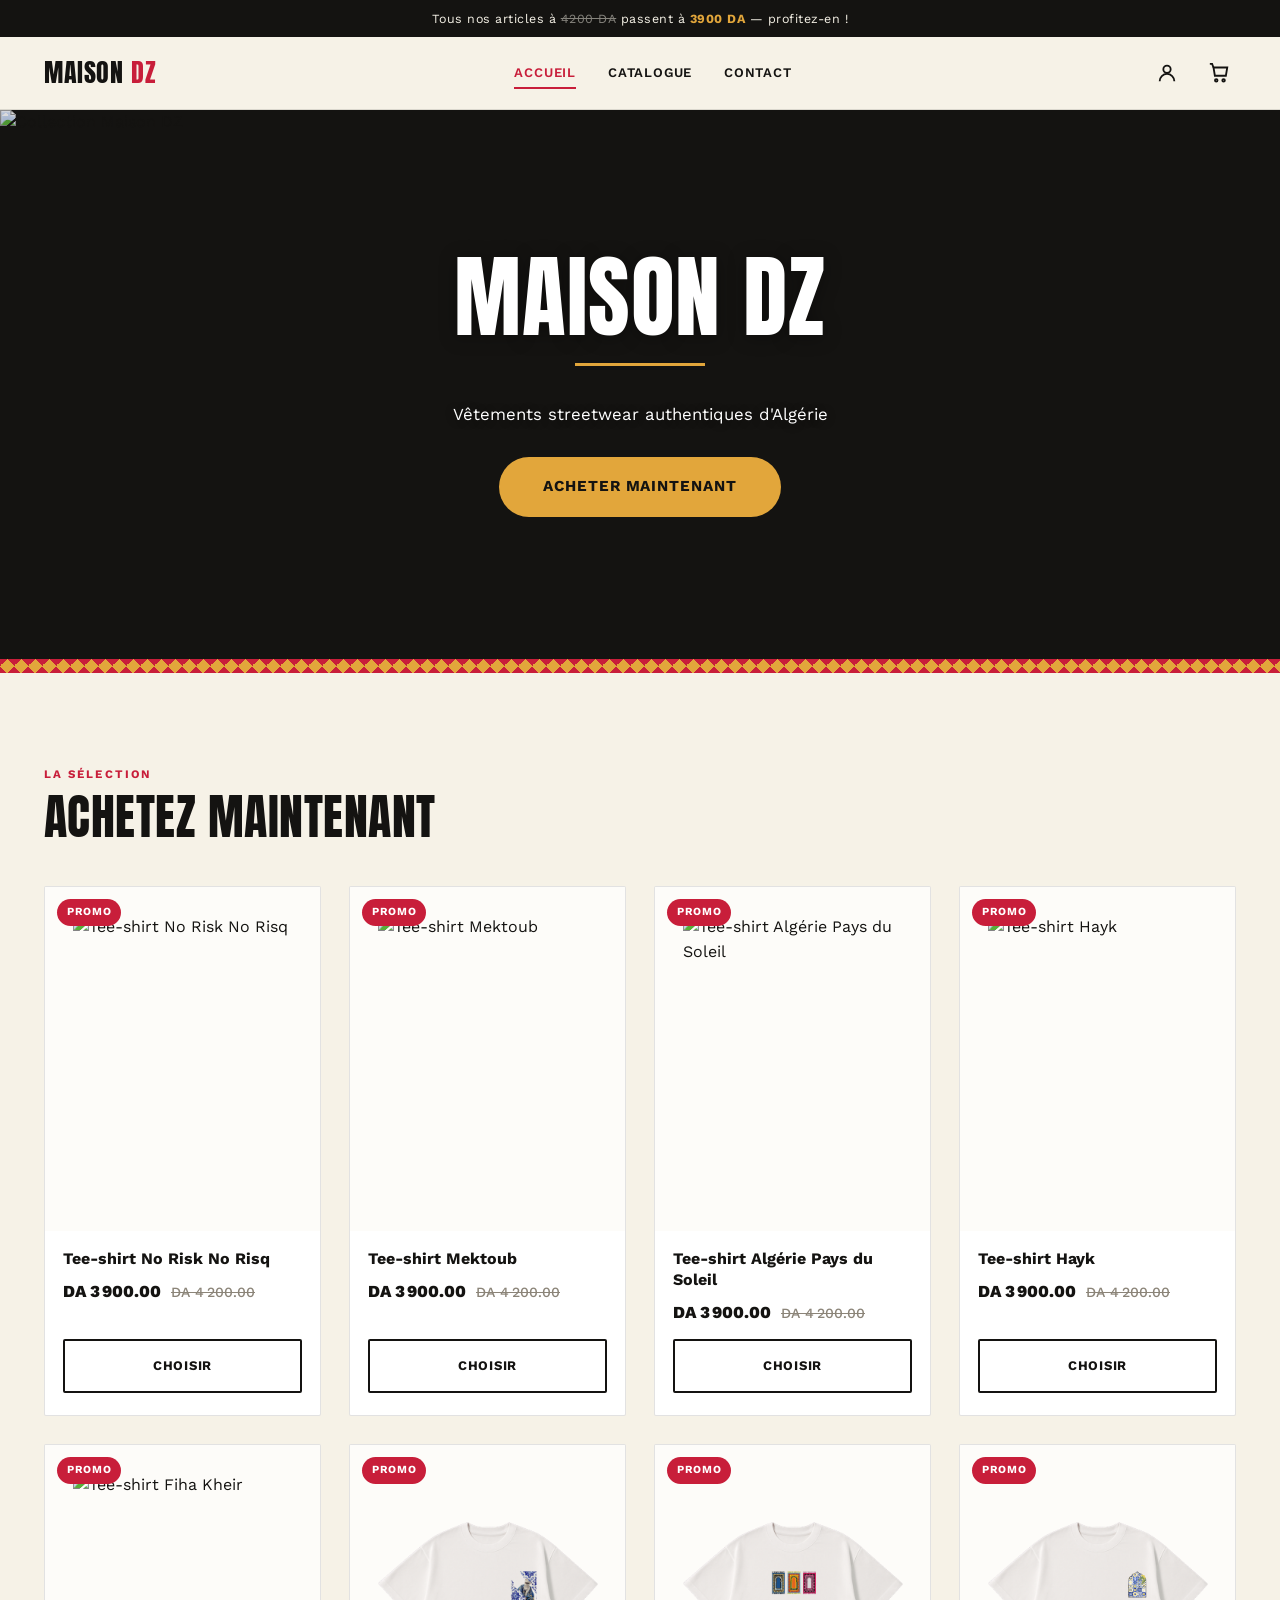
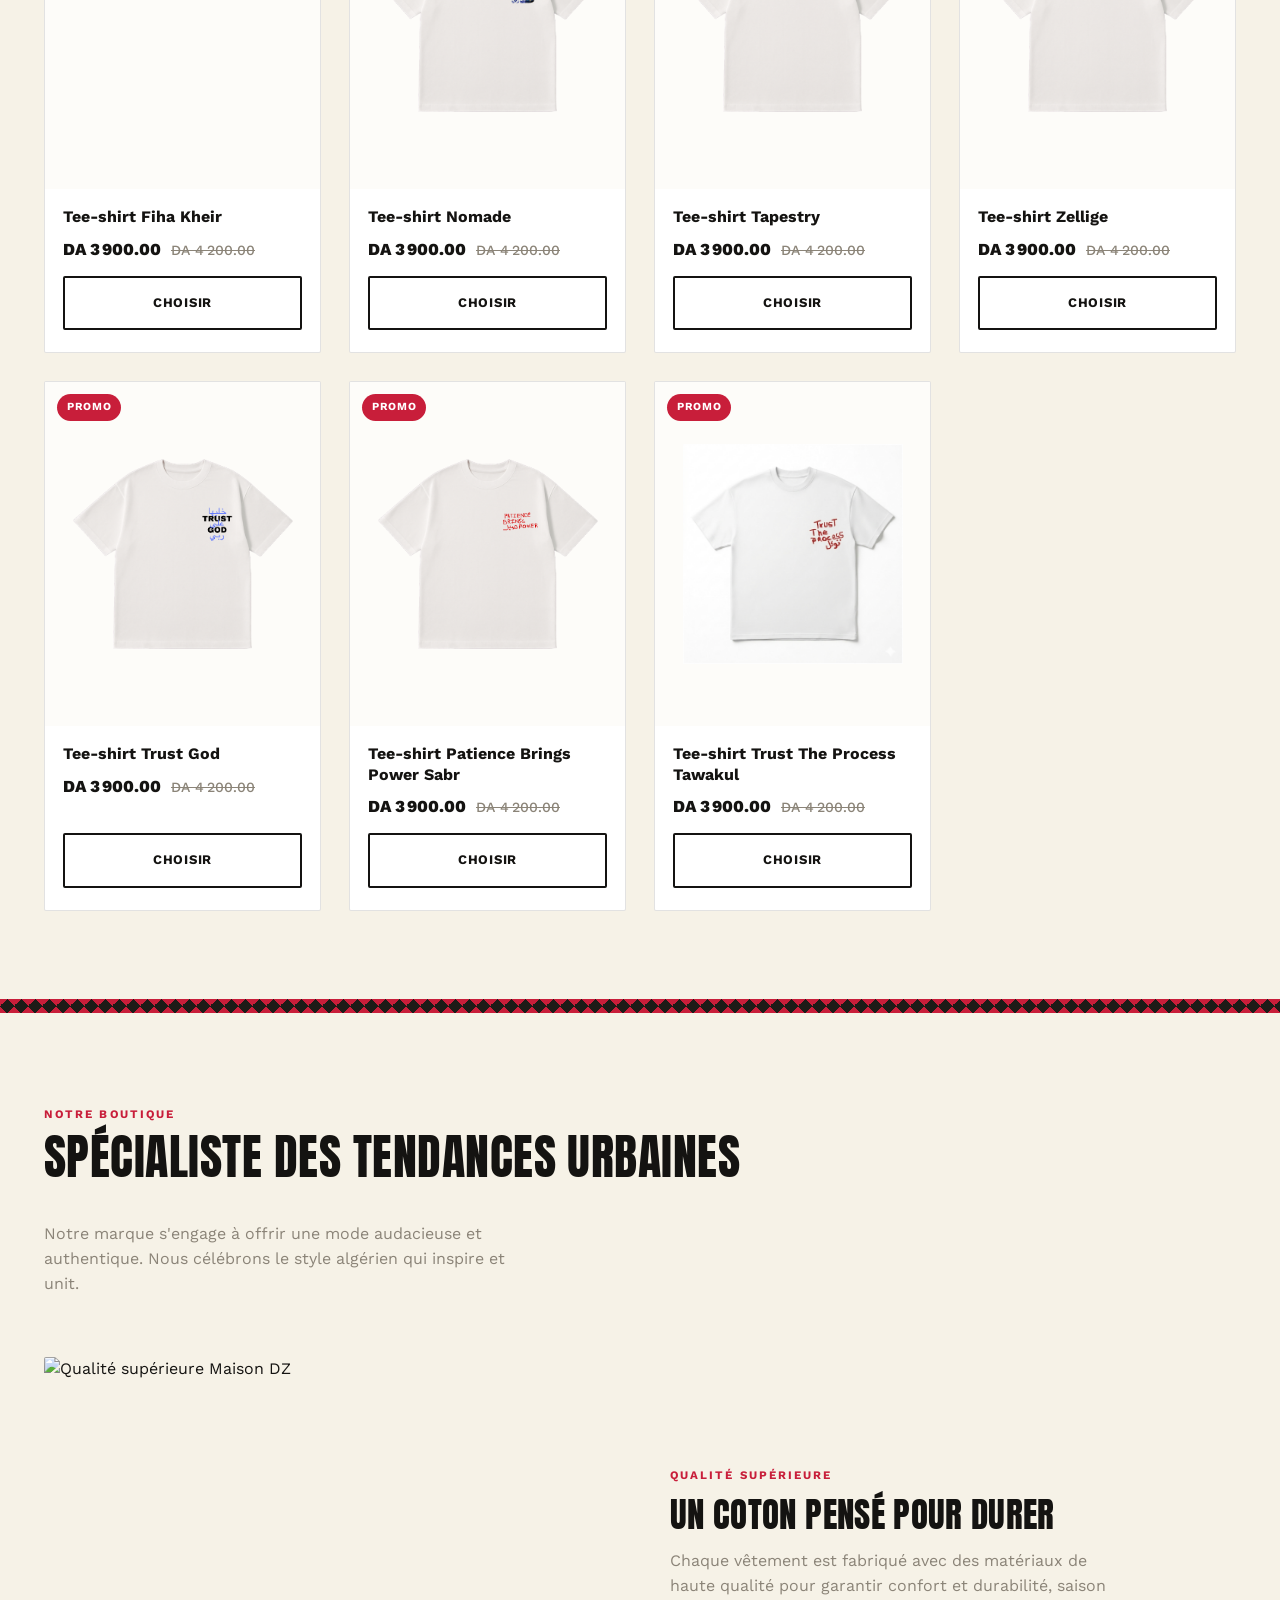
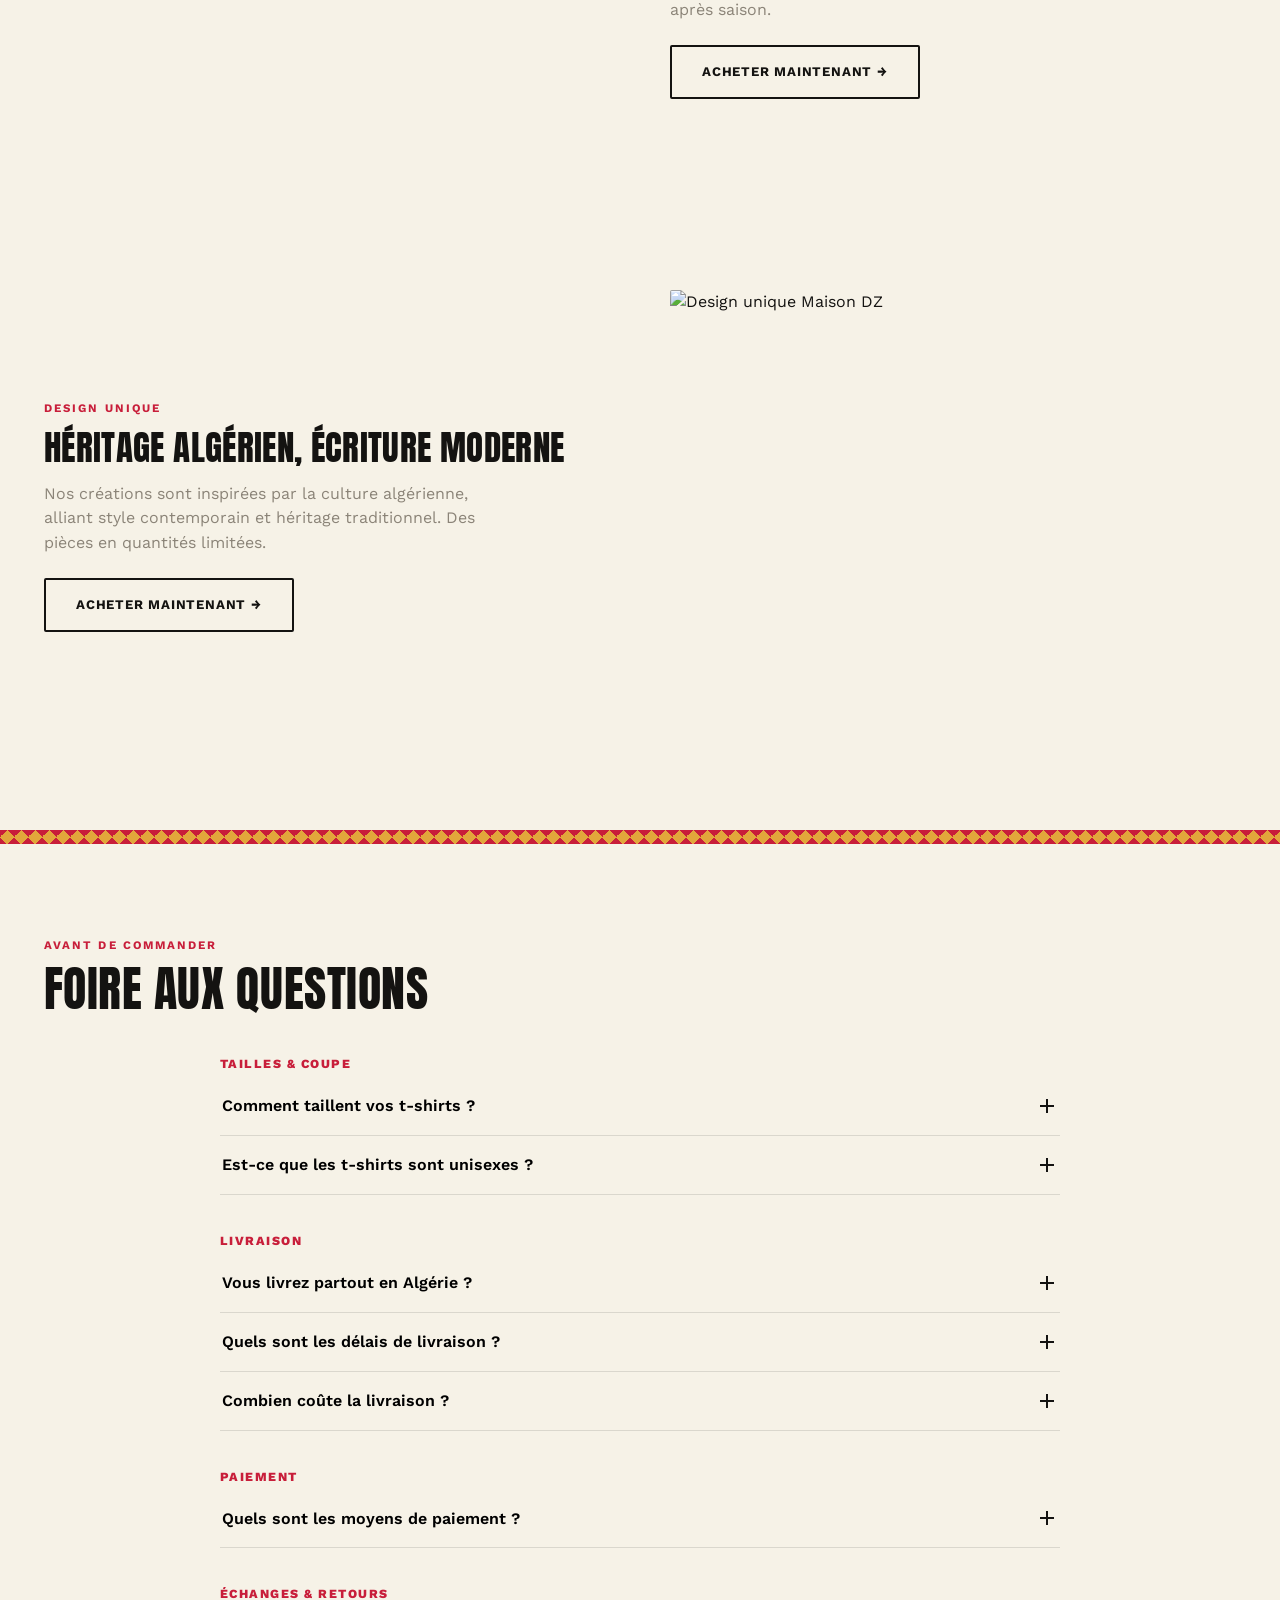
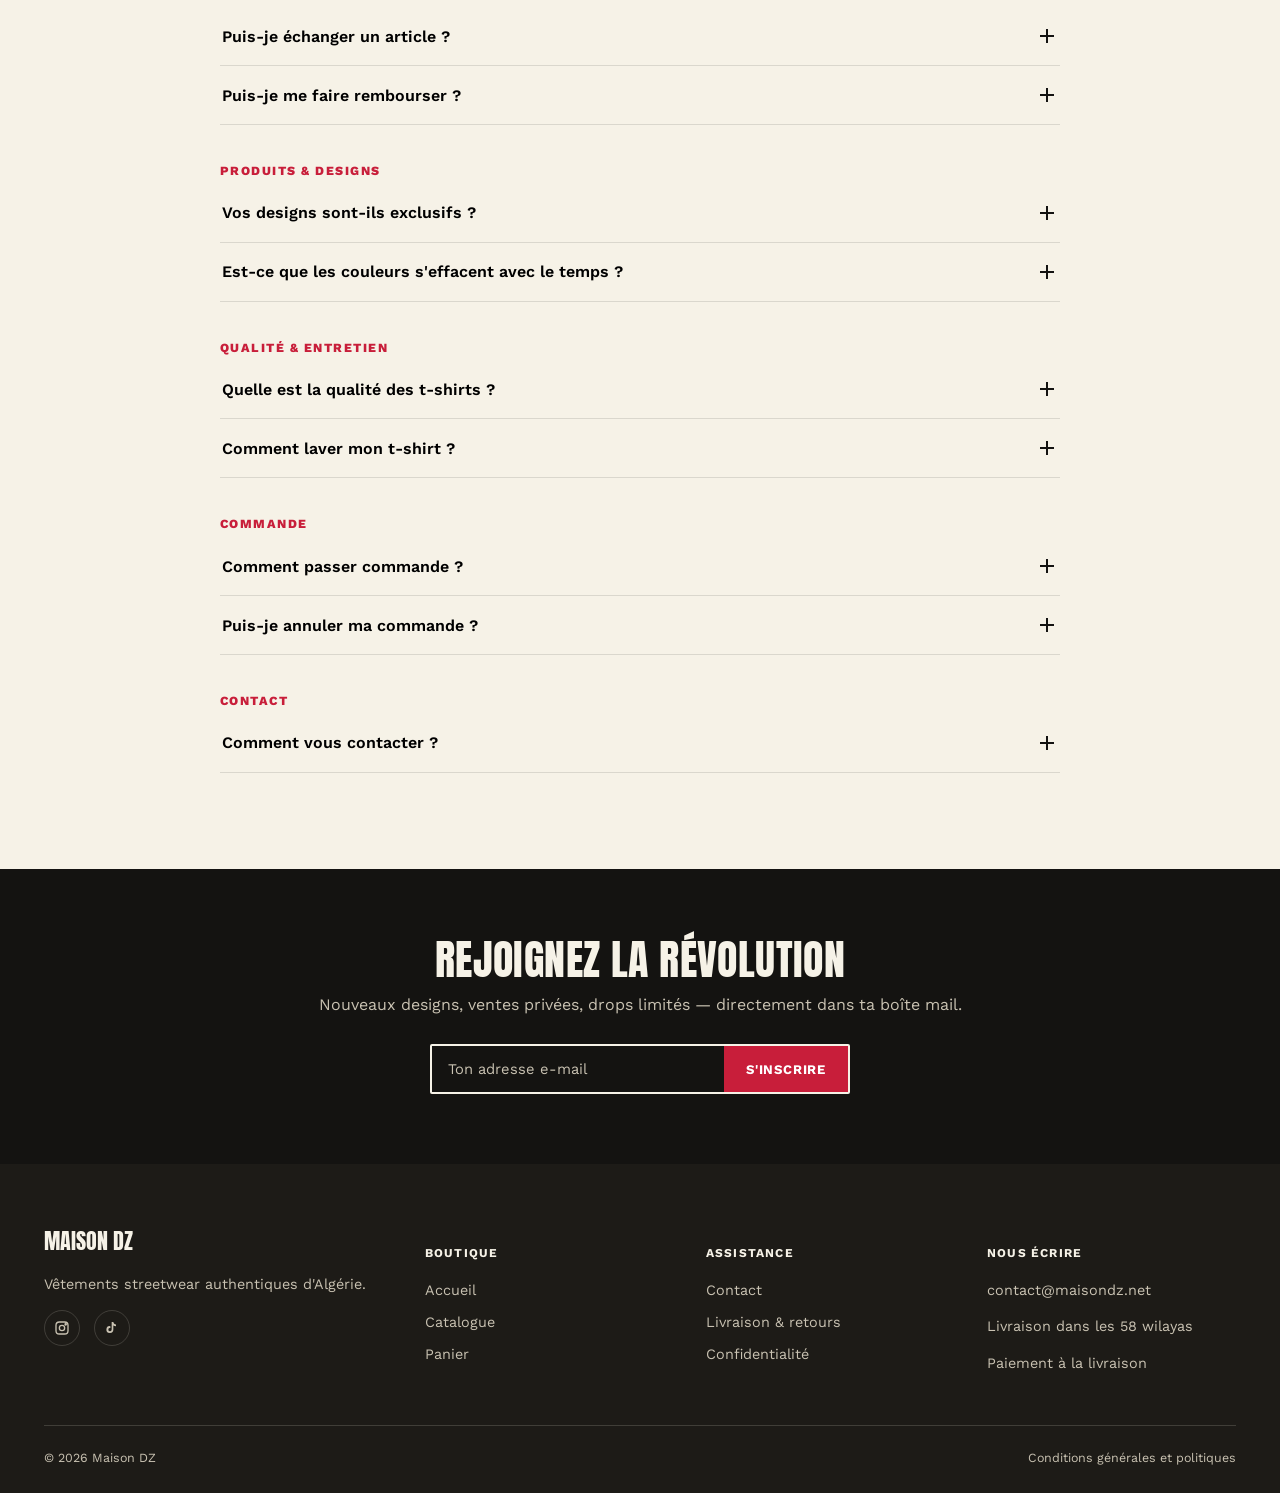
==== maisondz-site/index.html @ 27301c3b "Add files via upload" ====
<!doctype html>
<html lang="fr">
<head>
<meta charset="UTF-8">
<meta name="viewport" content="width=device-width, initial-scale=1">
<title>Maison DZ — Vêtements streetwear authentiques d'Algérie</title>
<meta name="description" content="Maison DZ — streetwear inspiré de l'identité algérienne. Livraison dans toutes les wilayas, paiement à la livraison.">
<link rel="icon" href="https://maisondz.net/cdn/shop/files/logo.png?v=1776026106">
<link rel="stylesheet" href="css/style.css?v=202608021536">
</head>
<body>

<div class="promo-bar">Tous nos articles à <s>4200 DA</s> passent à <strong>3900 DA</strong> — profitez-en !</div>

<header class="site-header">
  <div class="container">
    <a href="index.html" class="logo">MAISON<span>DZ</span></a>

    <nav class="main-nav">
      <a href="index.html" class="active">Accueil</a>
      <a href="catalogue.html">Catalogue</a>
      <a href="contact.html">Contact</a>
    </nav>

    <div class="header-actions">
      <button class="icon-btn menu-toggle" aria-label="Ouvrir le menu" aria-expanded="false">
        <svg viewBox="0 0 24 24" fill="none" stroke="currentColor" stroke-width="2"><line x1="3" y1="6" x2="21" y2="6"/><line x1="3" y1="12" x2="21" y2="12"/><line x1="3" y1="18" x2="21" y2="18"/></svg>
      </button>
      <a href="contact.html" class="icon-btn" aria-label="Contact">
        <svg viewBox="0 0 24 24" fill="none" stroke="currentColor" stroke-width="2"><circle cx="12" cy="8" r="4"/><path d="M4 21c0-4.4 3.6-8 8-8s8 3.6 8 8"/></svg>
      </a>
      <button class="icon-btn" data-open-cart aria-label="Panier">
        <svg viewBox="0 0 24 24" fill="none" stroke="currentColor" stroke-width="2"><path d="M6 6h15l-1.5 9h-12z"/><path d="M6 6 4.5 2H2"/><circle cx="9" cy="20" r="1.4"/><circle cx="17" cy="20" r="1.4"/></svg>
        <span class="cart-count">0</span>
      </button>
    </div>
  </div>
</header>

<section class="hero">
  <div class="hero-media">
    <img src="https://maisondz.net/cdn/shop/files/douane.jpg?v=1775817859" alt="Collection Maison DZ">
    <div class="hero-overlay">
      <h1>Maison DZ</h1>
      <div class="hero-divider"></div>
      <p>Vêtements streetwear authentiques d'Algérie</p>
      <a href="catalogue.html" class="btn btn--pill">Acheter maintenant</a>
    </div>
  </div>
</section>
</section>

<div class="frise" role="presentation"></div>

<section class="section" id="produits">
  <div class="container">
    <div class="section-head">
      <div>
        <span class="eyebrow">La sélection</span>
        <h2>Achetez maintenant</h2>
      </div>
    </div>
    <div class="product-grid" id="homeGrid"></div>
  </div>
</section>

<div class="frise frise--dark" role="presentation"></div>

<section class="section" id="boutique">
  <div class="container">
    <div class="section-head">
      <div>
        <span class="eyebrow">Notre boutique</span>
        <h2>Spécialiste des tendances urbaines</h2>
      </div>
      <p>Notre marque s'engage à offrir une mode audacieuse et authentique. Nous célébrons le style algérien qui inspire et unit.</p>
    </div>

    <div class="editorial-row">
      <div class="editorial-media">
        <img src="https://maisondz.net/cdn/shop/files/un_seul_hero_le_peuple.jpg?height=480&v=1775936075" alt="Qualité supérieure Maison DZ">
      </div>
      <div class="editorial-copy">
        <span class="eyebrow">Qualité supérieure</span>
        <h3>Un coton pensé pour durer</h3>
        <p>Chaque vêtement est fabriqué avec des matériaux de haute qualité pour garantir confort et durabilité, saison après saison.</p>
        <a href="catalogue.html" class="btn btn--ghost">Acheter maintenant →</a>
      </div>
    </div>

    <div class="editorial-row reverse">
      <div class="editorial-media">
        <img src="https://maisondz.net/cdn/shop/files/e3dfc419-5387-4e91-9af5-937942087d67.jpg?height=1252&v=1775931882" alt="Design unique Maison DZ">
      </div>
      <div class="editorial-copy">
        <span class="eyebrow">Design unique</span>
        <h3>Héritage algérien, écriture moderne</h3>
        <p>Nos créations sont inspirées par la culture algérienne, alliant style contemporain et héritage traditionnel. Des pièces en quantités limitées.</p>
        <a href="catalogue.html" class="btn btn--ghost">Acheter maintenant →</a>
      </div>
    </div>
  </div>
</section>

<div class="frise" role="presentation"></div>

<section class="section" id="faq">
  <div class="container">
    <div class="section-head">
      <div>
        <span class="eyebrow">Avant de commander</span>
        <h2>Foire aux questions</h2>
      </div>
    </div>

    <div class="faq-wrap">
      <div class="faq-cat">
        <h4>Tailles & coupe</h4>
        <div class="faq-item">
          <button class="faq-q"><span>Comment taillent vos t-shirts ?</span><span class="plus"></span></button>
          <div class="faq-a"><p>Nos t-shirts taillent normalement, avec une coupe légèrement oversize pour un style moderne. Si tu hésites entre deux tailles, prends celle au-dessus pour un effet plus loose.</p></div>
        </div>
        <div class="faq-item">
          <button class="faq-q"><span>Est-ce que les t-shirts sont unisexes ?</span><span class="plus"></span></button>
          <div class="faq-a"><p>Oui, tous nos modèles sont unisexes.</p></div>
        </div>
      </div>

      <div class="faq-cat">
        <h4>Livraison</h4>
        <div class="faq-item">
          <button class="faq-q"><span>Vous livrez partout en Algérie ?</span><span class="plus"></span></button>
          <div class="faq-a"><p>Oui, livraison disponible dans toutes les wilayas.</p></div>
        </div>
        <div class="faq-item">
          <button class="faq-q"><span>Quels sont les délais de livraison ?</span><span class="plus"></span></button>
          <div class="faq-a"><p>Entre 2 et 5 jours ouvrables selon ta wilaya.</p></div>
        </div>
        <div class="faq-item">
          <button class="faq-q"><span>Combien coûte la livraison ?</span><span class="plus"></span></button>
          <div class="faq-a"><p>Les frais de livraison sont calculés et confirmés lors de la prise de commande.</p></div>
        </div>
      </div>

      <div class="faq-cat">
        <h4>Paiement</h4>
        <div class="faq-item">
          <button class="faq-q"><span>Quels sont les moyens de paiement ?</span><span class="plus"></span></button>
          <div class="faq-a"><p>Paiement à la livraison (Cash), disponible partout en Algérie.</p></div>
        </div>
      </div>

      <div class="faq-cat">
        <h4>Échanges & retours</h4>
        <div class="faq-item">
          <button class="faq-q"><span>Puis-je échanger un article ?</span><span class="plus"></span></button>
          <div class="faq-a"><p>Oui, échange possible si la taille ne convient pas, dans un délai de 48h après réception.</p></div>
        </div>
        <div class="faq-item">
          <button class="faq-q"><span>Puis-je me faire rembourser ?</span><span class="plus"></span></button>
          <div class="faq-a"><p>Pour le moment, nous proposons uniquement des échanges.</p></div>
        </div>
      </div>

      <div class="faq-cat">
        <h4>Produits & designs</h4>
        <div class="faq-item">
          <button class="faq-q"><span>Vos designs sont-ils exclusifs ?</span><span class="plus"></span></button>
          <div class="faq-a"><p>Oui, tous nos designs sont créés pour la marque et produits en quantités limitées.</p></div>
        </div>
        <div class="faq-item">
          <button class="faq-q"><span>Est-ce que les couleurs s'effacent avec le temps ?</span><span class="plus"></span></button>
          <div class="faq-a"><p>Non, si tu respectes les conseils d'entretien, l'impression reste intacte.</p></div>
        </div>
      </div>

      <div class="faq-cat">
        <h4>Qualité & entretien</h4>
        <div class="faq-item">
          <button class="faq-q"><span>Quelle est la qualité des t-shirts ?</span><span class="plus"></span></button>
          <div class="faq-a"><p>Nos t-shirts sont sélectionnés pour leur confort et leur durabilité : coton de qualité et impression résistante.</p></div>
        </div>
        <div class="faq-item">
          <button class="faq-q"><span>Comment laver mon t-shirt ?</span><span class="plus"></span></button>
          <div class="faq-a"><p>Lavage à 30°, retourne le t-shirt avant lavage, évite le sèche-linge.</p></div>
        </div>
      </div>

      <div class="faq-cat">
        <h4>Commande</h4>
        <div class="faq-item">
          <button class="faq-q"><span>Comment passer commande ?</span><span class="plus"></span></button>
          <div class="faq-a"><p>Ajoute ton article au panier, remplis tes informations et valide. Tu seras contacté pour confirmation.</p></div>
        </div>
        <div class="faq-item">
          <button class="faq-q"><span>Puis-je annuler ma commande ?</span><span class="plus"></span></button>
          <div class="faq-a"><p>Oui, tant qu'elle n'a pas encore été expédiée.</p></div>
        </div>
      </div>

      <div class="faq-cat">
        <h4>Contact</h4>
        <div class="faq-item">
          <button class="faq-q"><span>Comment vous contacter ?</span><span class="plus"></span></button>
          <div class="faq-a"><p>Tu peux nous écrire sur Instagram ou via notre formulaire de contact.</p></div>
        </div>
      </div>
    </div>
  </div>
</section>

<section class="newsletter">
  <div class="container">
    <h2>Rejoignez la révolution</h2>
    <p>Nouveaux designs, ventes privées, drops limités — directement dans ta boîte mail.</p>
    <form class="newsletter-form">
      <input type="email" placeholder="Ton adresse e-mail" required>
      <button type="submit">S'inscrire</button>
    </form>
  </div>
</section>

<footer class="site-footer">
  <div class="container">
    <div class="footer-grid">
      <div>
        <div class="footer-logo">MAISON DZ</div>
        <p>Vêtements streetwear authentiques d'Algérie.</p>
        <div class="footer-social">
          <a href="https://www.instagram.com/maisondz.off" target="_blank" rel="noopener" aria-label="Instagram">
            <svg viewBox="0 0 24 24" fill="none" stroke="currentColor" stroke-width="2"><rect x="3" y="3" width="18" height="18" rx="5"/><circle cx="12" cy="12" r="4"/><circle cx="17.5" cy="6.5" r="1"/></svg>
          </a>
          <a href="https://www.tiktok.com/@maisondz.off" target="_blank" rel="noopener" aria-label="TikTok">
            <svg viewBox="0 0 24 24" fill="currentColor"><path d="M14 3c.4 2.2 1.9 3.6 4 3.9v2.6c-1.5 0-2.9-.4-4-1.2v6.1a5.2 5.2 0 1 1-4.4-5.1v2.7a2.5 2.5 0 1 0 1.9 2.4V3z"/></svg>
          </a>
        </div>
      </div>
      <div>
        <h5>Boutique</h5>
        <a href="index.html">Accueil</a>
        <a href="catalogue.html">Catalogue</a>
        <a href="panier.html">Panier</a>
      </div>
      <div>
        <h5>Assistance</h5>
        <a href="contact.html">Contact</a>
        <a href="index.html#faq">Livraison & retours</a>
        <a href="politique-confidentialite.html">Confidentialité</a>
      </div>
      <div>
        <h5>Nous écrire</h5>
        <p>contact@maisondz.net</p>
        <p>Livraison dans les 58 wilayas</p>
        <p>Paiement à la livraison</p>
      </div>
    </div>
    <div class="footer-bottom">
      <span>© <span class="js-year">2026</span> Maison DZ</span>
      <span>Conditions générales et politiques</span>
    </div>
  </div>
</footer>

<div class="cart-overlay" id="cartOverlay"></div>
<aside class="cart-drawer" id="cartDrawer" aria-label="Panier">
  <div class="cart-drawer__head">
    <h3>Votre panier</h3>
    <button class="cart-drawer__close" id="cartDrawerClose" aria-label="Fermer">×</button>
  </div>
  <div class="cart-drawer__items" id="cartDrawerItems"></div>
  <div class="cart-drawer__foot" id="cartDrawerFoot">
    <div class="cart-subtotal"><span>Sous-total</span><span id="cartDrawerSubtotal">DA 0.00</span></div>
    <a href="panier.html" class="btn btn--carmin btn--block">Voir le panier</a>
  </div>
</aside>

<script src="js/products.js?v=202608021536"></script>
<script src="js/cart.js?v=202608021536"></script>
<script src="js/main.js?v=202608021536"></script>
<script>
  renderProductGrid("homeGrid", PRODUCTS);
</script>
</body>
</html>
---- maisondz-site/css/style.css ----
/* ==========================================================================
   MAISON DZ — Design system
   Palette : asphalte, papier, carmin (drapeau), sable-or (Sahara), pierre
   Display : Anton (condensé, énergie street) — Body : Work Sans
   Signature : frise géométrique (zellige) en diviseur + tampon circulaire prix
   ========================================================================== */

@import url('https://fonts.googleapis.com/css2?family=Anton&family=Work+Sans:ital,wght@0,400;0,500;0,600;0,700;0,800;1,400&display=swap');

:root{
  --noir: #141311;
  --noir-2: #1d1b17;
  --creme: #F6F2E7;
  --creme-2: #EDE6D6;
  --carmin: #C81E3A;
  --carmin-dark: #9c1730;
  --or: #E2A63B;
  --pierre: #8B8478;
  --pierre-clair: #C9C2B2;
  --ligne: rgba(20,19,17,0.12);
  --ligne-clair: rgba(246,242,231,0.16);

  --font-display: 'Anton', 'Arial Narrow', sans-serif;
  --font-body: 'Work Sans', sans-serif;

  --radius: 2px;
  --container: 1240px;
}

*,*::before,*::after{ box-sizing:border-box; }
html{ scroll-behavior:smooth; }
body{
  margin:0;
  background:var(--creme);
  color:var(--noir);
  font-family:var(--font-body);
  font-size:16px;
  line-height:1.55;
  -webkit-font-smoothing:antialiased;
}
img{ max-width:100%; display:block; }
a{ color:inherit; text-decoration:none; }
ul{ list-style:none; margin:0; padding:0; }
button{ font-family:inherit; cursor:pointer; }
input, textarea, select{ font-family:inherit; font-size:1rem; }

h1,h2,h3,h4{
  font-family:var(--font-display);
  font-weight:400;
  letter-spacing:0.01em;
  line-height:1.02;
  margin:0;
  text-transform:uppercase;
}

.container{ max-width:var(--container); margin:0 auto; padding:0 24px; }

:focus-visible{ outline:3px solid var(--carmin); outline-offset:2px; }

.eyebrow{
  font-family:var(--font-body);
  font-weight:700;
  font-size:0.72rem;
  letter-spacing:0.18em;
  text-transform:uppercase;
  color:var(--carmin);
}

/* ---------- Frise signature (zellige) ---------- */
.frise{
  height:14px;
  width:100%;
  background-image:
    linear-gradient(135deg, var(--carmin) 25%, transparent 25%),
    linear-gradient(225deg, var(--carmin) 25%, transparent 25%),
    linear-gradient(45deg, var(--carmin) 25%, transparent 25%),
    linear-gradient(315deg, var(--carmin) 25%, transparent 25%);
  background-position: 14px 0, 14px 0, 0 0, 0 0;
  background-size: 14px 14px;
  background-repeat: repeat-x;
  background-color: var(--or);
}
.frise--dark{ background-color: var(--noir-2); }

/* ---------- Top promo bar ---------- */
.promo-bar{
  background:var(--noir);
  color:var(--creme);
  text-align:center;
  font-size:0.78rem;
  letter-spacing:0.04em;
  padding:9px 16px;
}
.promo-bar s{ opacity:0.5; }
.promo-bar strong{ color:var(--or); }

/* ---------- Header ---------- */
.site-header{
  position:sticky; top:0; z-index:40;
  background:var(--creme);
  border-bottom:1px solid var(--ligne);
}
.site-header .container{
  display:flex; align-items:center; justify-content:space-between;
  gap:24px; padding-top:16px; padding-bottom:16px;
}
.logo{
  font-family:var(--font-display);
  font-size:1.6rem;
  letter-spacing:0.02em;
  display:flex; align-items:baseline; gap:8px;
}
.logo span{ color:var(--carmin); }

.main-nav{ display:flex; gap:32px; }
.main-nav a{
  font-size:0.82rem;
  font-weight:600;
  letter-spacing:0.06em;
  text-transform:uppercase;
  position:relative;
  padding:4px 0;
}
.main-nav a::after{
  content:''; position:absolute; left:0; right:100%; bottom:-2px; height:2px;
  background:var(--carmin); transition:right .25s ease;
}
.main-nav a:hover::after, .main-nav a.active::after{ right:0; }
.main-nav a.active{ color:var(--carmin); }

.header-actions{ display:flex; align-items:center; gap:18px; }
.icon-btn{
  background:none; border:none; padding:6px; position:relative;
  display:flex; align-items:center; justify-content:center;
  color:var(--noir);
}
.icon-btn svg{ width:22px; height:22px; pointer-events:none; }
.cart-count{
  position:absolute; top:-2px; right:-2px;
  background:var(--carmin); color:#fff;
  font-size:0.62rem; font-weight:700;
  min-width:16px; height:16px; border-radius:50%;
  display:flex; align-items:center; justify-content:center;
  padding:0 2px;
}
.menu-toggle{ display:none; }

/* ---------- Buttons ---------- */
.btn{
  display:inline-flex; align-items:center; justify-content:center; gap:8px;
  font-family:var(--font-body);
  font-weight:700;
  font-size:0.82rem;
  letter-spacing:0.06em;
  text-transform:uppercase;
  padding:15px 30px;
  border:2px solid var(--noir);
  border-radius:var(--radius);
  background:var(--noir);
  color:var(--creme);
  transition:transform .18s ease, background .18s ease, color .18s ease, border-color .18s ease;
  white-space:nowrap;
}
.btn:hover{ transform:translateY(-2px); }
.btn--ghost{ background:transparent; color:var(--noir); }
.btn--ghost:hover{ background:var(--noir); color:var(--creme); }
.btn--carmin{ background:var(--carmin); border-color:var(--carmin); color:#fff; }
.btn--carmin:hover{ background:var(--carmin-dark); border-color:var(--carmin-dark); }
.btn--on-dark{ border-color:var(--creme); background:transparent; color:var(--creme); }
.btn--on-dark:hover{ background:var(--creme); color:var(--noir); }
.btn--block{ width:100%; }
.btn:disabled{ opacity:0.4; cursor:not-allowed; transform:none; }

/* ---------- Hero ---------- */
.hero{
  background:var(--noir);
}
.hero-media{
  position:relative;
  width:100%;
  aspect-ratio: 3 / 4;
  overflow:hidden;
}
.hero-media img{ width:100%; height:100%; object-fit:cover; }
.hero-media::after{
  content:''; position:absolute; inset:0;
  background:linear-gradient(180deg, rgba(20,19,17,0.15) 0%, rgba(20,19,17,0.55) 100%);
}
.hero-overlay{
  position:absolute; inset:0; z-index:2;
  display:flex; flex-direction:column; align-items:center; justify-content:center;
  text-align:center; padding:24px;
}
.hero-overlay h1{
  font-size:clamp(2.6rem, 9vw, 5.6rem);
  color:#fff;
  text-shadow:0 2px 18px rgba(0,0,0,0.35);
}
.hero-divider{
  width:130px; height:3px; background:var(--or);
  margin:20px 0 18px;
}
.hero-overlay p{
  color:#fff;
  font-size:1.05rem;
  margin-bottom:30px;
  text-shadow:0 1px 10px rgba(0,0,0,0.35);
}
.btn--pill{
  display:inline-flex; align-items:center; justify-content:center;
  background:var(--or); color:var(--noir);
  border:none; border-radius:999px;
  padding:18px 44px;
  font-family:var(--font-body); font-weight:700;
  font-size:0.95rem;
  transition:transform .18s ease, background .18s ease;
}
.btn--pill:hover{ background:#eab655; transform:translateY(-2px); }

@media (min-width: 900px){
  .hero-media{ aspect-ratio: 21 / 9; }
}

/* ---------- Section headers ---------- */
.section{ padding:88px 0; }
.section--tight{ padding:64px 0; }
.section-head{
  display:flex; align-items:flex-end; justify-content:space-between;
  gap:24px; margin-bottom:44px; flex-wrap:wrap;
}
.section-head h2{ font-size:clamp(2rem, 4vw, 3rem); margin-top:8px; }
.section-head p{ color:var(--pierre); max-width:48ch; }

/* ---------- Product grid ---------- */
.product-grid{
  display:grid;
  grid-template-columns:repeat(4, 1fr);
  gap:28px;
}
.product-card{
  position:relative;
  display:flex;
  flex-direction:column;
  background:#fff;
  border:1px solid var(--ligne);
  border-radius:var(--radius);
  overflow:hidden;
  transition:transform .22s ease, box-shadow .22s ease;
}
.product-card:hover{ transform:translateY(-6px); box-shadow:0 20px 34px rgba(20,19,17,0.14); }
.product-card__media{
  position:relative;
  aspect-ratio:4/5;
  overflow:hidden;
  background:#fdfcf9;
  flex:none;
}
.product-card__media img{
  width:100%; height:100%; object-fit:contain; object-position:center;
  padding:10%;
  transition:opacity .35s ease, transform .5s ease;
}
.product-card__media img.hover-img{ position:absolute; inset:0; opacity:0; }
.product-card:hover .hover-img{ opacity:1; }
.product-card:hover .product-card__media img:not(.hover-img){ transform:scale(1.04); }
.product-card__tag{
  position:absolute; top:12px; left:12px;
  background:var(--carmin); color:#fff;
  font-size:0.68rem; font-weight:700; letter-spacing:0.06em;
  text-transform:uppercase;
  padding:5px 10px; border-radius:20px;
  z-index:3;
}
.product-card__body{ padding:18px 18px 22px; flex:1; display:flex; flex-direction:column; }
.product-card__body h3{
  font-family:var(--font-body); text-transform:none;
  font-weight:700; font-size:1rem; line-height:1.3; letter-spacing:0; margin-bottom:8px;
  color:var(--noir); display:block;
}
.product-card__body h3 a{ color:inherit; display:block; }
.price-row{ display:flex; align-items:baseline; gap:10px; margin-bottom:14px; }
.price{ font-weight:800; font-size:1.05rem; color:var(--noir); }
.price--old{ color:var(--pierre); text-decoration:line-through; font-size:0.88rem; font-weight:500; }
.product-card__body .btn{ margin-top:auto; }

/* ---------- Boutique / editorial rows ---------- */
.editorial-row{
  display:grid; grid-template-columns:1fr 1fr; gap:60px; align-items:center;
}
.editorial-row + .editorial-row{ margin-top:80px; }
.editorial-row.reverse .editorial-media{ order:2; }
.editorial-media{ border-radius:var(--radius); overflow:hidden; aspect-ratio:5/4; }
.editorial-media img{ width:100%; height:100%; object-fit:cover; }
.editorial-copy .eyebrow{ margin-bottom:12px; display:block; }
.editorial-copy h3{ font-size:clamp(1.6rem,3vw,2.2rem); margin-bottom:16px; }
.editorial-copy p{ color:var(--pierre); max-width:44ch; margin-bottom:22px; }

/* ---------- FAQ ---------- */
.faq-wrap{ max-width:840px; margin:0 auto; }
.faq-cat{ margin-bottom:8px; }
.faq-cat > h4{
  font-family:var(--font-body); text-transform:uppercase;
  font-size:0.78rem; letter-spacing:0.12em; font-weight:800;
  color:var(--carmin); margin:40px 0 6px;
}
.faq-item{ border-bottom:1px solid var(--ligne); }
.faq-q{
  width:100%; background:none; border:none; text-align:left;
  display:flex; align-items:center; justify-content:space-between;
  padding:18px 2px; font-weight:600; font-size:1rem; gap:16px;
}
.faq-q .plus{
  flex:none; width:22px; height:22px; position:relative;
}
.faq-q .plus::before, .faq-q .plus::after{
  content:''; position:absolute; background:var(--noir);
  top:50%; left:50%; transform:translate(-50%,-50%);
}
.faq-q .plus::before{ width:14px; height:2px; }
.faq-q .plus::after{ width:2px; height:14px; transition:transform .25s ease, opacity .25s ease; }
.faq-item.open .plus::after{ transform:translate(-50%,-50%) rotate(90deg); opacity:0; }
.faq-a{
  max-height:0; overflow:hidden; transition:max-height .3s ease;
  color:var(--pierre); font-size:0.94rem;
}
.faq-a p{ padding:0 2px 18px; margin:0; }
.faq-item.open .faq-a{ max-height:260px; }

/* ---------- Newsletter band ---------- */
.newsletter{
  background:var(--noir); color:var(--creme);
  padding:70px 0; text-align:center;
}
.newsletter h2{ font-size:clamp(1.8rem,3.4vw,2.6rem); }
.newsletter p{ color:var(--pierre-clair); margin:12px 0 26px; }
.newsletter-form{
  display:flex; max-width:420px; margin:0 auto; gap:0;
  border:2px solid var(--creme); border-radius:var(--radius); overflow:hidden;
}
.newsletter-form input{
  flex:1; background:none; border:none; padding:14px 16px;
  color:var(--creme); font-size:0.92rem;
}
.newsletter-form input::placeholder{ color:var(--pierre-clair); }
.newsletter-form button{
  background:var(--carmin); border:none; color:#fff; font-weight:700;
  padding:0 22px; font-size:0.82rem; letter-spacing:0.06em; text-transform:uppercase;
}

/* ---------- Footer ---------- */
.site-footer{ background:var(--noir-2); color:var(--pierre-clair); padding:60px 0 26px; }
.footer-grid{
  display:grid; grid-template-columns:1.4fr 1fr 1fr 1fr; gap:32px;
  padding-bottom:40px; border-bottom:1px solid var(--ligne-clair);
}
.footer-grid h5{
  color:var(--creme); font-size:0.75rem; letter-spacing:0.1em;
  text-transform:uppercase; margin-bottom:16px; font-weight:700;
}
.footer-grid a, .footer-grid p{ font-size:0.9rem; display:block; margin-bottom:10px; color:var(--pierre-clair); }
.footer-grid a:hover{ color:var(--creme); }
.footer-logo{ font-family:var(--font-display); font-size:1.4rem; color:var(--creme); margin-bottom:12px; }
.footer-social{ display:flex; gap:14px; margin-top:14px; }
.footer-social a{
  width:36px; height:36px; border:1px solid var(--ligne-clair); border-radius:50%;
  display:flex; align-items:center; justify-content:center;
}
.footer-social svg{ width:16px; height:16px; }
.footer-bottom{
  display:flex; justify-content:space-between; align-items:center;
  padding-top:22px; font-size:0.78rem; flex-wrap:wrap; gap:10px;
}

/* ---------- Cart drawer ---------- */
.cart-overlay{
  position:fixed; inset:0; background:rgba(20,19,17,0.5);
  opacity:0; pointer-events:none; transition:opacity .25s ease; z-index:60;
}
.cart-overlay.open{ opacity:1; pointer-events:auto; }
.cart-drawer{
  position:fixed; top:0; right:0; height:100%; width:min(420px, 92vw);
  background:var(--creme); z-index:61;
  transform:translateX(100%); transition:transform .3s ease;
  display:flex; flex-direction:column;
}
.cart-drawer.open{ transform:translateX(0); }
.cart-drawer__head{
  display:flex; align-items:center; justify-content:space-between;
  padding:22px 24px; border-bottom:1px solid var(--ligne);
}
.cart-drawer__head h3{ font-size:1.1rem; }
.cart-drawer__close{ background:none; border:none; font-size:1.4rem; line-height:1; }
.cart-drawer__items{ flex:1; overflow-y:auto; padding:16px 24px; }
.cart-line{ display:flex; gap:14px; padding:16px 0; border-bottom:1px solid var(--ligne); }
.cart-line img{ width:70px; height:88px; object-fit:cover; border-radius:var(--radius); background:var(--creme-2); }
.cart-line__info{ flex:1; }
.cart-line__info h4{ font-family:var(--font-body); text-transform:none; font-weight:700; font-size:0.92rem; margin-bottom:2px;}
.cart-line__meta{ color:var(--pierre); font-size:0.8rem; margin-bottom:8px; }
.qty-stepper{ display:inline-flex; align-items:center; border:1px solid var(--ligne); border-radius:var(--radius); }
.qty-stepper button{ background:none; border:none; width:26px; height:26px; font-size:1rem; }
.qty-stepper span{ min-width:24px; text-align:center; font-size:0.85rem; }
.cart-line__remove{ background:none; border:none; color:var(--carmin); font-size:0.76rem; text-decoration:underline; margin-top:8px; }
.cart-empty{ text-align:center; padding:60px 10px; color:var(--pierre); }
.cart-drawer__foot{ padding:22px 24px; border-top:1px solid var(--ligne); }
.cart-subtotal{ display:flex; justify-content:space-between; font-weight:700; margin-bottom:16px; font-size:1.05rem; }

/* ---------- Catalogue toolbar ---------- */
.cat-hero{ background:var(--noir); color:var(--creme); padding:70px 0 46px; text-align:center; }
.cat-hero h1{ font-size:clamp(2.6rem,6vw,4rem); }
.cat-hero p{ color:var(--pierre-clair); margin-top:12px; }

/* ---------- Product detail ---------- */
.pdp{ display:grid; grid-template-columns:1.1fr 0.9fr; gap:64px; padding:56px 0 20px; }
.pdp-gallery__main{ aspect-ratio:4/5; border-radius:var(--radius); overflow:hidden; background:#fdfcf9; margin-bottom:14px; border:1px solid var(--ligne); }
.pdp-gallery__main img{ width:100%; height:100%; object-fit:contain; object-position:center; padding:8%; }
.pdp-gallery__thumbs{ display:grid; grid-template-columns:repeat(5,1fr); gap:10px; }
.pdp-gallery__thumbs button{ padding:0; border:2px solid transparent; border-radius:var(--radius); overflow:hidden; background:#fdfcf9; aspect-ratio:4/5; }
.pdp-gallery__thumbs button.active{ border-color:var(--carmin); }
.pdp-gallery__thumbs img{ width:100%; height:100%; object-fit:contain; object-position:center; padding:8%; }
.pdp-info .eyebrow{ margin-bottom:10px; display:block; }
.pdp-info h1{ font-family:var(--font-body); text-transform:none; font-weight:800; font-size:1.7rem; letter-spacing:0; margin-bottom:12px; }
.pdp-price{ display:flex; align-items:baseline; gap:12px; font-size:1.4rem; font-weight:800; margin-bottom:22px; }
.pdp-desc{ color:var(--pierre); margin-bottom:28px; white-space:pre-line; }
.option-block{ margin-bottom:24px; }
.option-block h4{ font-family:var(--font-body); text-transform:uppercase; font-size:0.76rem; letter-spacing:0.1em; font-weight:800; margin-bottom:10px; }
.swatches{ display:flex; gap:10px; flex-wrap:wrap; }
.swatch{
  border:1px solid var(--ligne); background:var(--creme-2);
  padding:9px 16px; border-radius:20px; font-size:0.85rem; font-weight:600;
}
.swatch.active{ background:var(--noir); color:var(--creme); border-color:var(--noir); }
.pdp-qty-row{ display:flex; gap:14px; margin-bottom:16px; }
.pdp-trust{ margin-top:26px; border-top:1px solid var(--ligne); padding-top:20px; display:grid; gap:10px; font-size:0.86rem; color:var(--pierre); }
.pdp-trust li{ display:flex; gap:10px; align-items:flex-start; }

/* ---------- Contact / checkout forms ---------- */
.form-page{ padding:70px 0 100px; }
.form-grid{ display:grid; grid-template-columns:1fr 1fr; gap:60px; }
.field{ margin-bottom:18px; }
.field label{ display:block; font-size:0.78rem; font-weight:700; letter-spacing:0.05em; text-transform:uppercase; margin-bottom:8px; }
.field input, .field select, .field textarea{
  width:100%; padding:13px 14px; border:1px solid var(--ligne);
  border-radius:var(--radius); background:#fff;
}
.field textarea{ resize:vertical; min-height:110px; }
.row-2{ display:grid; grid-template-columns:1fr 1fr; gap:16px; }

/* ---------- Panier page ---------- */
.cart-page{ display:grid; grid-template-columns:1.3fr 0.9fr; gap:50px; padding:60px 0 100px; align-items:start; }
.summary-box{ background:var(--creme-2); border-radius:var(--radius); padding:26px; position:sticky; top:100px; }
.summary-box h3{ font-size:1.1rem; margin-bottom:18px; }
.summary-row{ display:flex; justify-content:space-between; font-size:0.92rem; margin-bottom:10px; color:var(--pierre); }
.summary-row.total{ color:var(--noir); font-weight:800; font-size:1.1rem; border-top:1px solid var(--ligne); padding-top:14px; margin-top:14px; }

/* ---------- Badges (used sitewide) ---------- */
.badge-row{ display:flex; gap:26px; flex-wrap:wrap; padding:26px 0; border-top:1px solid var(--ligne); border-bottom:1px solid var(--ligne); }
.badge-row .badge{ display:flex; align-items:center; gap:10px; font-size:0.82rem; font-weight:600; color:var(--pierre); }
.badge-row .badge svg{ width:20px; height:20px; color:var(--carmin); flex:none; }

/* ---------- Responsive ---------- */
@media (max-width: 980px){
  .site-header{ position:sticky; }
  .main-nav{ display:none; }
  .main-nav.nav-open{
    display:flex;
    position:absolute;
    top:100%; left:0; right:0;
    flex-direction:column;
    gap:0;
    background:var(--creme);
    border-bottom:1px solid var(--ligne);
    box-shadow:0 16px 28px rgba(20,19,17,0.12);
    padding:8px 24px 16px;
    z-index:50;
  }
  .main-nav.nav-open a{
    padding:16px 0;
    border-bottom:1px solid var(--ligne);
  }
  .main-nav.nav-open a::after{ display:none; }
  .menu-toggle{ display:flex; background:none; border:none; }
  .product-grid{ grid-template-columns:repeat(2,1fr); }
  .hero-overlay p{ max-width:32ch; }
  .editorial-row, .editorial-row.reverse{ grid-template-columns:1fr; }
  .editorial-row.reverse .editorial-media{ order:0; }
  .editorial-row + .editorial-row{ margin-top:56px; }
  .pdp{ grid-template-columns:1fr; gap:36px; padding-top:32px; }
  .form-grid{ grid-template-columns:1fr; gap:10px; }
  .cart-page{ grid-template-columns:1fr; }
  .summary-box{ position:static; }
  .footer-grid{ grid-template-columns:1fr 1fr; }
}
@media (max-width: 600px){
  .product-grid{ grid-template-columns:repeat(2,1fr); gap:16px; }
  .section{ padding:56px 0; }
  .row-2{ grid-template-columns:1fr; }
  .footer-grid{ grid-template-columns:1fr; }
}
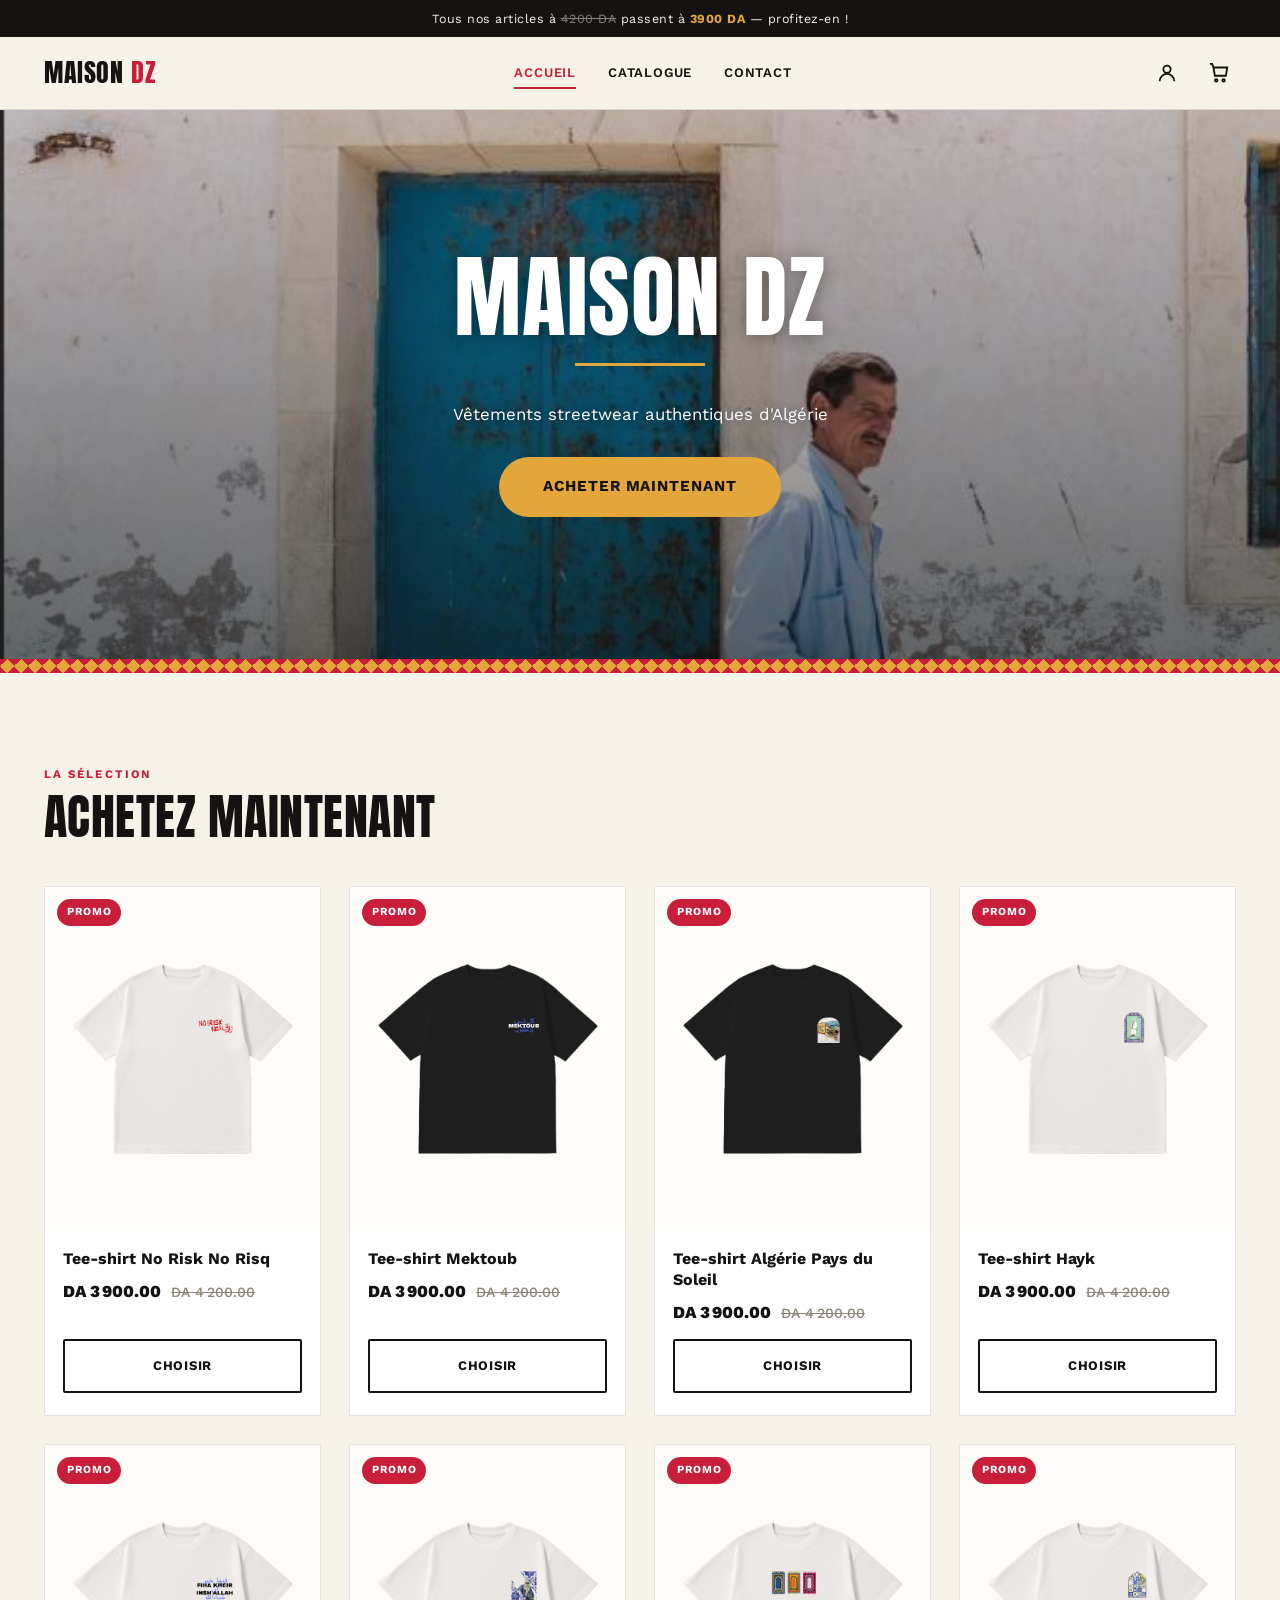
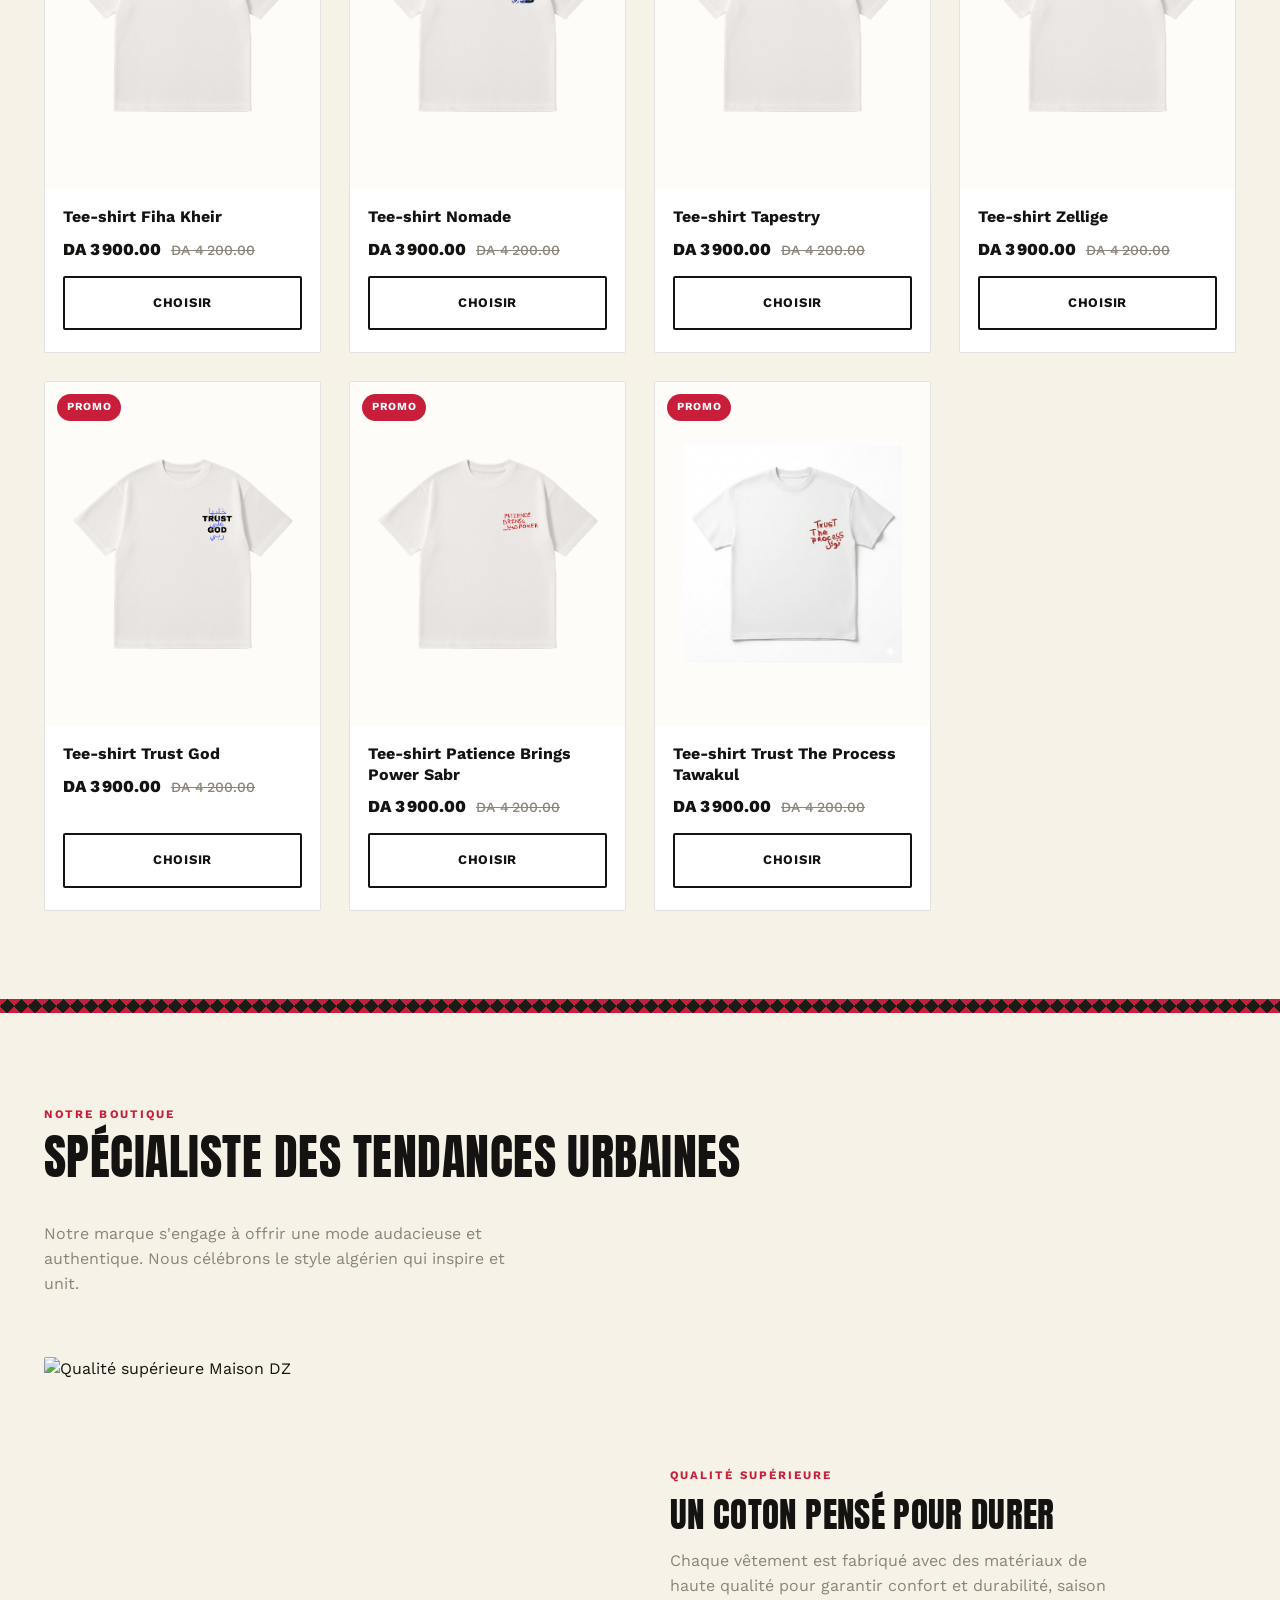
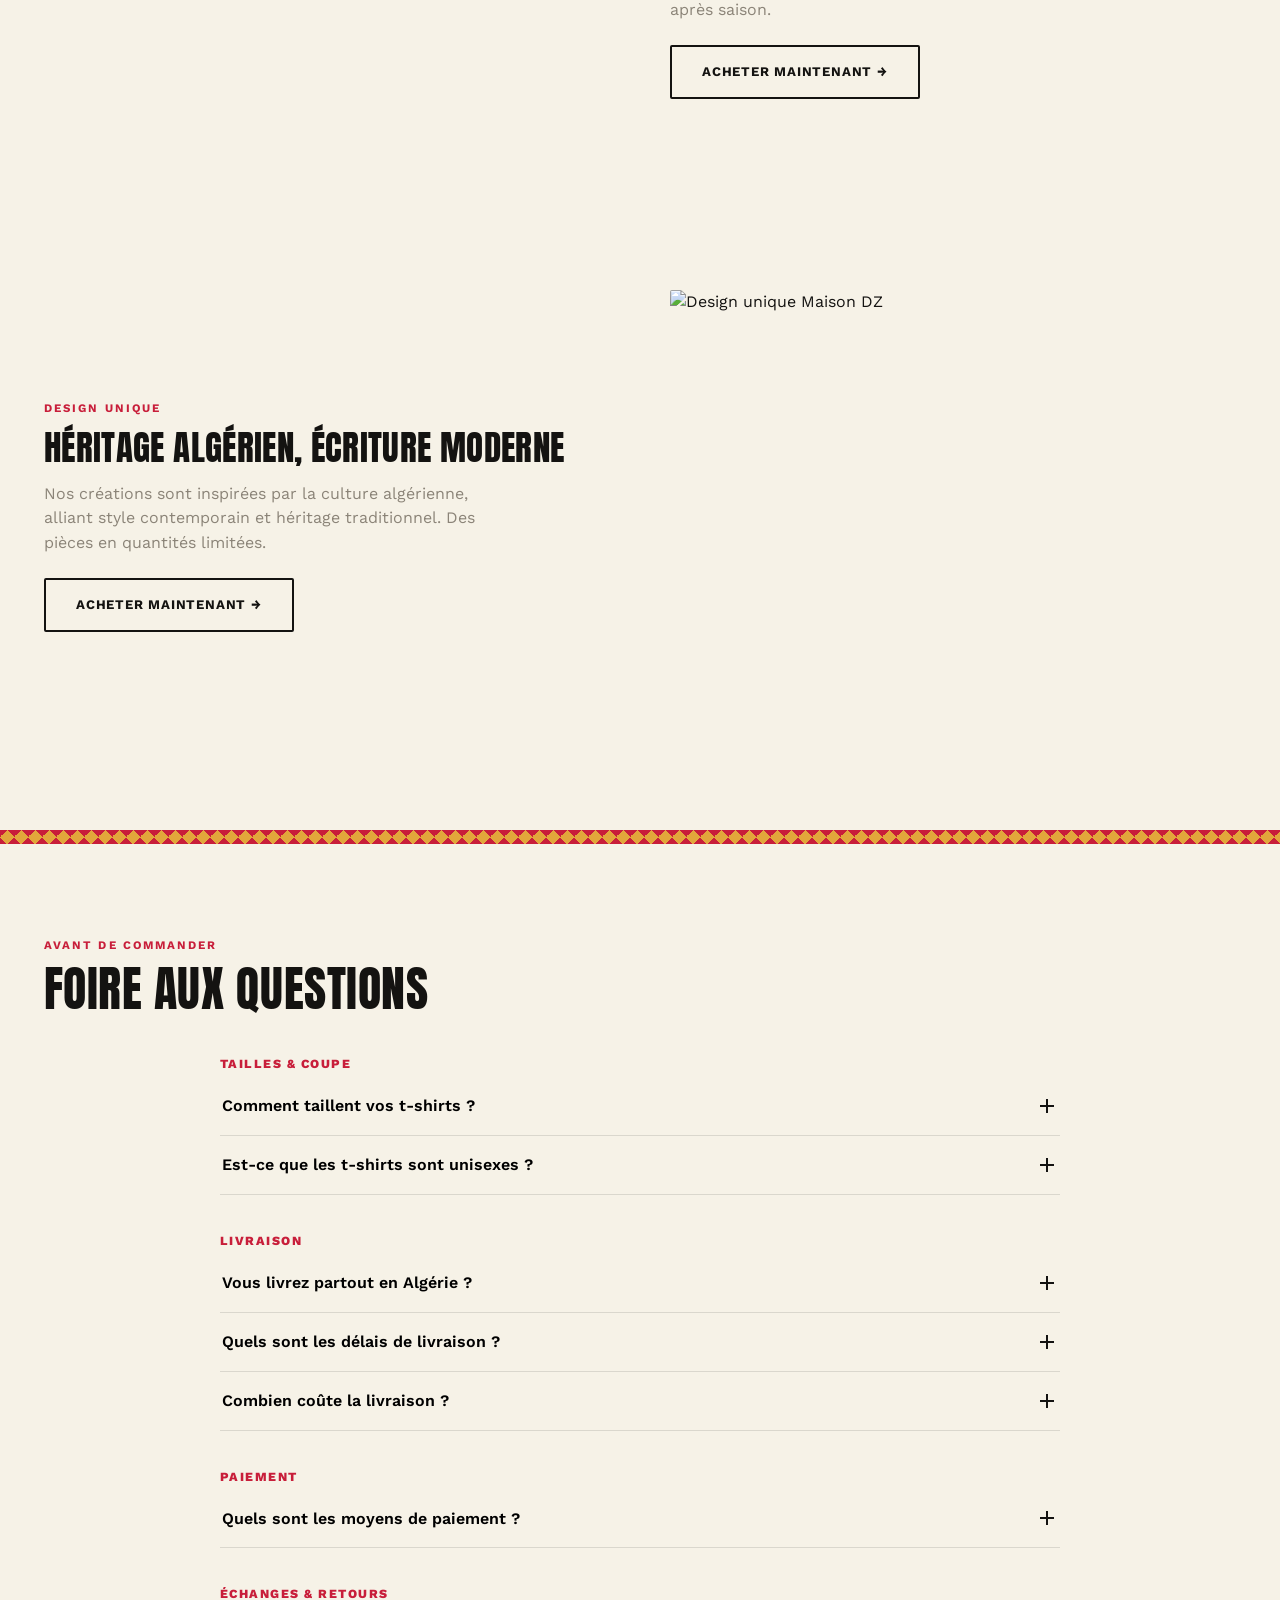
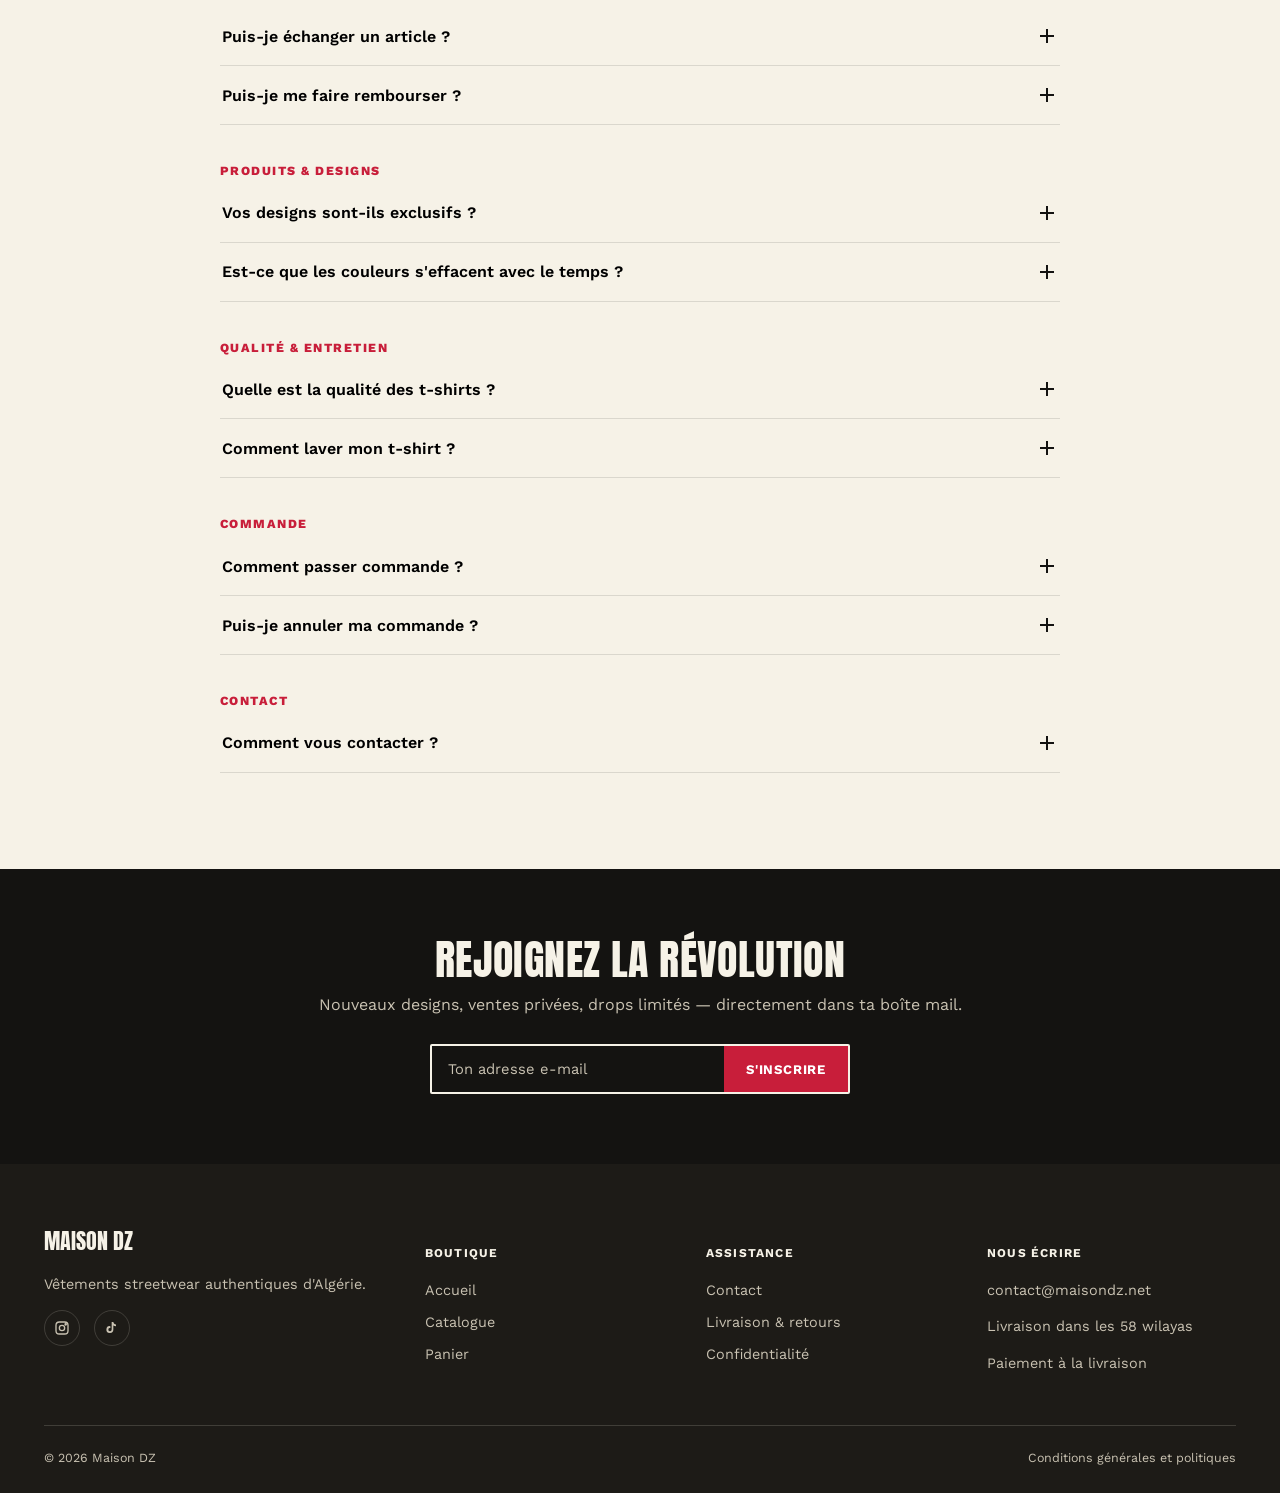
==== commit e333a867: "Add files via upload" ====
--- a/maisondz-site/index.html
+++ b/maisondz-site/index.html
@@ -6,7 +6,7 @@
 <title>Maison DZ — Vêtements streetwear authentiques d'Algérie</title>
 <meta name="description" content="Maison DZ — streetwear inspiré de l'identité algérienne. Livraison dans toutes les wilayas, paiement à la livraison.">
 <link rel="icon" href="https://maisondz.net/cdn/shop/files/logo.png?v=1776026106">
-<link rel="stylesheet" href="css/style.css?v=202608021536">
+<link rel="stylesheet" href="css/style.css?v=202608081437">
 </head>
 <body>
 
@@ -39,7 +39,7 @@
 
 <section class="hero">
   <div class="hero-media">
-    <img src="https://maisondz.net/cdn/shop/files/douane.jpg?v=1775817859" alt="Collection Maison DZ">
+    <img src="images/hero-douane.jpg" alt="Collection Maison DZ">
     <div class="hero-overlay">
       <h1>Maison DZ</h1>
       <div class="hero-divider"></div>
@@ -274,9 +274,9 @@
   </div>
 </aside>
 
-<script src="js/products.js?v=202608021536"></script>
-<script src="js/cart.js?v=202608021536"></script>
-<script src="js/main.js?v=202608021536"></script>
+<script src="js/products.js?v=202608081437"></script>
+<script src="js/cart.js?v=202608081437"></script>
+<script src="js/main.js?v=202608081437"></script>
 <script>
   renderProductGrid("homeGrid", PRODUCTS);
 </script>
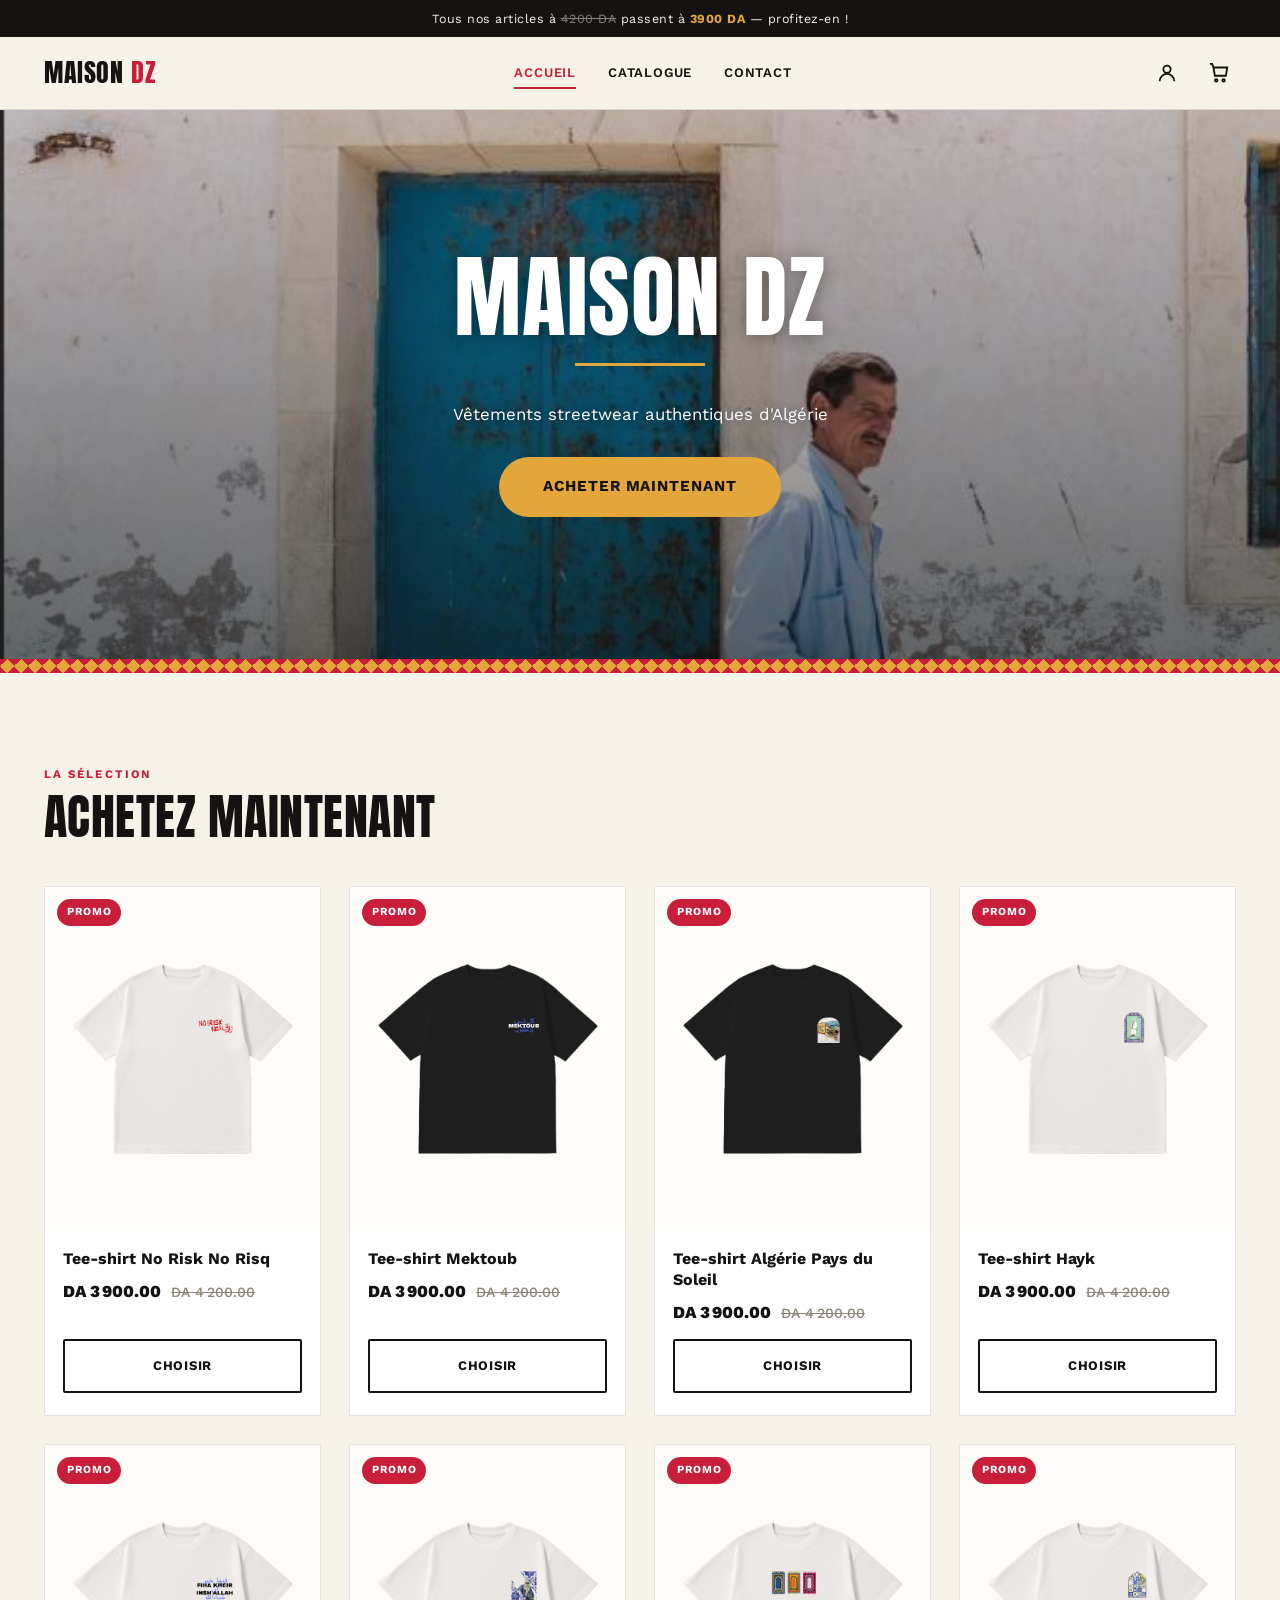
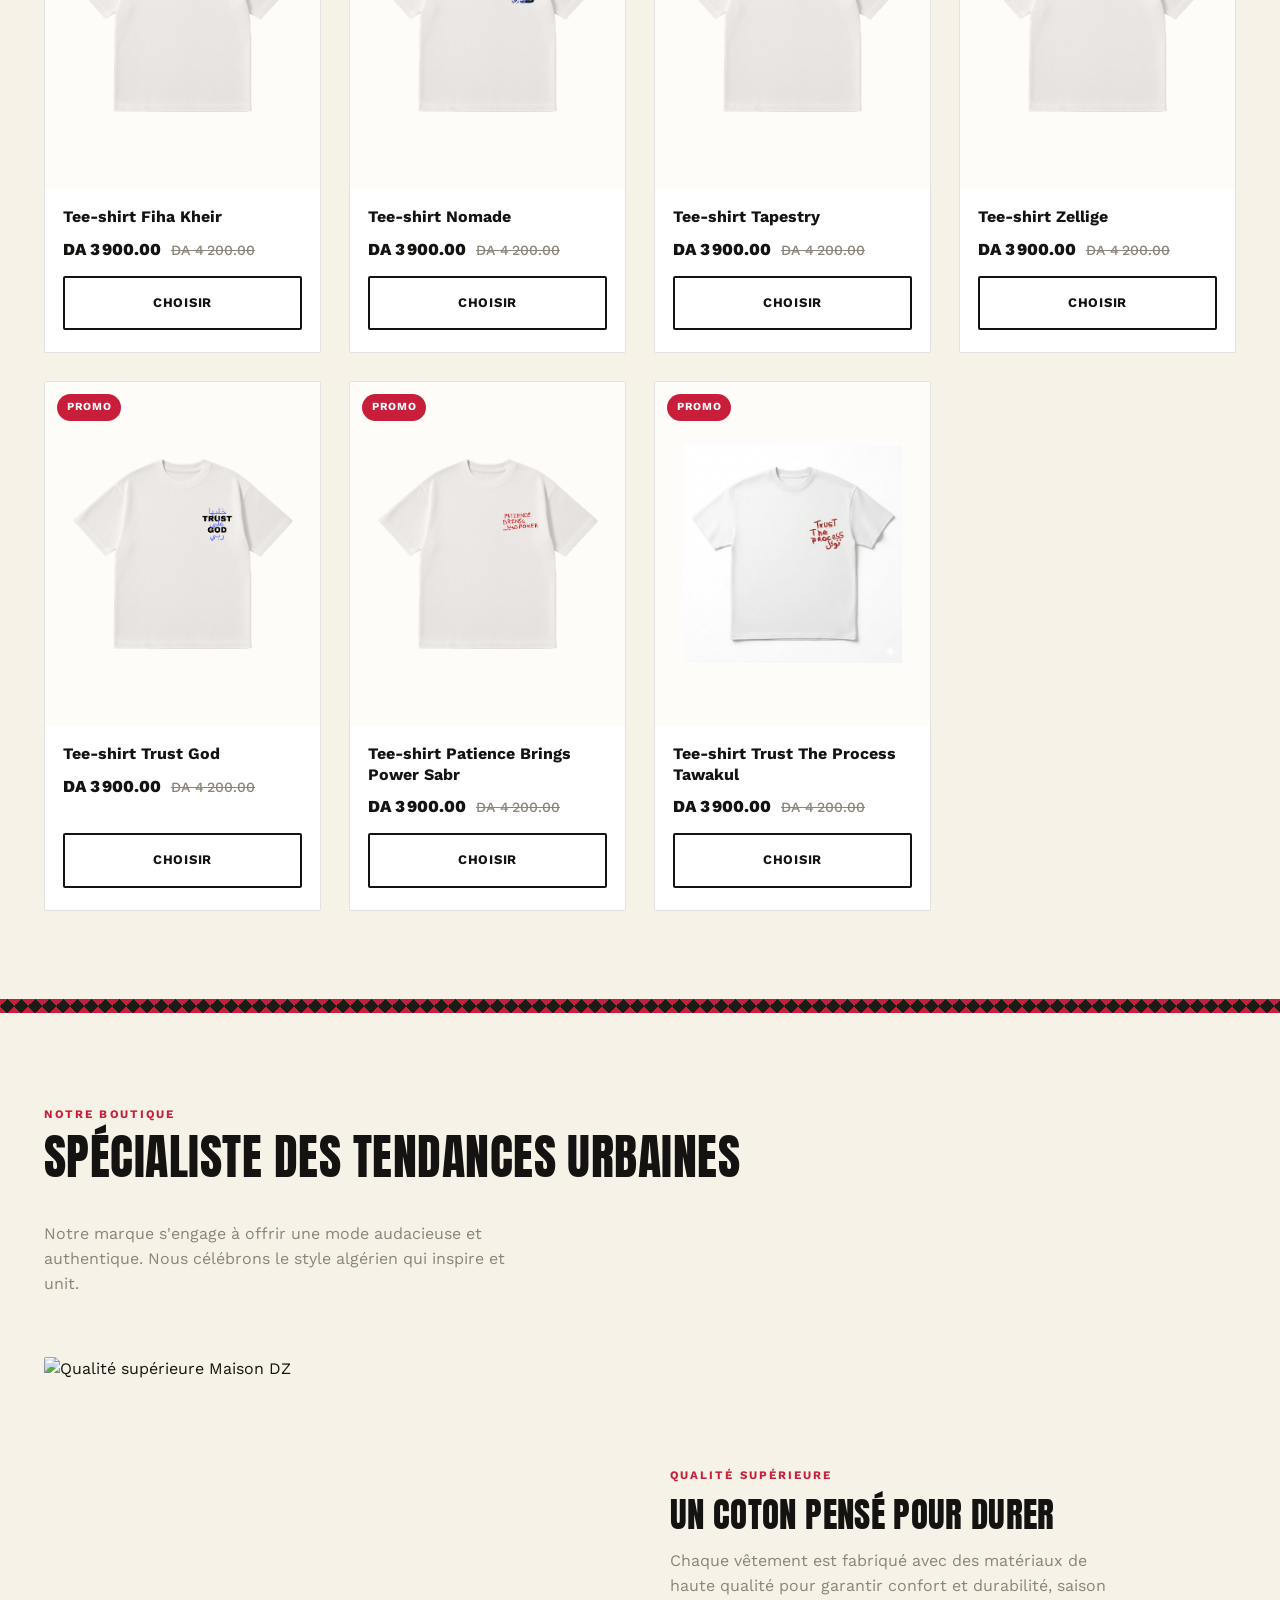
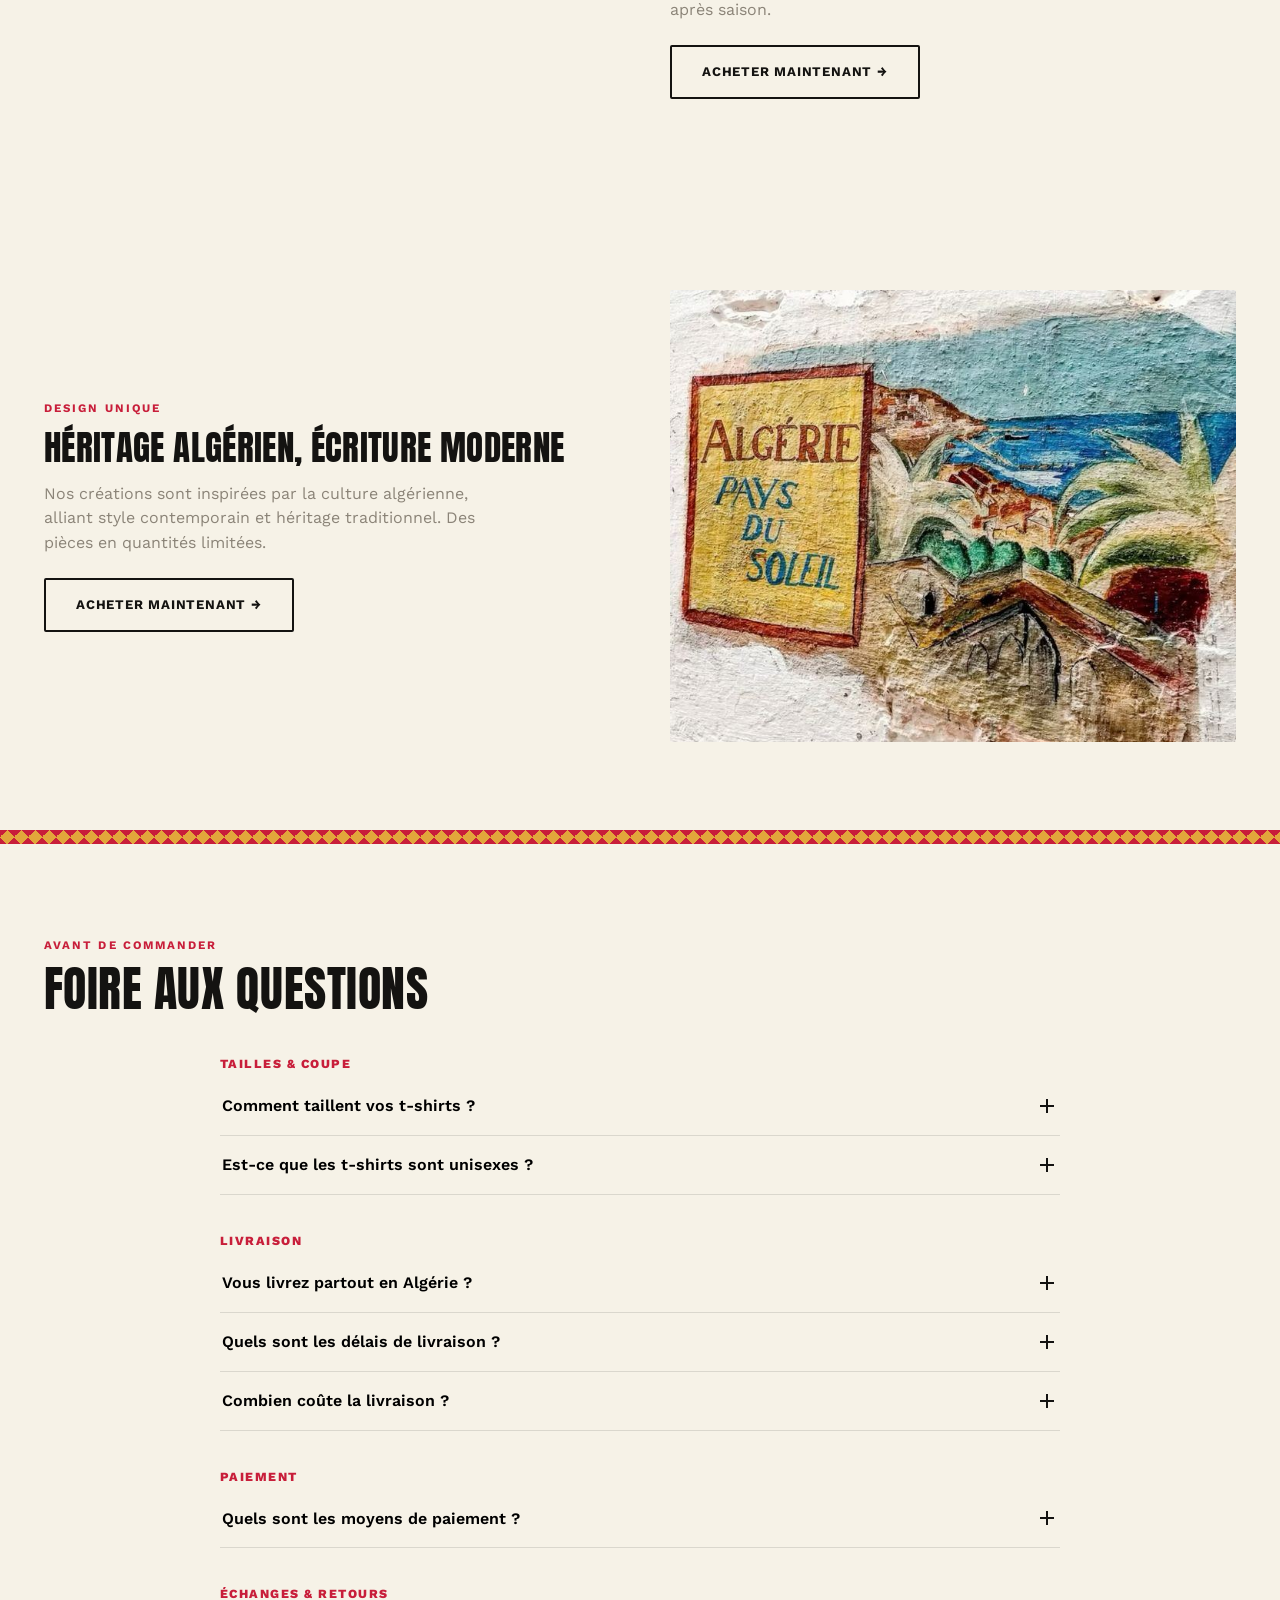
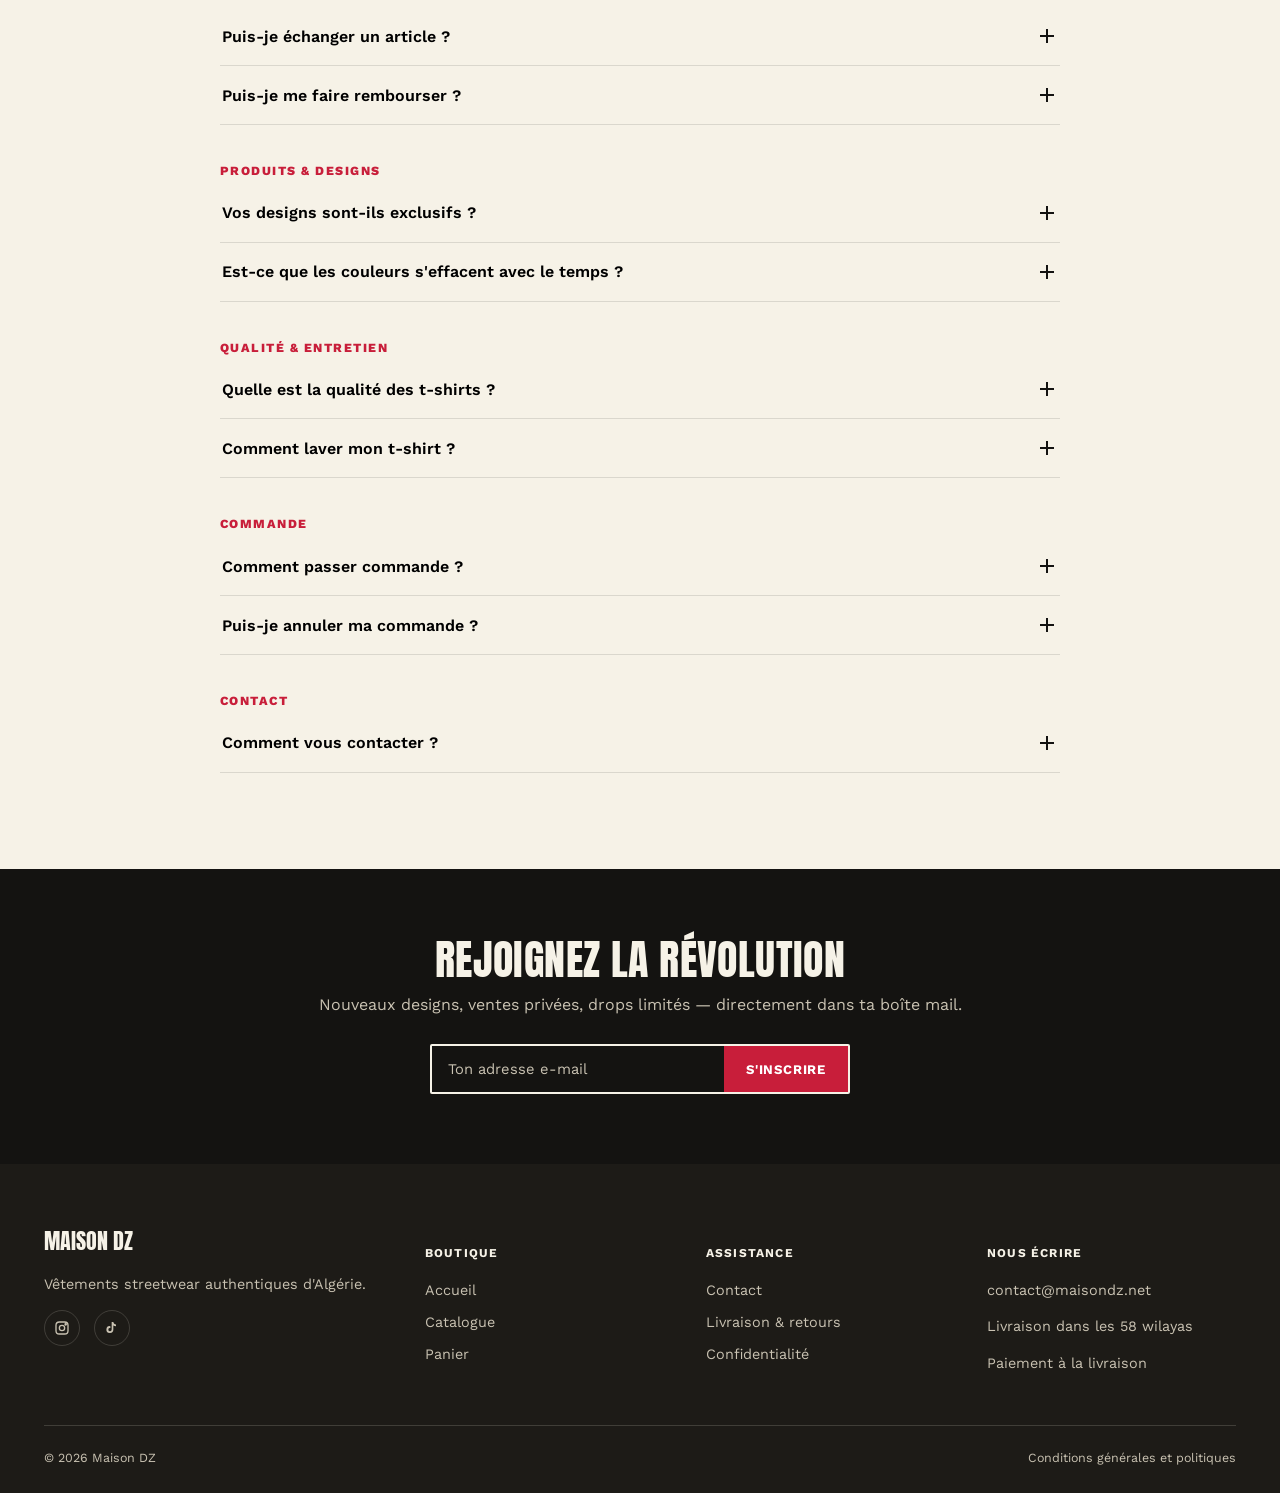
==== commit 8fe15323: "Add files via upload" ====
--- a/maisondz-site/index.html
+++ b/maisondz-site/index.html
@@ -6,7 +6,7 @@
 <title>Maison DZ — Vêtements streetwear authentiques d'Algérie</title>
 <meta name="description" content="Maison DZ — streetwear inspiré de l'identité algérienne. Livraison dans toutes les wilayas, paiement à la livraison.">
 <link rel="icon" href="https://maisondz.net/cdn/shop/files/logo.png?v=1776026106">
-<link rel="stylesheet" href="css/style.css?v=202608081437">
+<link rel="stylesheet" href="css/style.css?v=202608081441">
 </head>
 <body>
 
@@ -90,7 +90,7 @@
 
     <div class="editorial-row reverse">
       <div class="editorial-media">
-        <img src="https://maisondz.net/cdn/shop/files/e3dfc419-5387-4e91-9af5-937942087d67.jpg?height=1252&v=1775931882" alt="Design unique Maison DZ">
+        <img src="images/algerie-pays-du-soleil-mural.jpg" alt="Design unique Maison DZ">
       </div>
       <div class="editorial-copy">
         <span class="eyebrow">Design unique</span>
@@ -274,9 +274,9 @@
   </div>
 </aside>
 
-<script src="js/products.js?v=202608081437"></script>
-<script src="js/cart.js?v=202608081437"></script>
-<script src="js/main.js?v=202608081437"></script>
+<script src="js/products.js?v=202608081441"></script>
+<script src="js/cart.js?v=202608081441"></script>
+<script src="js/main.js?v=202608081441"></script>
 <script>
   renderProductGrid("homeGrid", PRODUCTS);
 </script>
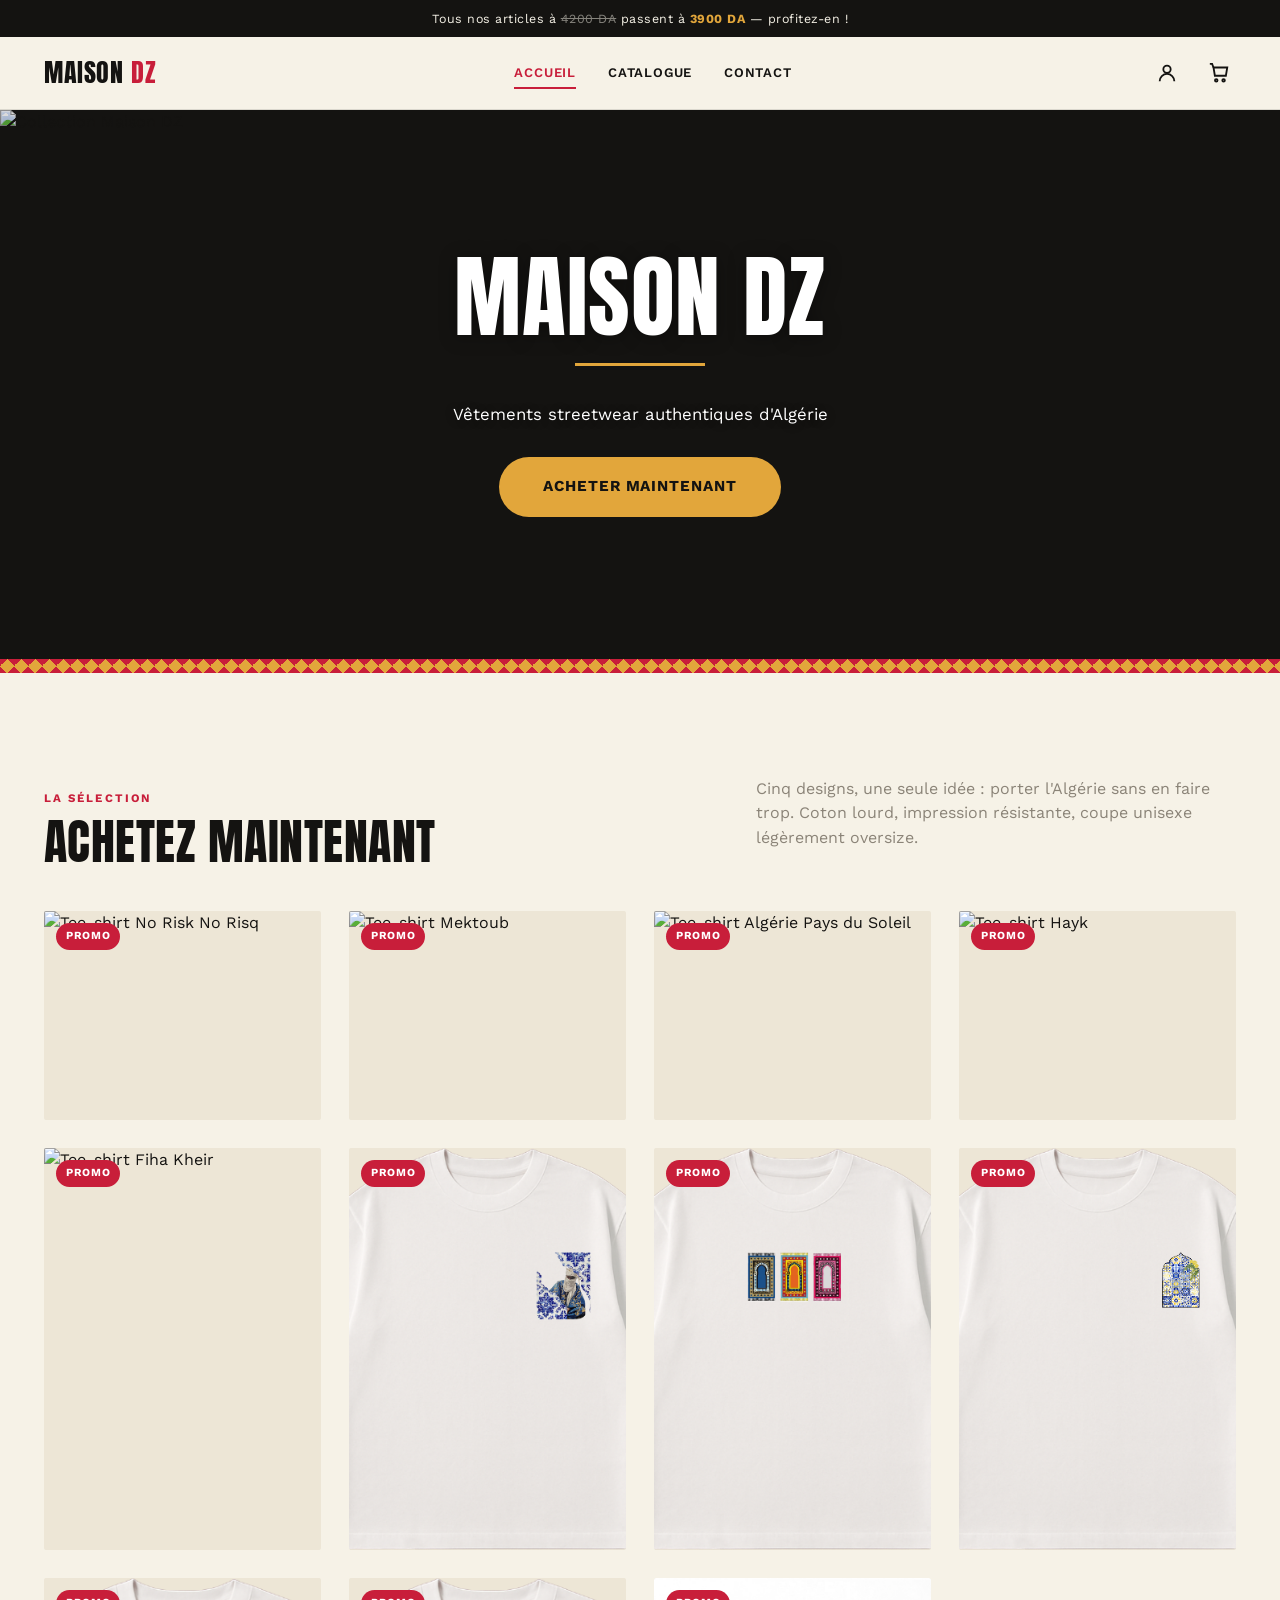
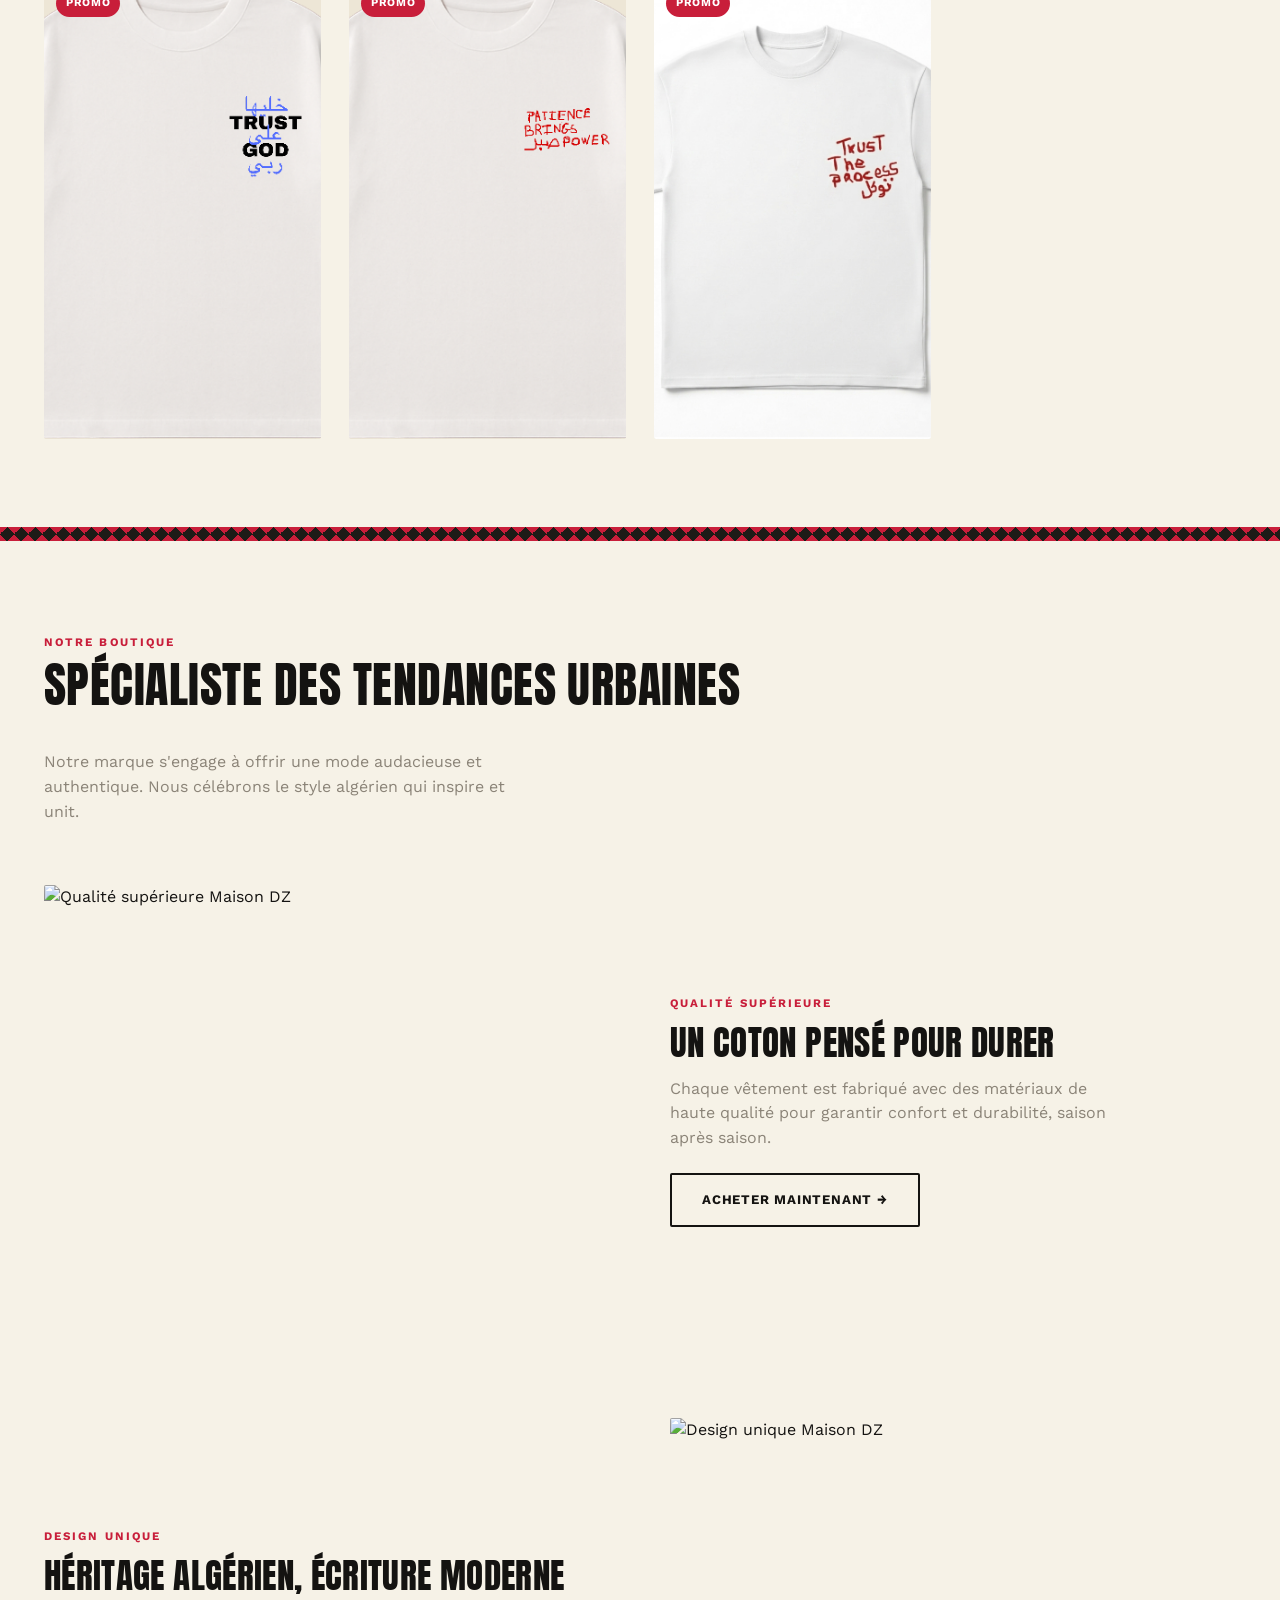
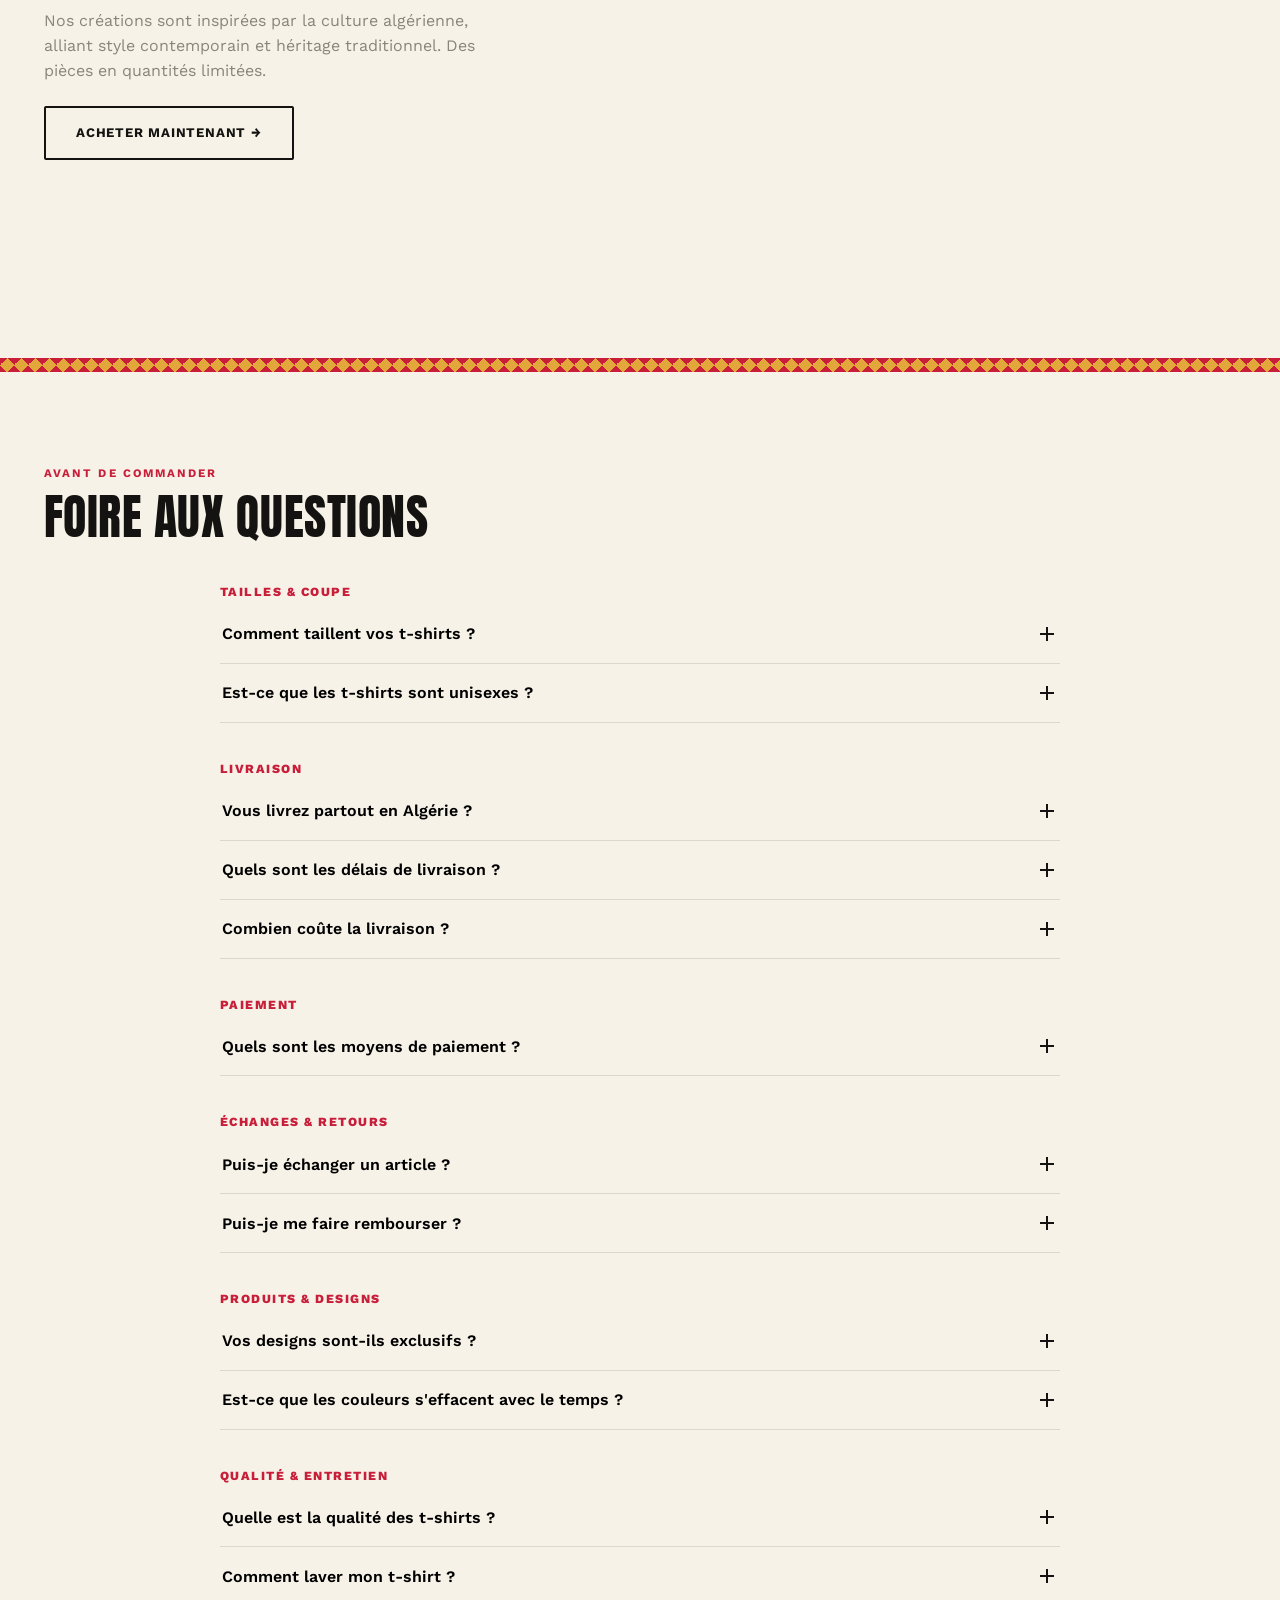
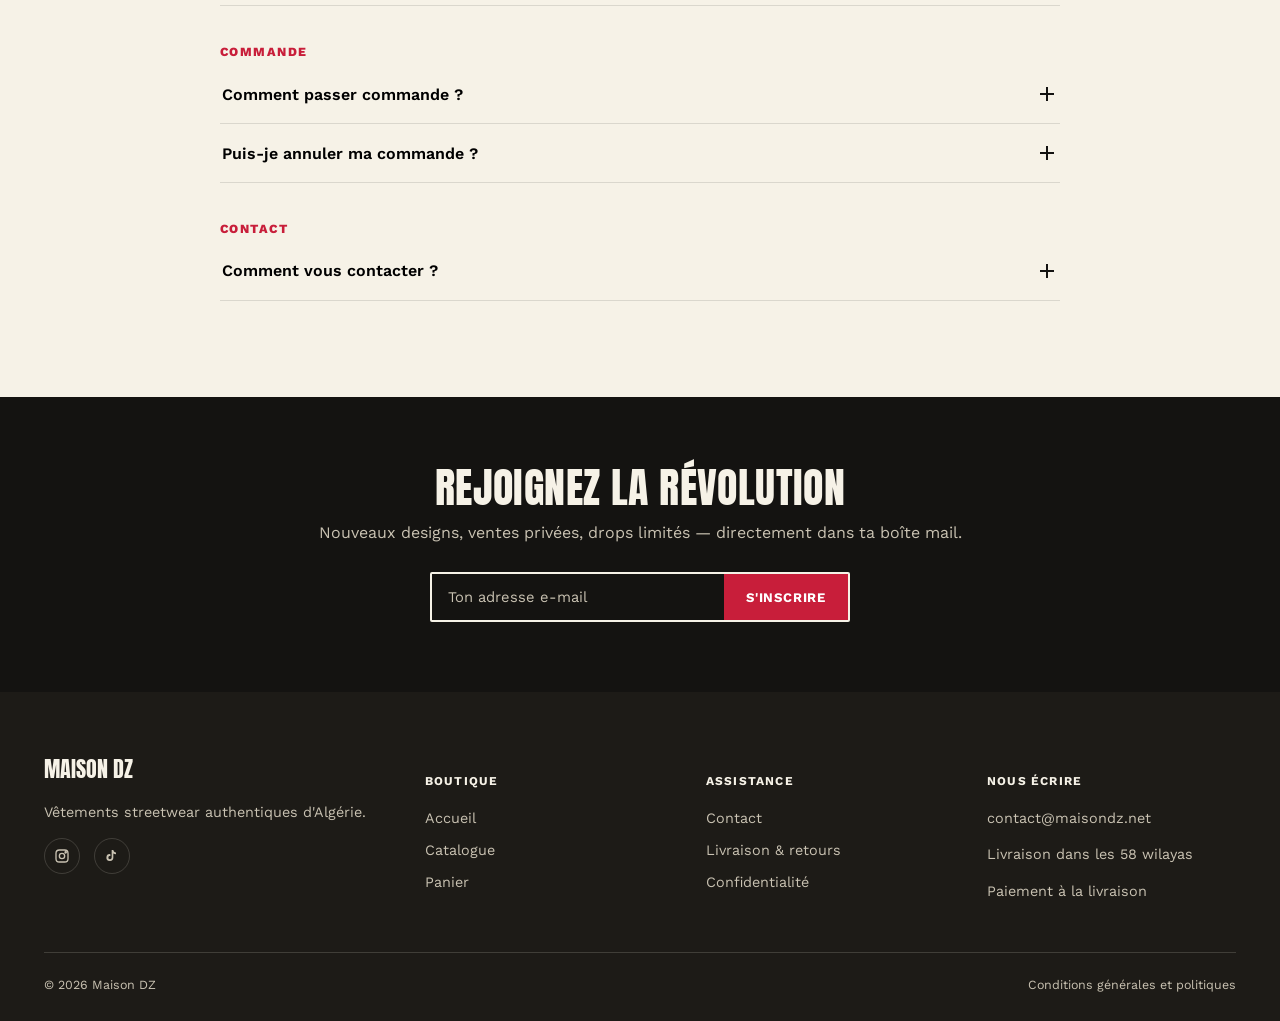
==== commit c99debda: "Add files via upload" ====
--- a/maisondz-site/index.html
+++ b/maisondz-site/index.html
@@ -6,7 +6,7 @@
 <title>Maison DZ — Vêtements streetwear authentiques d'Algérie</title>
 <meta name="description" content="Maison DZ — streetwear inspiré de l'identité algérienne. Livraison dans toutes les wilayas, paiement à la livraison.">
 <link rel="icon" href="https://maisondz.net/cdn/shop/files/logo.png?v=1776026106">
-<link rel="stylesheet" href="css/style.css?v=202608081441">
+<link rel="stylesheet" href="css/style.css">
 </head>
 <body>
 
@@ -39,7 +39,7 @@
 
 <section class="hero">
   <div class="hero-media">
-    <img src="images/hero-douane.jpg" alt="Collection Maison DZ">
+    <img src="https://maisondz.net/cdn/shop/files/douane.jpg?v=1775817859" alt="Collection Maison DZ">
     <div class="hero-overlay">
       <h1>Maison DZ</h1>
       <div class="hero-divider"></div>
@@ -59,6 +59,7 @@
         <span class="eyebrow">La sélection</span>
         <h2>Achetez maintenant</h2>
       </div>
+      <p>Cinq designs, une seule idée : porter l'Algérie sans en faire trop. Coton lourd, impression résistante, coupe unisexe légèrement oversize.</p>
     </div>
     <div class="product-grid" id="homeGrid"></div>
   </div>
@@ -90,7 +91,7 @@
 
     <div class="editorial-row reverse">
       <div class="editorial-media">
-        <img src="images/algerie-pays-du-soleil-mural.jpg" alt="Design unique Maison DZ">
+        <img src="https://maisondz.net/cdn/shop/files/e3dfc419-5387-4e91-9af5-937942087d67.jpg?height=1252&v=1775931882" alt="Design unique Maison DZ">
       </div>
       <div class="editorial-copy">
         <span class="eyebrow">Design unique</span>
@@ -274,9 +275,9 @@
   </div>
 </aside>
 
-<script src="js/products.js?v=202608081441"></script>
-<script src="js/cart.js?v=202608081441"></script>
-<script src="js/main.js?v=202608081441"></script>
+<script src="js/products.js"></script>
+<script src="js/cart.js"></script>
+<script src="js/main.js"></script>
 <script>
   renderProductGrid("homeGrid", PRODUCTS);
 </script>
--- a/maisondz-site/css/style.css
+++ b/maisondz-site/css/style.css
@@ -134,7 +134,7 @@
   display:flex; align-items:center; justify-content:center;
   color:var(--noir);
 }
-.icon-btn svg{ width:22px; height:22px; pointer-events:none; }
+.icon-btn svg{ width:22px; height:22px; }
 .cart-count{
   position:absolute; top:-2px; right:-2px;
   background:var(--carmin); color:#fff;
@@ -239,10 +239,7 @@
 }
 .product-card{
   position:relative;
-  display:flex;
-  flex-direction:column;
-  background:#fff;
-  border:1px solid var(--ligne);
+  background:var(--creme-2);
   border-radius:var(--radius);
   overflow:hidden;
   transition:transform .22s ease, box-shadow .22s ease;
@@ -252,12 +249,10 @@
   position:relative;
   aspect-ratio:4/5;
   overflow:hidden;
-  background:#fdfcf9;
-  flex:none;
+  background:var(--pierre-clair);
 }
 .product-card__media img{
-  width:100%; height:100%; object-fit:contain; object-position:center;
-  padding:10%;
+  width:100%; height:100%; object-fit:cover;
   transition:opacity .35s ease, transform .5s ease;
 }
 .product-card__media img.hover-img{ position:absolute; inset:0; opacity:0; }
@@ -269,19 +264,17 @@
   font-size:0.68rem; font-weight:700; letter-spacing:0.06em;
   text-transform:uppercase;
   padding:5px 10px; border-radius:20px;
-  z-index:3;
-}
-.product-card__body{ padding:18px 18px 22px; flex:1; display:flex; flex-direction:column; }
+}
+.product-card__body{ padding:18px 18px 22px; }
 .product-card__body h3{
   font-family:var(--font-body); text-transform:none;
   font-weight:700; font-size:1rem; line-height:1.3; letter-spacing:0; margin-bottom:8px;
-  color:var(--noir); display:block;
-}
-.product-card__body h3 a{ color:inherit; display:block; }
+  color:var(--noir);
+}
+.product-card__body h3 a{ color:inherit; }
 .price-row{ display:flex; align-items:baseline; gap:10px; margin-bottom:14px; }
-.price{ font-weight:800; font-size:1.05rem; color:var(--noir); }
+.price{ font-weight:800; font-size:1.05rem; }
 .price--old{ color:var(--pierre); text-decoration:line-through; font-size:0.88rem; font-weight:500; }
-.product-card__body .btn{ margin-top:auto; }
 
 /* ---------- Boutique / editorial rows ---------- */
 .editorial-row{
@@ -411,12 +404,12 @@
 
 /* ---------- Product detail ---------- */
 .pdp{ display:grid; grid-template-columns:1.1fr 0.9fr; gap:64px; padding:56px 0 20px; }
-.pdp-gallery__main{ aspect-ratio:4/5; border-radius:var(--radius); overflow:hidden; background:#fdfcf9; margin-bottom:14px; border:1px solid var(--ligne); }
-.pdp-gallery__main img{ width:100%; height:100%; object-fit:contain; object-position:center; padding:8%; }
+.pdp-gallery__main{ aspect-ratio:4/5; border-radius:var(--radius); overflow:hidden; background:var(--creme-2); margin-bottom:14px; }
+.pdp-gallery__main img{ width:100%; height:100%; object-fit:cover; }
 .pdp-gallery__thumbs{ display:grid; grid-template-columns:repeat(5,1fr); gap:10px; }
-.pdp-gallery__thumbs button{ padding:0; border:2px solid transparent; border-radius:var(--radius); overflow:hidden; background:#fdfcf9; aspect-ratio:4/5; }
+.pdp-gallery__thumbs button{ padding:0; border:2px solid transparent; border-radius:var(--radius); overflow:hidden; background:none; aspect-ratio:4/5; }
 .pdp-gallery__thumbs button.active{ border-color:var(--carmin); }
-.pdp-gallery__thumbs img{ width:100%; height:100%; object-fit:contain; object-position:center; padding:8%; }
+.pdp-gallery__thumbs img{ width:100%; height:100%; object-fit:cover; }
 .pdp-info .eyebrow{ margin-bottom:10px; display:block; }
 .pdp-info h1{ font-family:var(--font-body); text-transform:none; font-weight:800; font-size:1.7rem; letter-spacing:0; margin-bottom:12px; }
 .pdp-price{ display:flex; align-items:baseline; gap:12px; font-size:1.4rem; font-weight:800; margin-bottom:22px; }
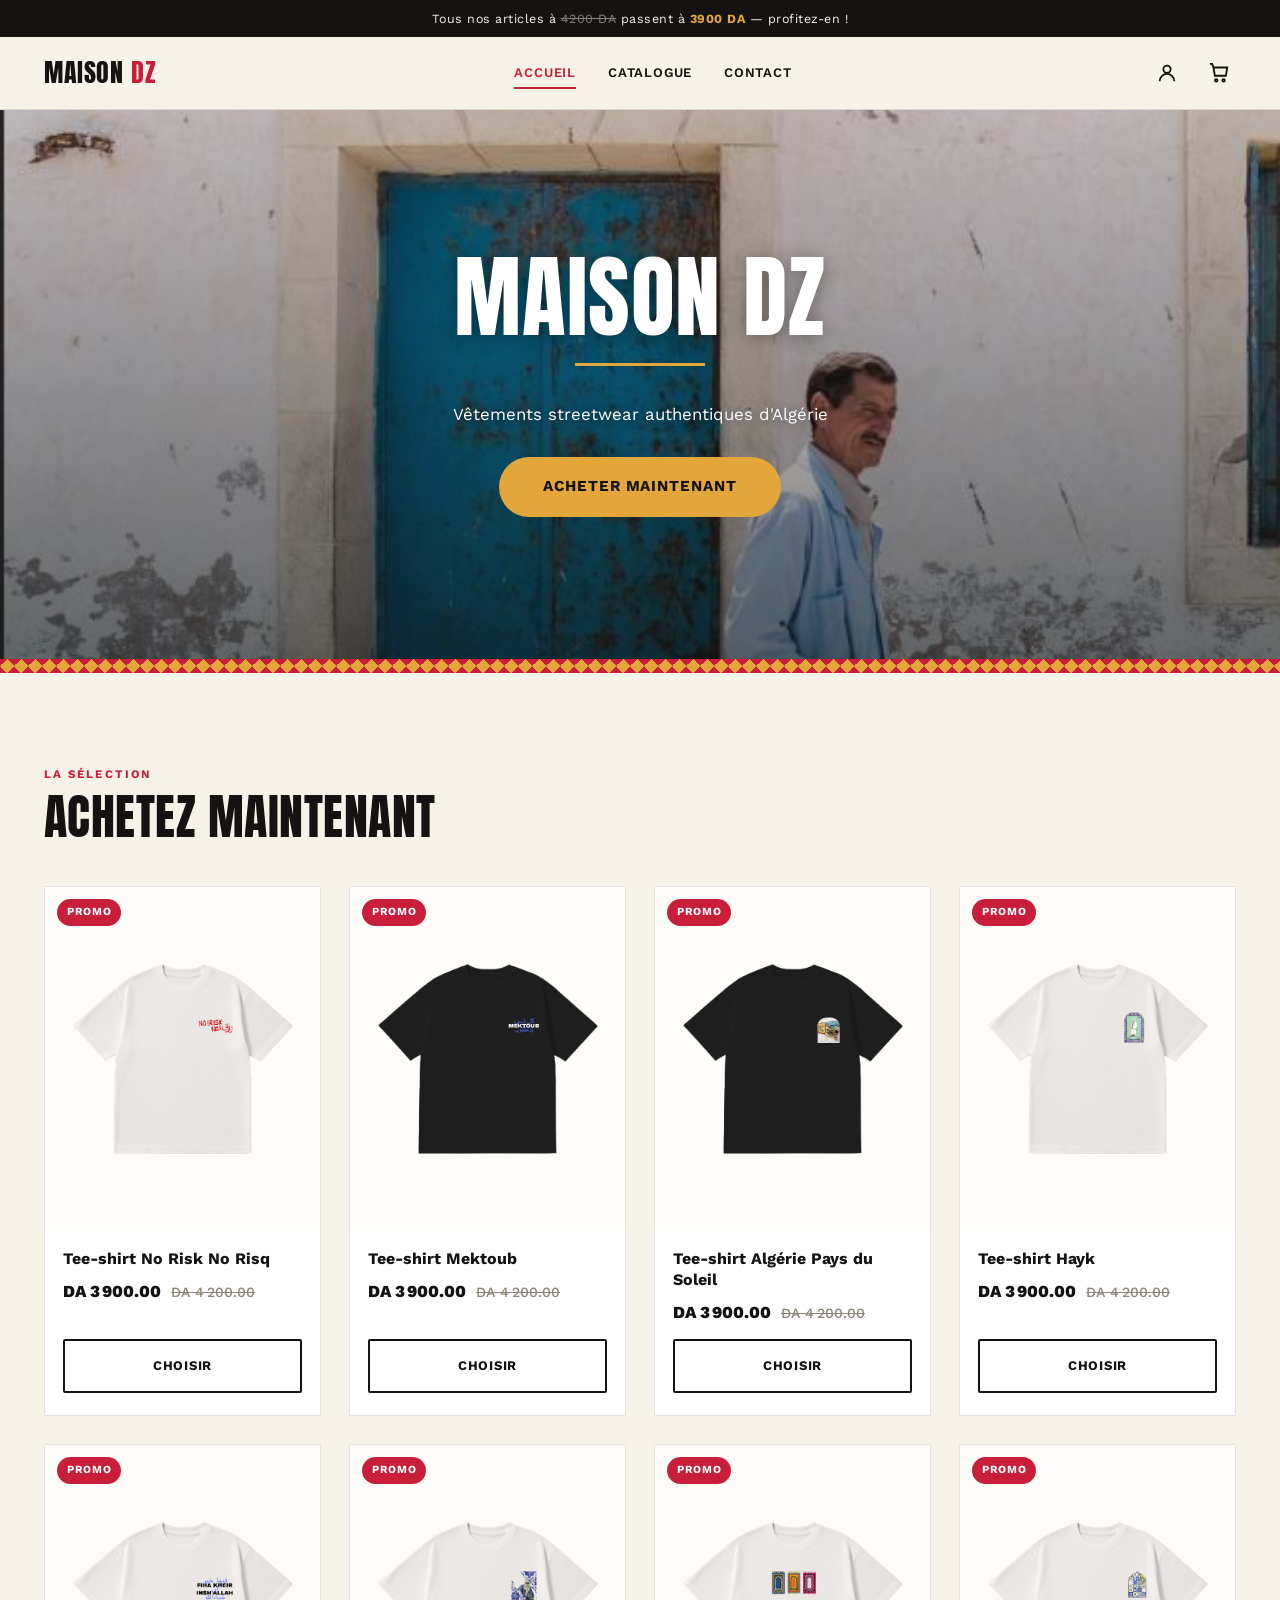
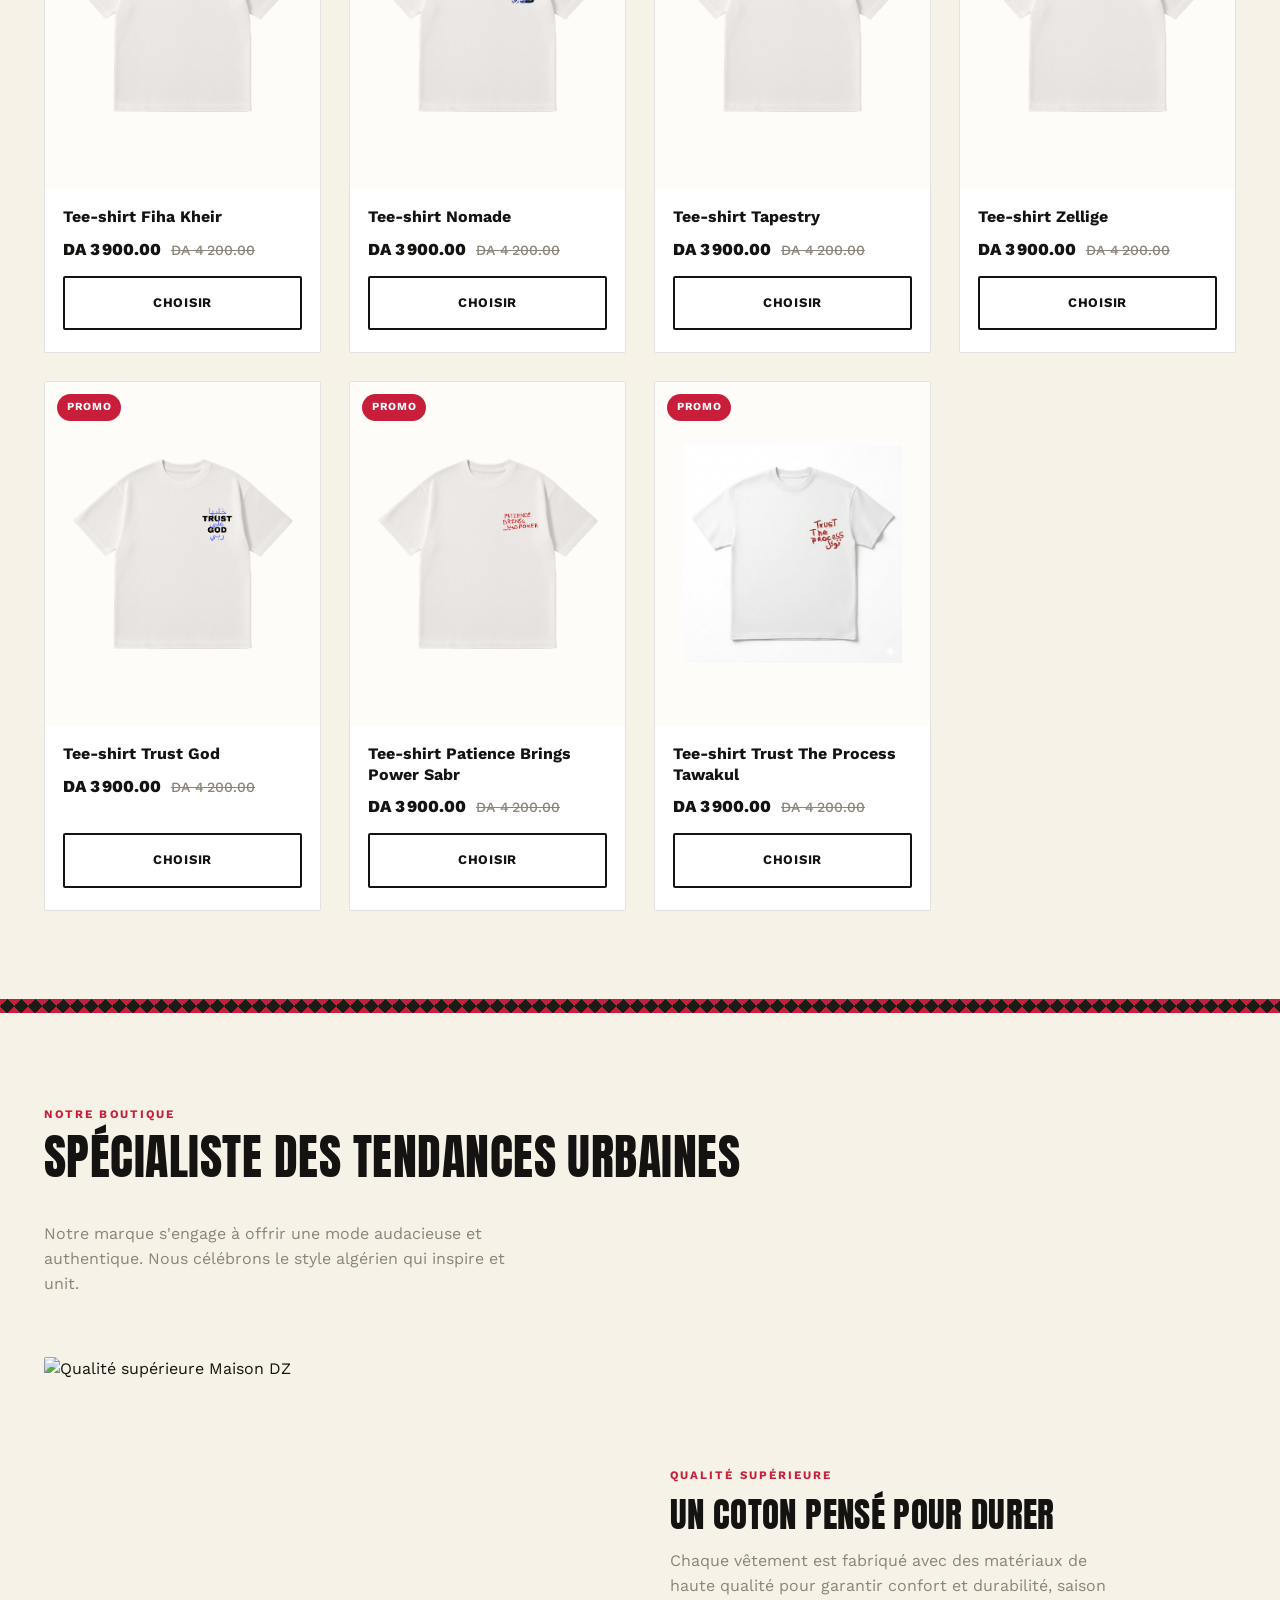
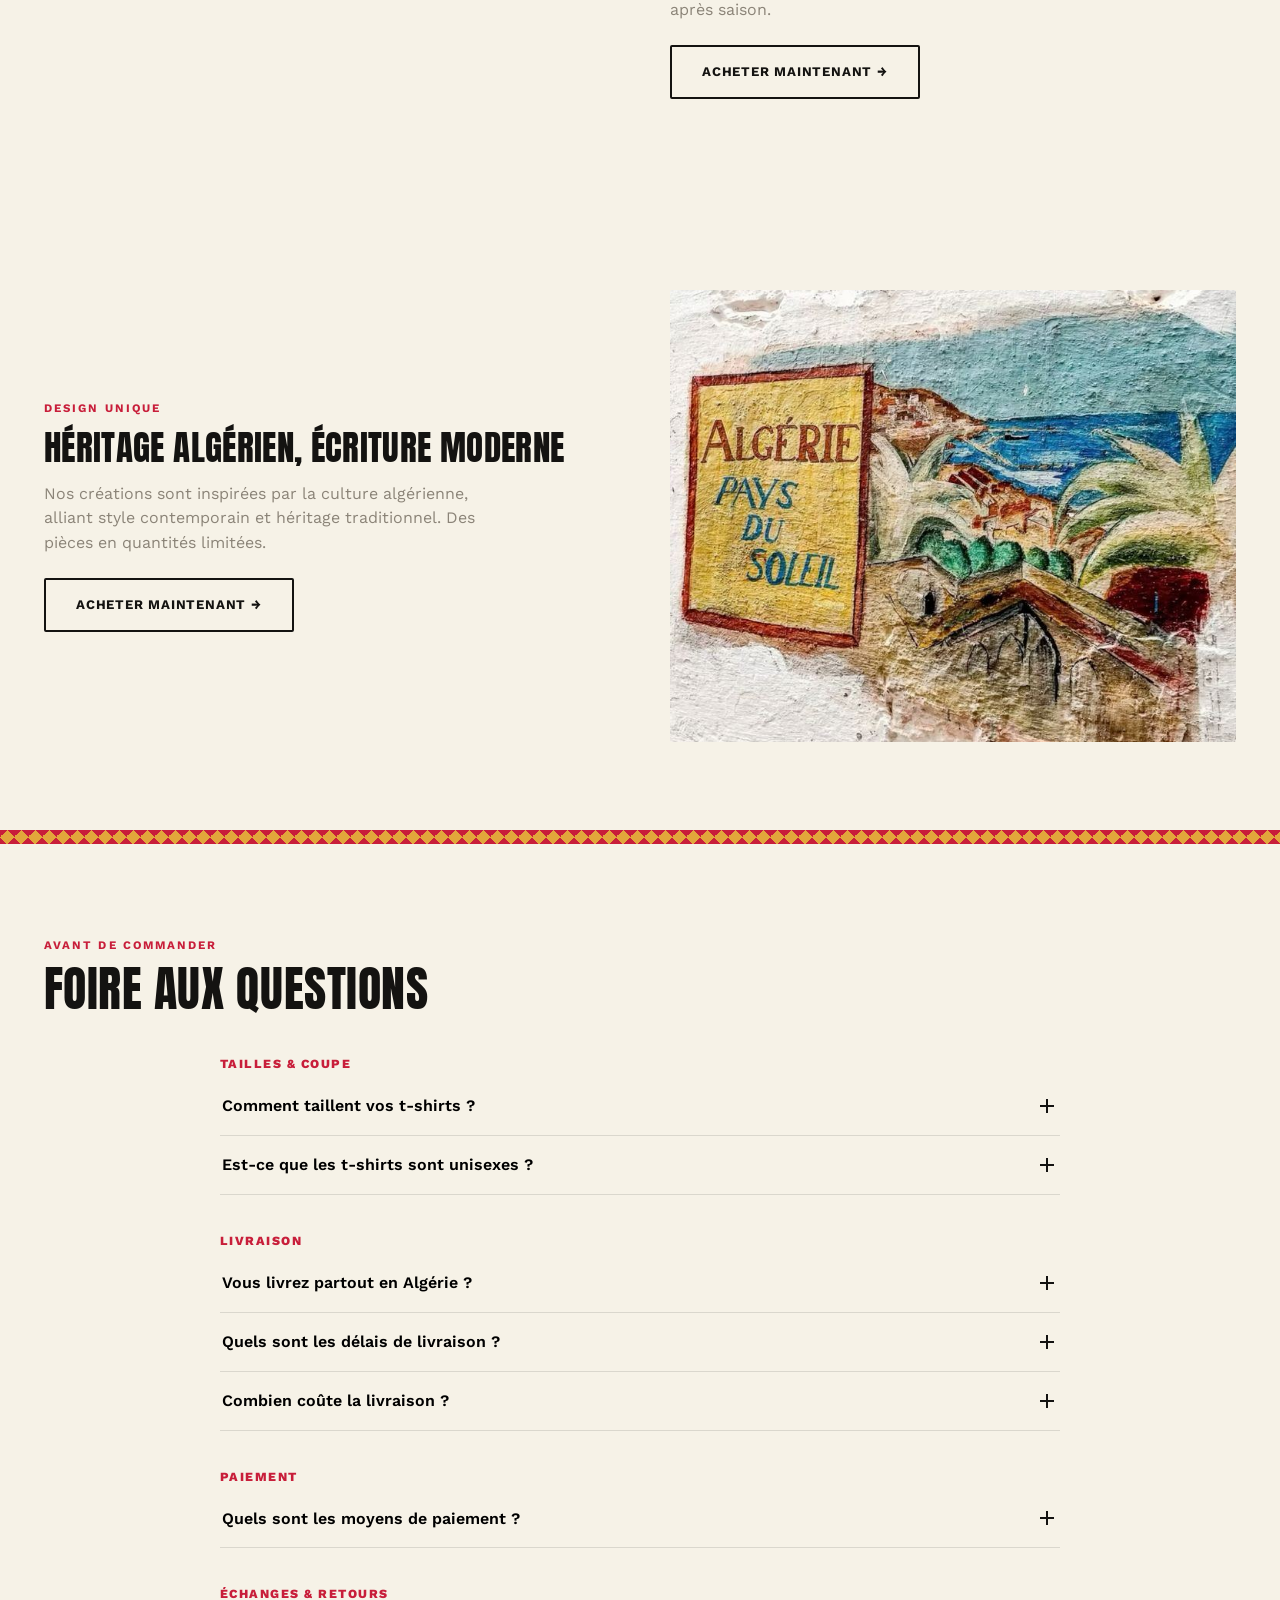
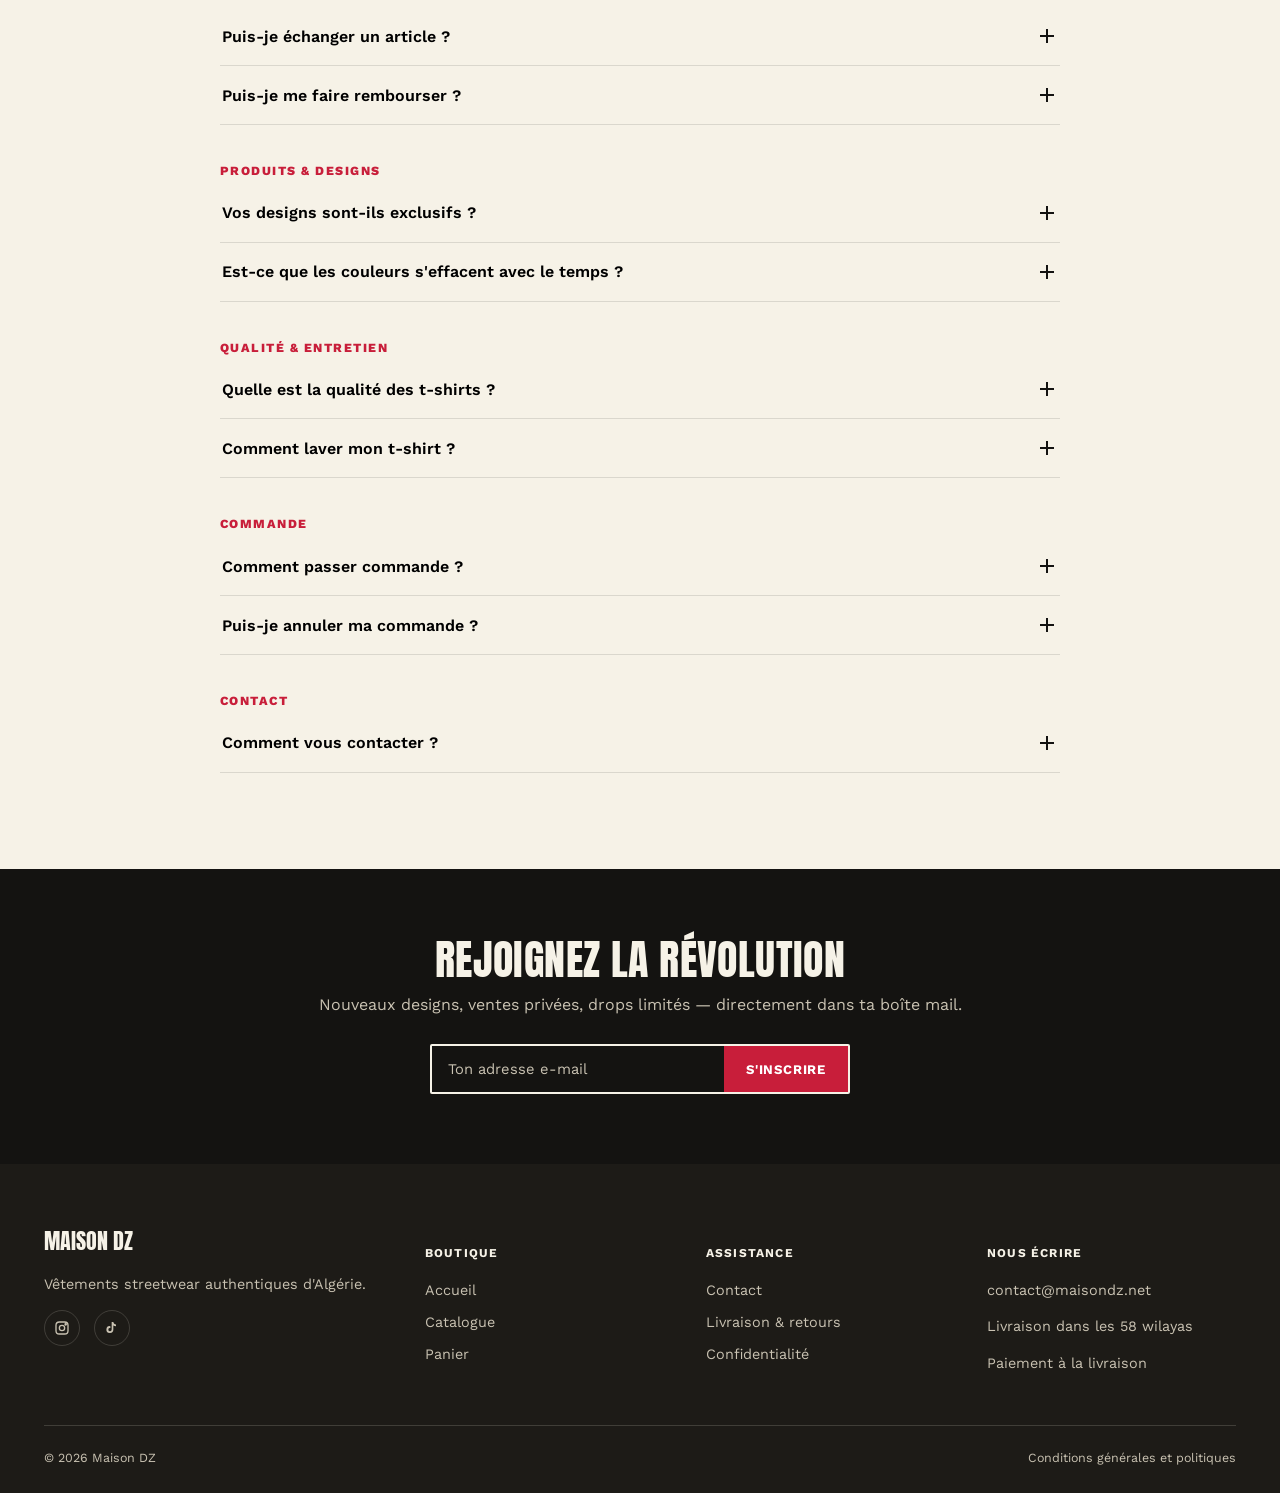
==== commit 402bee4b: "Add files via upload" ====
--- a/maisondz-site/index.html
+++ b/maisondz-site/index.html
@@ -6,7 +6,7 @@
 <title>Maison DZ — Vêtements streetwear authentiques d'Algérie</title>
 <meta name="description" content="Maison DZ — streetwear inspiré de l'identité algérienne. Livraison dans toutes les wilayas, paiement à la livraison.">
 <link rel="icon" href="https://maisondz.net/cdn/shop/files/logo.png?v=1776026106">
-<link rel="stylesheet" href="css/style.css">
+<link rel="stylesheet" href="css/style.css?v=202608081441">
 </head>
 <body>
 
@@ -39,7 +39,7 @@
 
 <section class="hero">
   <div class="hero-media">
-    <img src="https://maisondz.net/cdn/shop/files/douane.jpg?v=1775817859" alt="Collection Maison DZ">
+    <img src="images/hero-douane.jpg" alt="Collection Maison DZ">
     <div class="hero-overlay">
       <h1>Maison DZ</h1>
       <div class="hero-divider"></div>
@@ -59,7 +59,6 @@
         <span class="eyebrow">La sélection</span>
         <h2>Achetez maintenant</h2>
       </div>
-      <p>Cinq designs, une seule idée : porter l'Algérie sans en faire trop. Coton lourd, impression résistante, coupe unisexe légèrement oversize.</p>
     </div>
     <div class="product-grid" id="homeGrid"></div>
   </div>
@@ -91,7 +90,7 @@
 
     <div class="editorial-row reverse">
       <div class="editorial-media">
-        <img src="https://maisondz.net/cdn/shop/files/e3dfc419-5387-4e91-9af5-937942087d67.jpg?height=1252&v=1775931882" alt="Design unique Maison DZ">
+        <img src="images/algerie-pays-du-soleil-mural.jpg" alt="Design unique Maison DZ">
       </div>
       <div class="editorial-copy">
         <span class="eyebrow">Design unique</span>
@@ -275,9 +274,9 @@
   </div>
 </aside>
 
-<script src="js/products.js"></script>
-<script src="js/cart.js"></script>
-<script src="js/main.js"></script>
+<script src="js/products.js?v=202608081441"></script>
+<script src="js/cart.js?v=202608081441"></script>
+<script src="js/main.js?v=202608081441"></script>
 <script>
   renderProductGrid("homeGrid", PRODUCTS);
 </script>
--- a/maisondz-site/css/style.css
+++ b/maisondz-site/css/style.css
@@ -134,7 +134,7 @@
   display:flex; align-items:center; justify-content:center;
   color:var(--noir);
 }
-.icon-btn svg{ width:22px; height:22px; }
+.icon-btn svg{ width:22px; height:22px; pointer-events:none; }
 .cart-count{
   position:absolute; top:-2px; right:-2px;
   background:var(--carmin); color:#fff;
@@ -239,7 +239,10 @@
 }
 .product-card{
   position:relative;
-  background:var(--creme-2);
+  display:flex;
+  flex-direction:column;
+  background:#fff;
+  border:1px solid var(--ligne);
   border-radius:var(--radius);
   overflow:hidden;
   transition:transform .22s ease, box-shadow .22s ease;
@@ -249,10 +252,12 @@
   position:relative;
   aspect-ratio:4/5;
   overflow:hidden;
-  background:var(--pierre-clair);
+  background:#fdfcf9;
+  flex:none;
 }
 .product-card__media img{
-  width:100%; height:100%; object-fit:cover;
+  width:100%; height:100%; object-fit:contain; object-position:center;
+  padding:10%;
   transition:opacity .35s ease, transform .5s ease;
 }
 .product-card__media img.hover-img{ position:absolute; inset:0; opacity:0; }
@@ -264,17 +269,19 @@
   font-size:0.68rem; font-weight:700; letter-spacing:0.06em;
   text-transform:uppercase;
   padding:5px 10px; border-radius:20px;
-}
-.product-card__body{ padding:18px 18px 22px; }
+  z-index:3;
+}
+.product-card__body{ padding:18px 18px 22px; flex:1; display:flex; flex-direction:column; }
 .product-card__body h3{
   font-family:var(--font-body); text-transform:none;
   font-weight:700; font-size:1rem; line-height:1.3; letter-spacing:0; margin-bottom:8px;
-  color:var(--noir);
-}
-.product-card__body h3 a{ color:inherit; }
+  color:var(--noir); display:block;
+}
+.product-card__body h3 a{ color:inherit; display:block; }
 .price-row{ display:flex; align-items:baseline; gap:10px; margin-bottom:14px; }
-.price{ font-weight:800; font-size:1.05rem; }
+.price{ font-weight:800; font-size:1.05rem; color:var(--noir); }
 .price--old{ color:var(--pierre); text-decoration:line-through; font-size:0.88rem; font-weight:500; }
+.product-card__body .btn{ margin-top:auto; }
 
 /* ---------- Boutique / editorial rows ---------- */
 .editorial-row{
@@ -404,12 +411,12 @@
 
 /* ---------- Product detail ---------- */
 .pdp{ display:grid; grid-template-columns:1.1fr 0.9fr; gap:64px; padding:56px 0 20px; }
-.pdp-gallery__main{ aspect-ratio:4/5; border-radius:var(--radius); overflow:hidden; background:var(--creme-2); margin-bottom:14px; }
-.pdp-gallery__main img{ width:100%; height:100%; object-fit:cover; }
+.pdp-gallery__main{ aspect-ratio:4/5; border-radius:var(--radius); overflow:hidden; background:#fdfcf9; margin-bottom:14px; border:1px solid var(--ligne); }
+.pdp-gallery__main img{ width:100%; height:100%; object-fit:contain; object-position:center; padding:8%; }
 .pdp-gallery__thumbs{ display:grid; grid-template-columns:repeat(5,1fr); gap:10px; }
-.pdp-gallery__thumbs button{ padding:0; border:2px solid transparent; border-radius:var(--radius); overflow:hidden; background:none; aspect-ratio:4/5; }
+.pdp-gallery__thumbs button{ padding:0; border:2px solid transparent; border-radius:var(--radius); overflow:hidden; background:#fdfcf9; aspect-ratio:4/5; }
 .pdp-gallery__thumbs button.active{ border-color:var(--carmin); }
-.pdp-gallery__thumbs img{ width:100%; height:100%; object-fit:cover; }
+.pdp-gallery__thumbs img{ width:100%; height:100%; object-fit:contain; object-position:center; padding:8%; }
 .pdp-info .eyebrow{ margin-bottom:10px; display:block; }
 .pdp-info h1{ font-family:var(--font-body); text-transform:none; font-weight:800; font-size:1.7rem; letter-spacing:0; margin-bottom:12px; }
 .pdp-price{ display:flex; align-items:baseline; gap:12px; font-size:1.4rem; font-weight:800; margin-bottom:22px; }
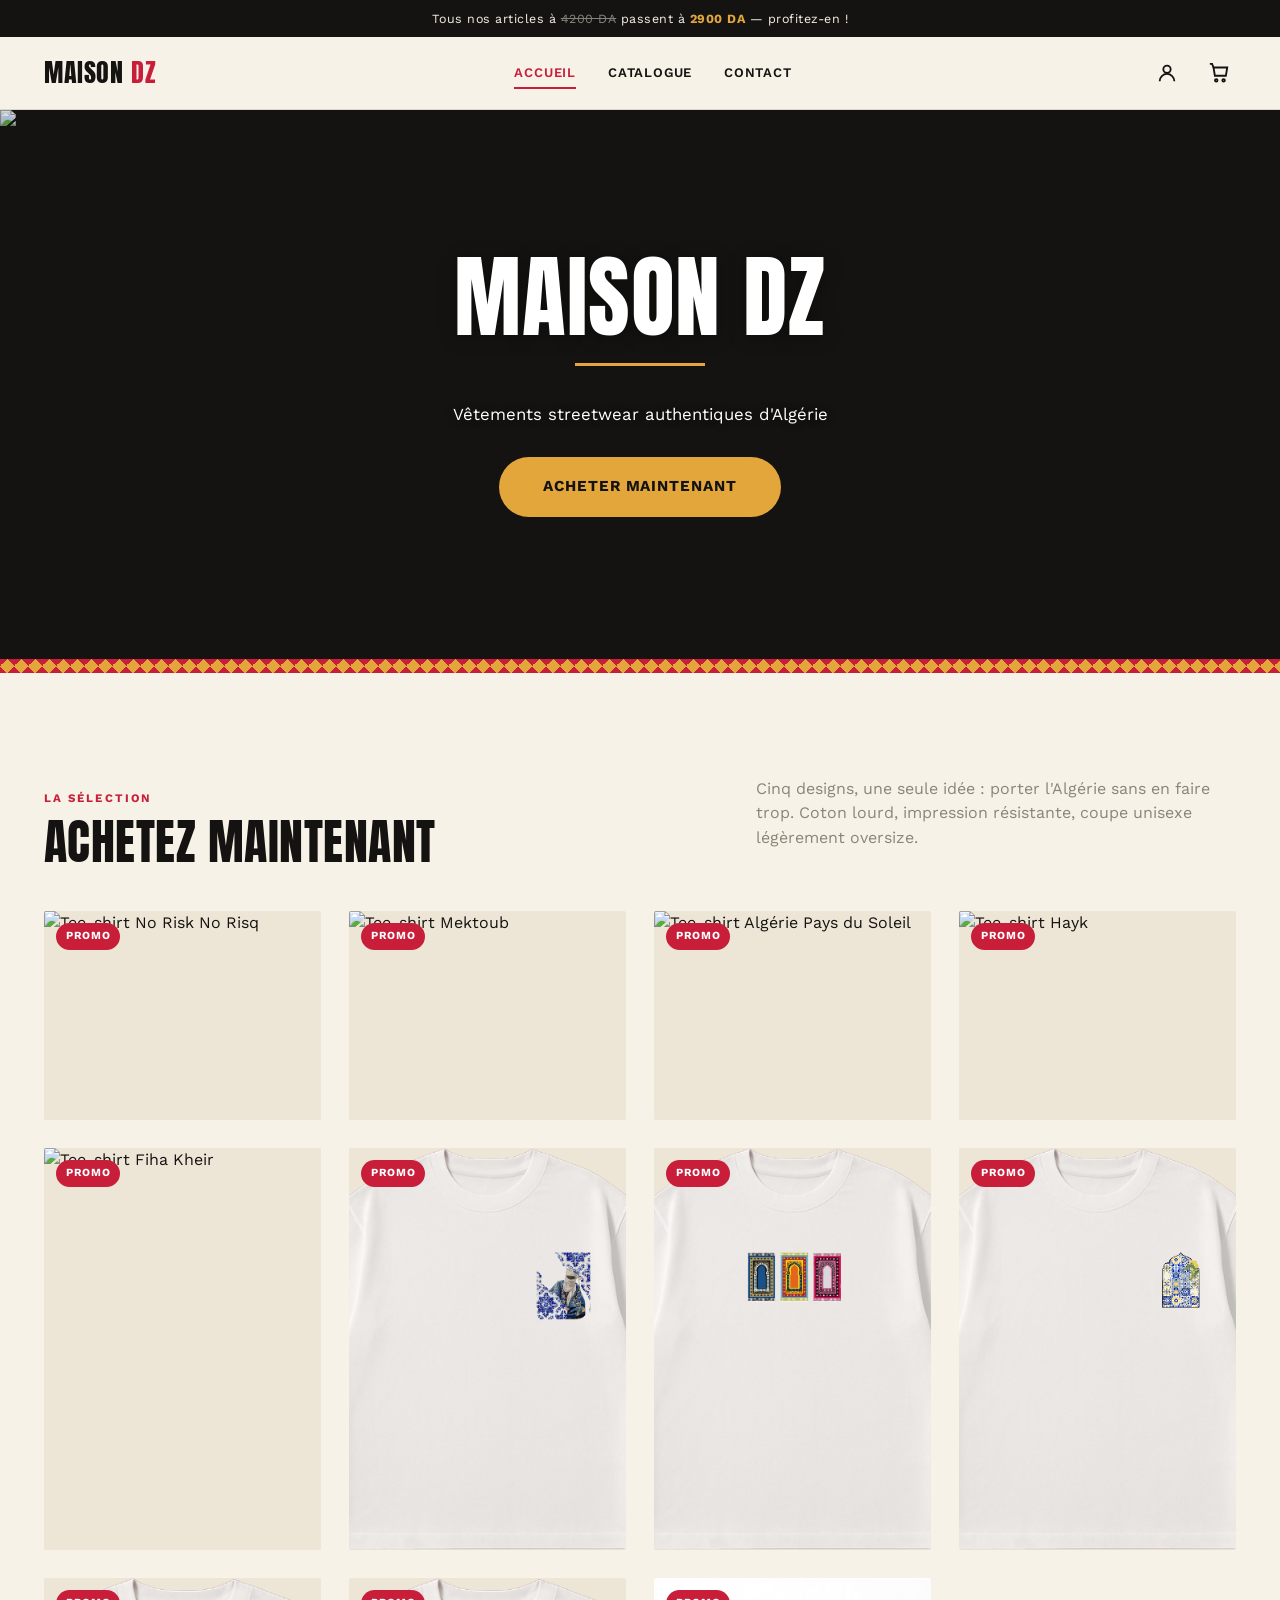
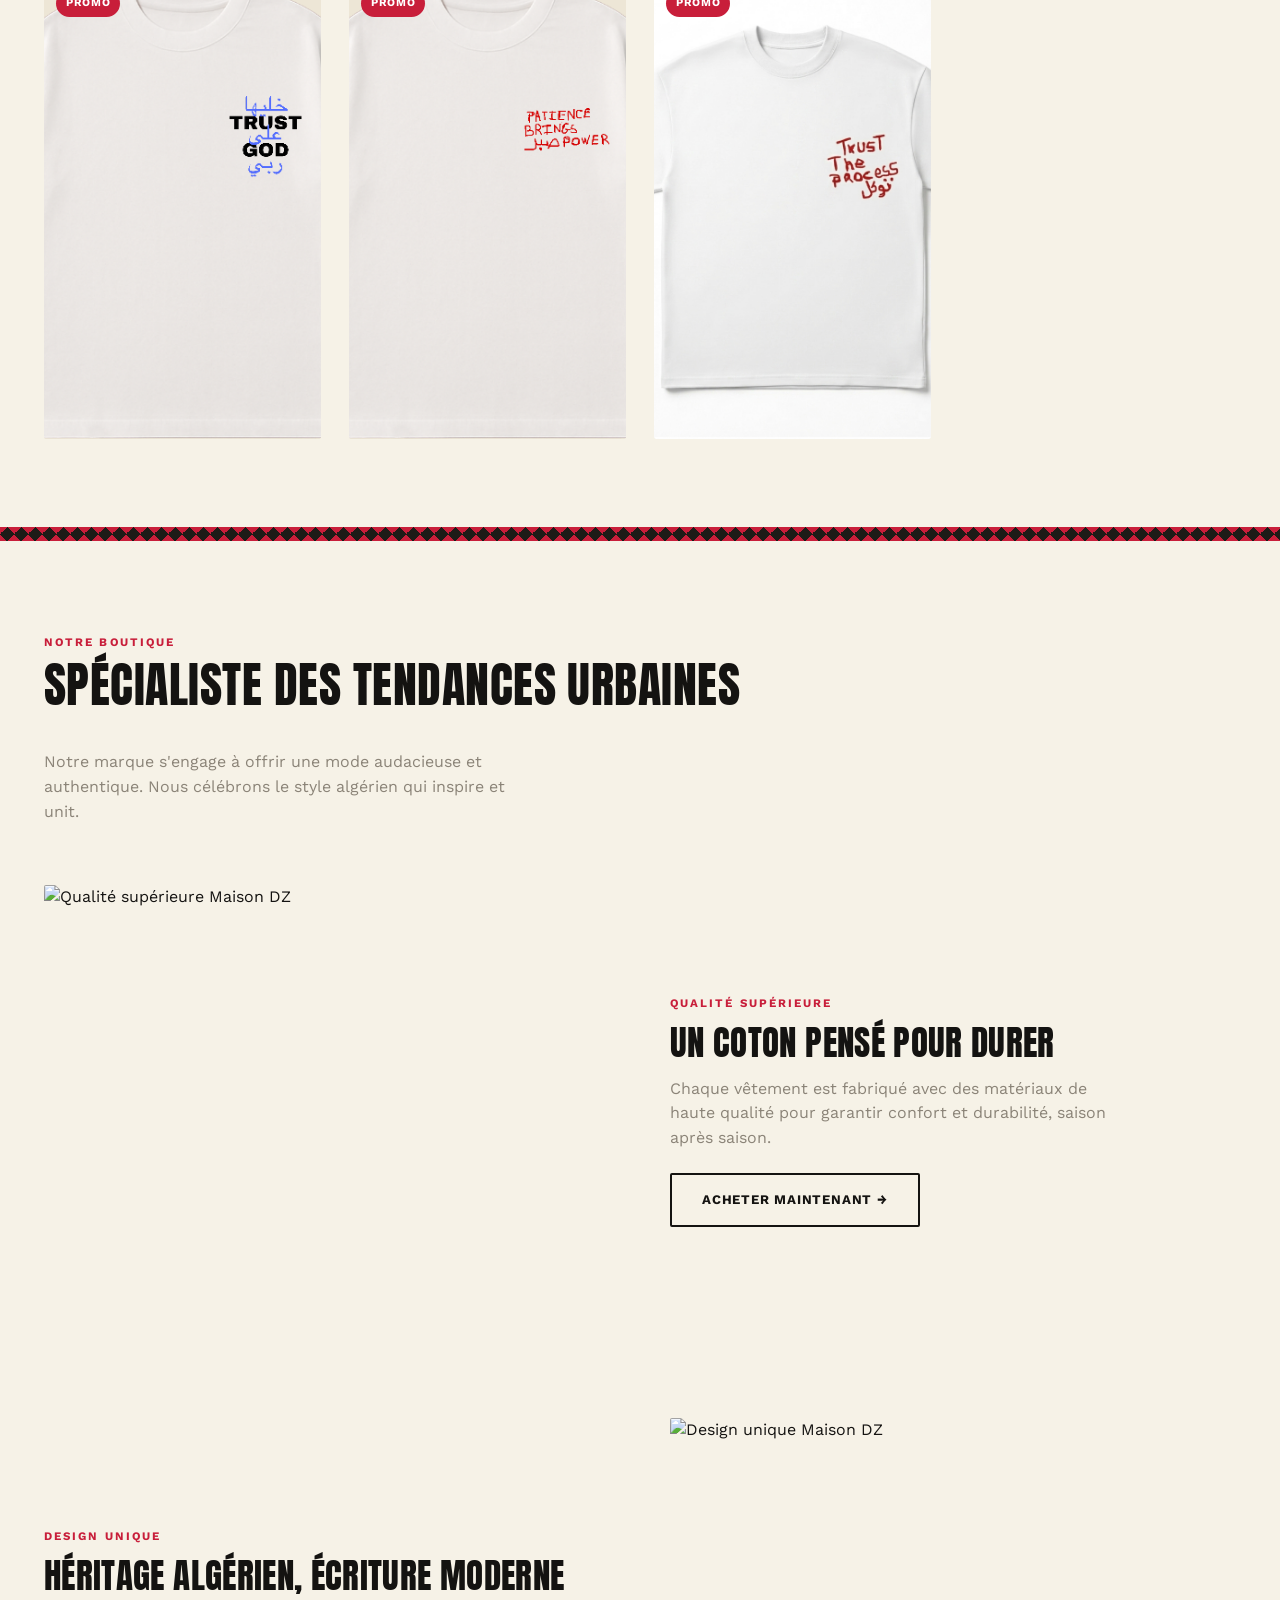
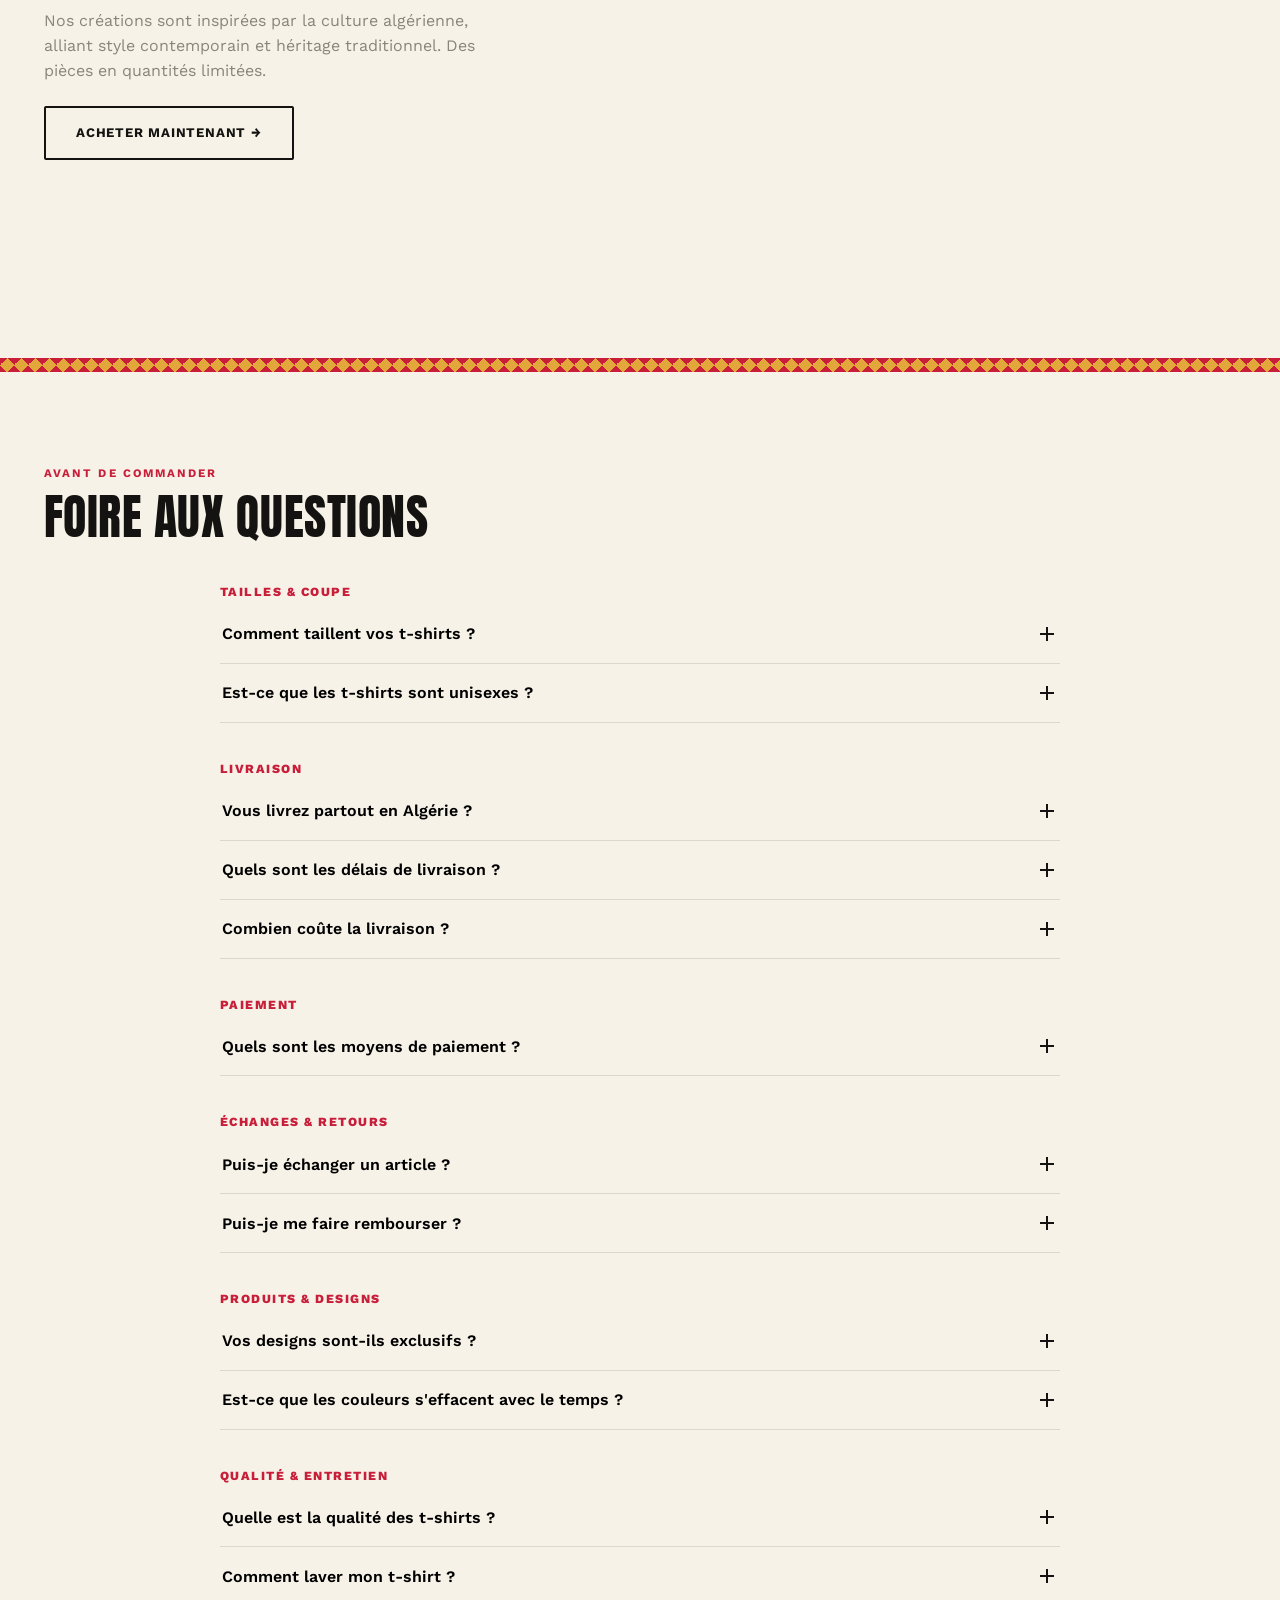
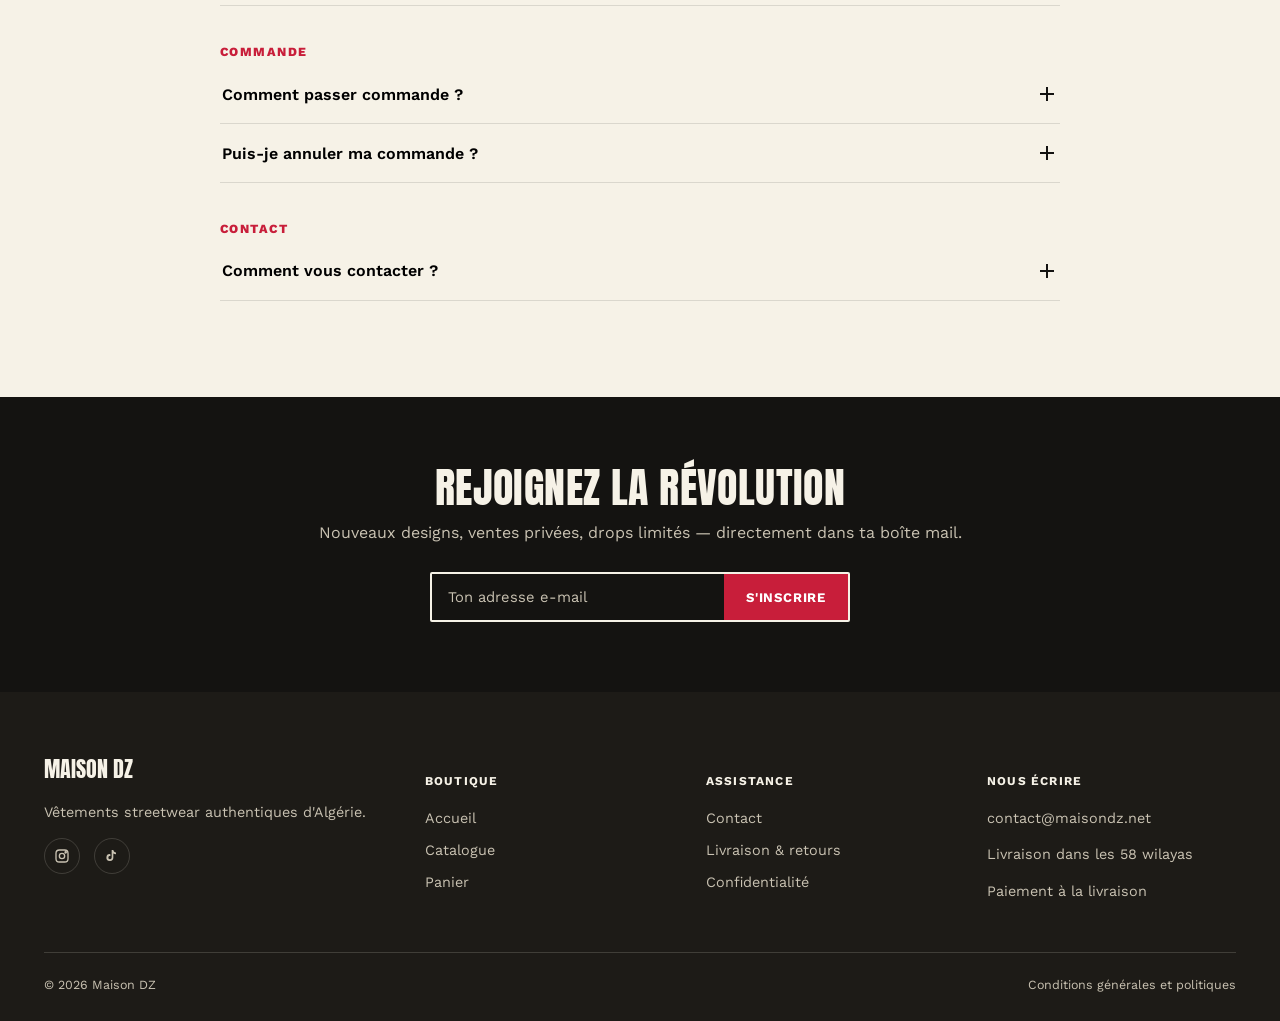
==== commit 3a3c00f5: "Add files via upload" ====
--- a/maisondz-site/index.html
+++ b/maisondz-site/index.html
@@ -6,11 +6,11 @@
 <title>Maison DZ — Vêtements streetwear authentiques d'Algérie</title>
 <meta name="description" content="Maison DZ — streetwear inspiré de l'identité algérienne. Livraison dans toutes les wilayas, paiement à la livraison.">
 <link rel="icon" href="https://maisondz.net/cdn/shop/files/logo.png?v=1776026106">
-<link rel="stylesheet" href="css/style.css?v=202608081441">
+<link rel="stylesheet" href="css/style.css">
 </head>
 <body>
 
-<div class="promo-bar">Tous nos articles à <s>4200 DA</s> passent à <strong>3900 DA</strong> — profitez-en !</div>
+<div class="promo-bar">Tous nos articles à <s>4200 DA</s> passent à <strong>2900 DA</strong> — profitez-en !</div>
 
 <header class="site-header">
   <div class="container">
@@ -39,7 +39,7 @@
 
 <section class="hero">
   <div class="hero-media">
-    <img src="images/hero-douane.jpg" alt="Collection Maison DZ">
+    <img src="https://maisondz.net/cdn/shop/files/douane.jpg?v=1775817859" alt="Collection Maison DZ">
     <div class="hero-overlay">
       <h1>Maison DZ</h1>
       <div class="hero-divider"></div>
@@ -59,6 +59,7 @@
         <span class="eyebrow">La sélection</span>
         <h2>Achetez maintenant</h2>
       </div>
+      <p>Cinq designs, une seule idée : porter l'Algérie sans en faire trop. Coton lourd, impression résistante, coupe unisexe légèrement oversize.</p>
     </div>
     <div class="product-grid" id="homeGrid"></div>
   </div>
@@ -90,7 +91,7 @@
 
     <div class="editorial-row reverse">
       <div class="editorial-media">
-        <img src="images/algerie-pays-du-soleil-mural.jpg" alt="Design unique Maison DZ">
+        <img src="https://maisondz.net/cdn/shop/files/e3dfc419-5387-4e91-9af5-937942087d67.jpg?height=1252&v=1775931882" alt="Design unique Maison DZ">
       </div>
       <div class="editorial-copy">
         <span class="eyebrow">Design unique</span>
@@ -274,9 +275,9 @@
   </div>
 </aside>
 
-<script src="js/products.js?v=202608081441"></script>
-<script src="js/cart.js?v=202608081441"></script>
-<script src="js/main.js?v=202608081441"></script>
+<script src="js/products.js"></script>
+<script src="js/cart.js"></script>
+<script src="js/main.js"></script>
 <script>
   renderProductGrid("homeGrid", PRODUCTS);
 </script>
--- a/maisondz-site/css/style.css
+++ b/maisondz-site/css/style.css
@@ -38,7 +38,7 @@
   line-height:1.55;
   -webkit-font-smoothing:antialiased;
 }
-img{ max-width:100%; display:block; }
+img{ max-width:100%; display:block; image-orientation: from-image; }
 a{ color:inherit; text-decoration:none; }
 ul{ list-style:none; margin:0; padding:0; }
 button{ font-family:inherit; cursor:pointer; }
@@ -134,7 +134,7 @@
   display:flex; align-items:center; justify-content:center;
   color:var(--noir);
 }
-.icon-btn svg{ width:22px; height:22px; pointer-events:none; }
+.icon-btn svg{ width:22px; height:22px; }
 .cart-count{
   position:absolute; top:-2px; right:-2px;
   background:var(--carmin); color:#fff;
@@ -239,10 +239,7 @@
 }
 .product-card{
   position:relative;
-  display:flex;
-  flex-direction:column;
-  background:#fff;
-  border:1px solid var(--ligne);
+  background:var(--creme-2);
   border-radius:var(--radius);
   overflow:hidden;
   transition:transform .22s ease, box-shadow .22s ease;
@@ -252,12 +249,10 @@
   position:relative;
   aspect-ratio:4/5;
   overflow:hidden;
-  background:#fdfcf9;
-  flex:none;
+  background:var(--pierre-clair);
 }
 .product-card__media img{
-  width:100%; height:100%; object-fit:contain; object-position:center;
-  padding:10%;
+  width:100%; height:100%; object-fit:cover;
   transition:opacity .35s ease, transform .5s ease;
 }
 .product-card__media img.hover-img{ position:absolute; inset:0; opacity:0; }
@@ -269,19 +264,17 @@
   font-size:0.68rem; font-weight:700; letter-spacing:0.06em;
   text-transform:uppercase;
   padding:5px 10px; border-radius:20px;
-  z-index:3;
-}
-.product-card__body{ padding:18px 18px 22px; flex:1; display:flex; flex-direction:column; }
+}
+.product-card__body{ padding:18px 18px 22px; }
 .product-card__body h3{
   font-family:var(--font-body); text-transform:none;
   font-weight:700; font-size:1rem; line-height:1.3; letter-spacing:0; margin-bottom:8px;
-  color:var(--noir); display:block;
-}
-.product-card__body h3 a{ color:inherit; display:block; }
+  color:var(--noir);
+}
+.product-card__body h3 a{ color:inherit; }
 .price-row{ display:flex; align-items:baseline; gap:10px; margin-bottom:14px; }
-.price{ font-weight:800; font-size:1.05rem; color:var(--noir); }
+.price{ font-weight:800; font-size:1.05rem; }
 .price--old{ color:var(--pierre); text-decoration:line-through; font-size:0.88rem; font-weight:500; }
-.product-card__body .btn{ margin-top:auto; }
 
 /* ---------- Boutique / editorial rows ---------- */
 .editorial-row{
@@ -411,12 +404,12 @@
 
 /* ---------- Product detail ---------- */
 .pdp{ display:grid; grid-template-columns:1.1fr 0.9fr; gap:64px; padding:56px 0 20px; }
-.pdp-gallery__main{ aspect-ratio:4/5; border-radius:var(--radius); overflow:hidden; background:#fdfcf9; margin-bottom:14px; border:1px solid var(--ligne); }
-.pdp-gallery__main img{ width:100%; height:100%; object-fit:contain; object-position:center; padding:8%; }
+.pdp-gallery__main{ aspect-ratio:4/5; border-radius:var(--radius); overflow:hidden; background:var(--creme-2); margin-bottom:14px; }
+.pdp-gallery__main img{ width:100%; height:100%; object-fit:cover; }
 .pdp-gallery__thumbs{ display:grid; grid-template-columns:repeat(5,1fr); gap:10px; }
-.pdp-gallery__thumbs button{ padding:0; border:2px solid transparent; border-radius:var(--radius); overflow:hidden; background:#fdfcf9; aspect-ratio:4/5; }
+.pdp-gallery__thumbs button{ padding:0; border:2px solid transparent; border-radius:var(--radius); overflow:hidden; background:none; aspect-ratio:4/5; }
 .pdp-gallery__thumbs button.active{ border-color:var(--carmin); }
-.pdp-gallery__thumbs img{ width:100%; height:100%; object-fit:contain; object-position:center; padding:8%; }
+.pdp-gallery__thumbs img{ width:100%; height:100%; object-fit:cover; }
 .pdp-info .eyebrow{ margin-bottom:10px; display:block; }
 .pdp-info h1{ font-family:var(--font-body); text-transform:none; font-weight:800; font-size:1.7rem; letter-spacing:0; margin-bottom:12px; }
 .pdp-price{ display:flex; align-items:baseline; gap:12px; font-size:1.4rem; font-weight:800; margin-bottom:22px; }
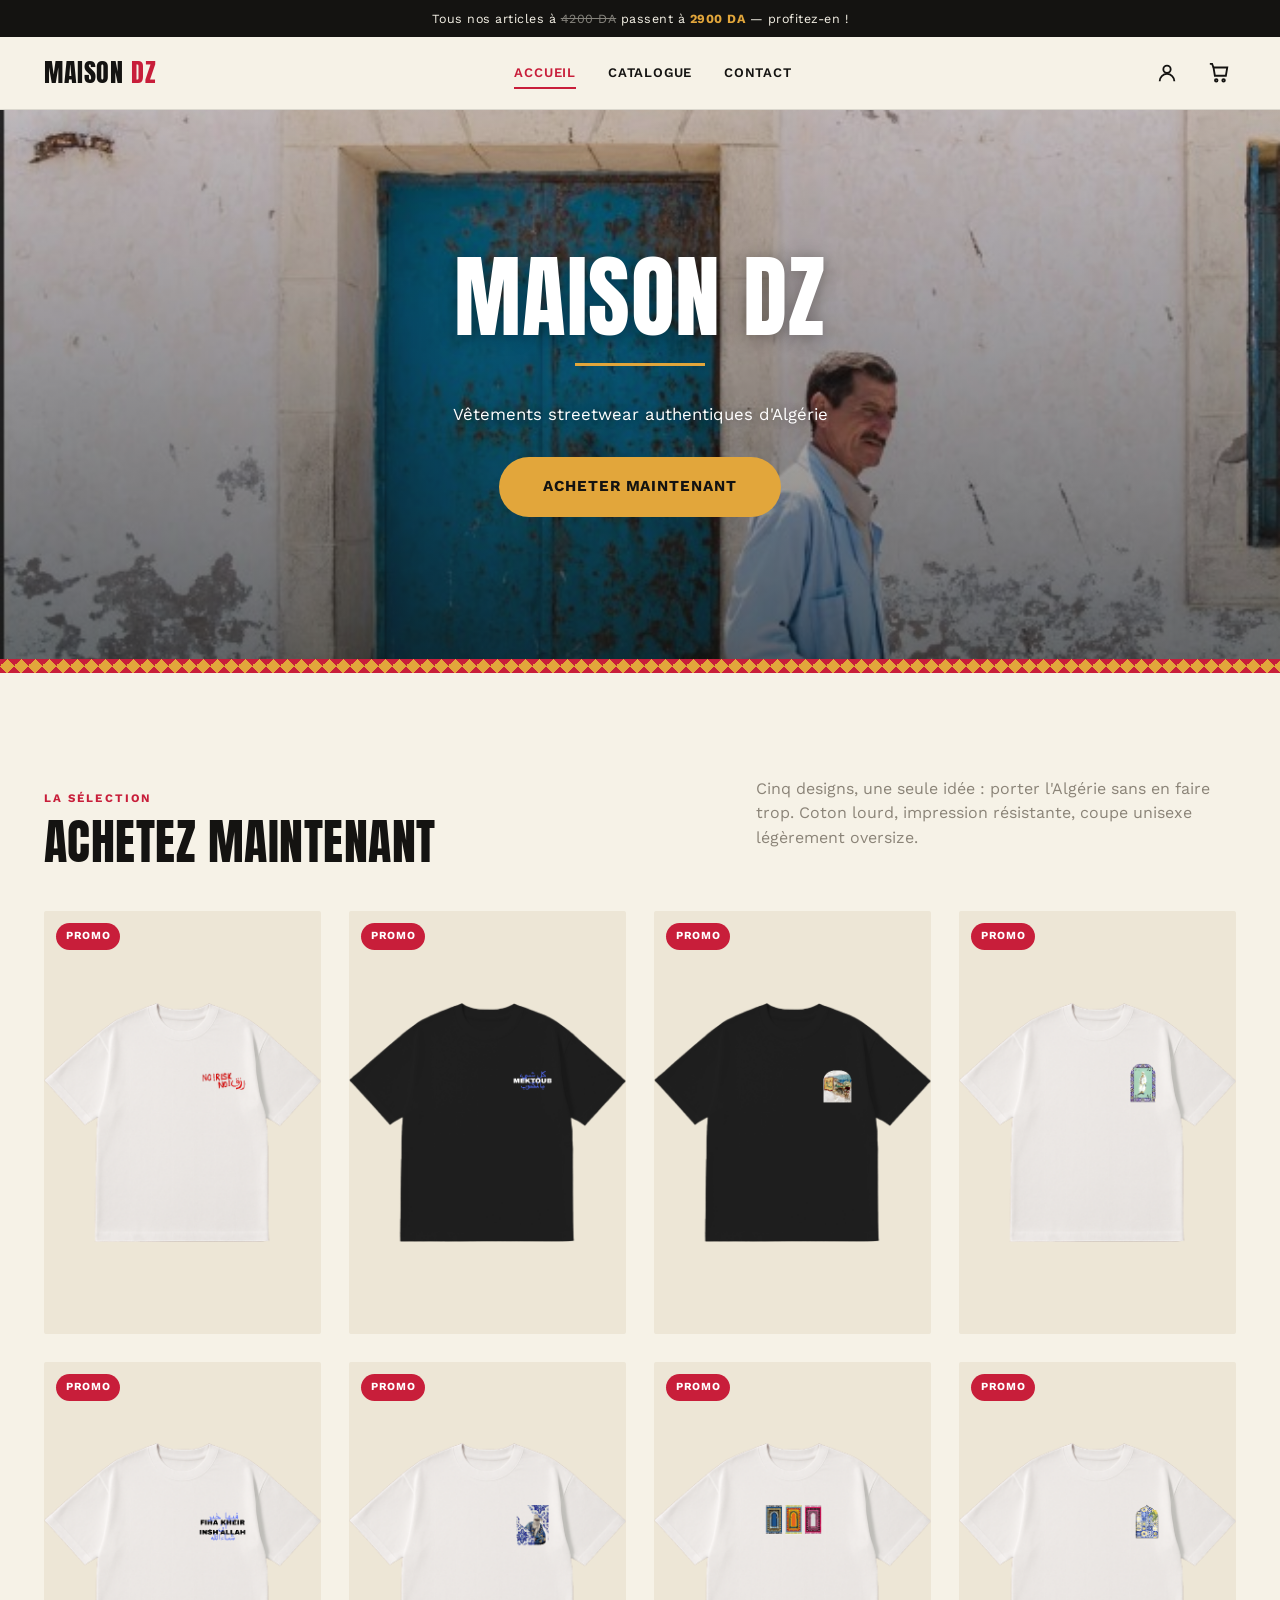
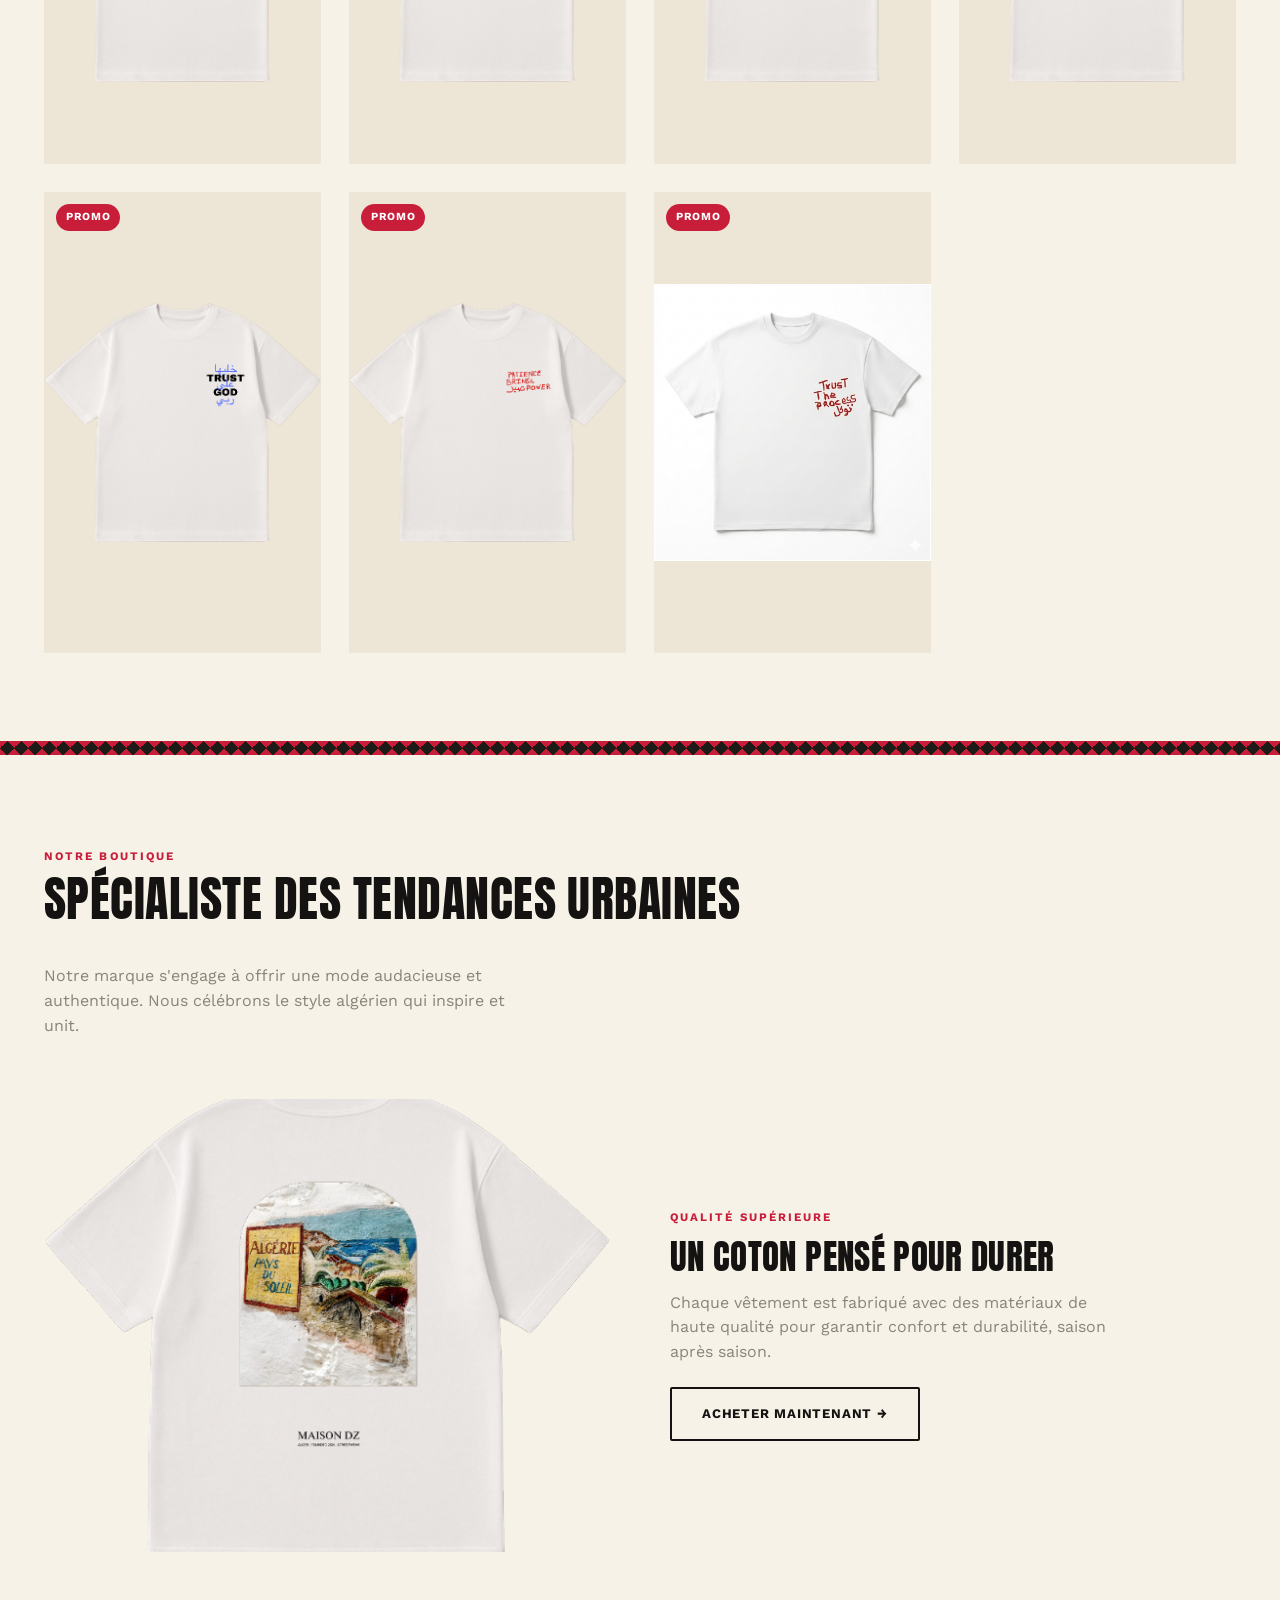
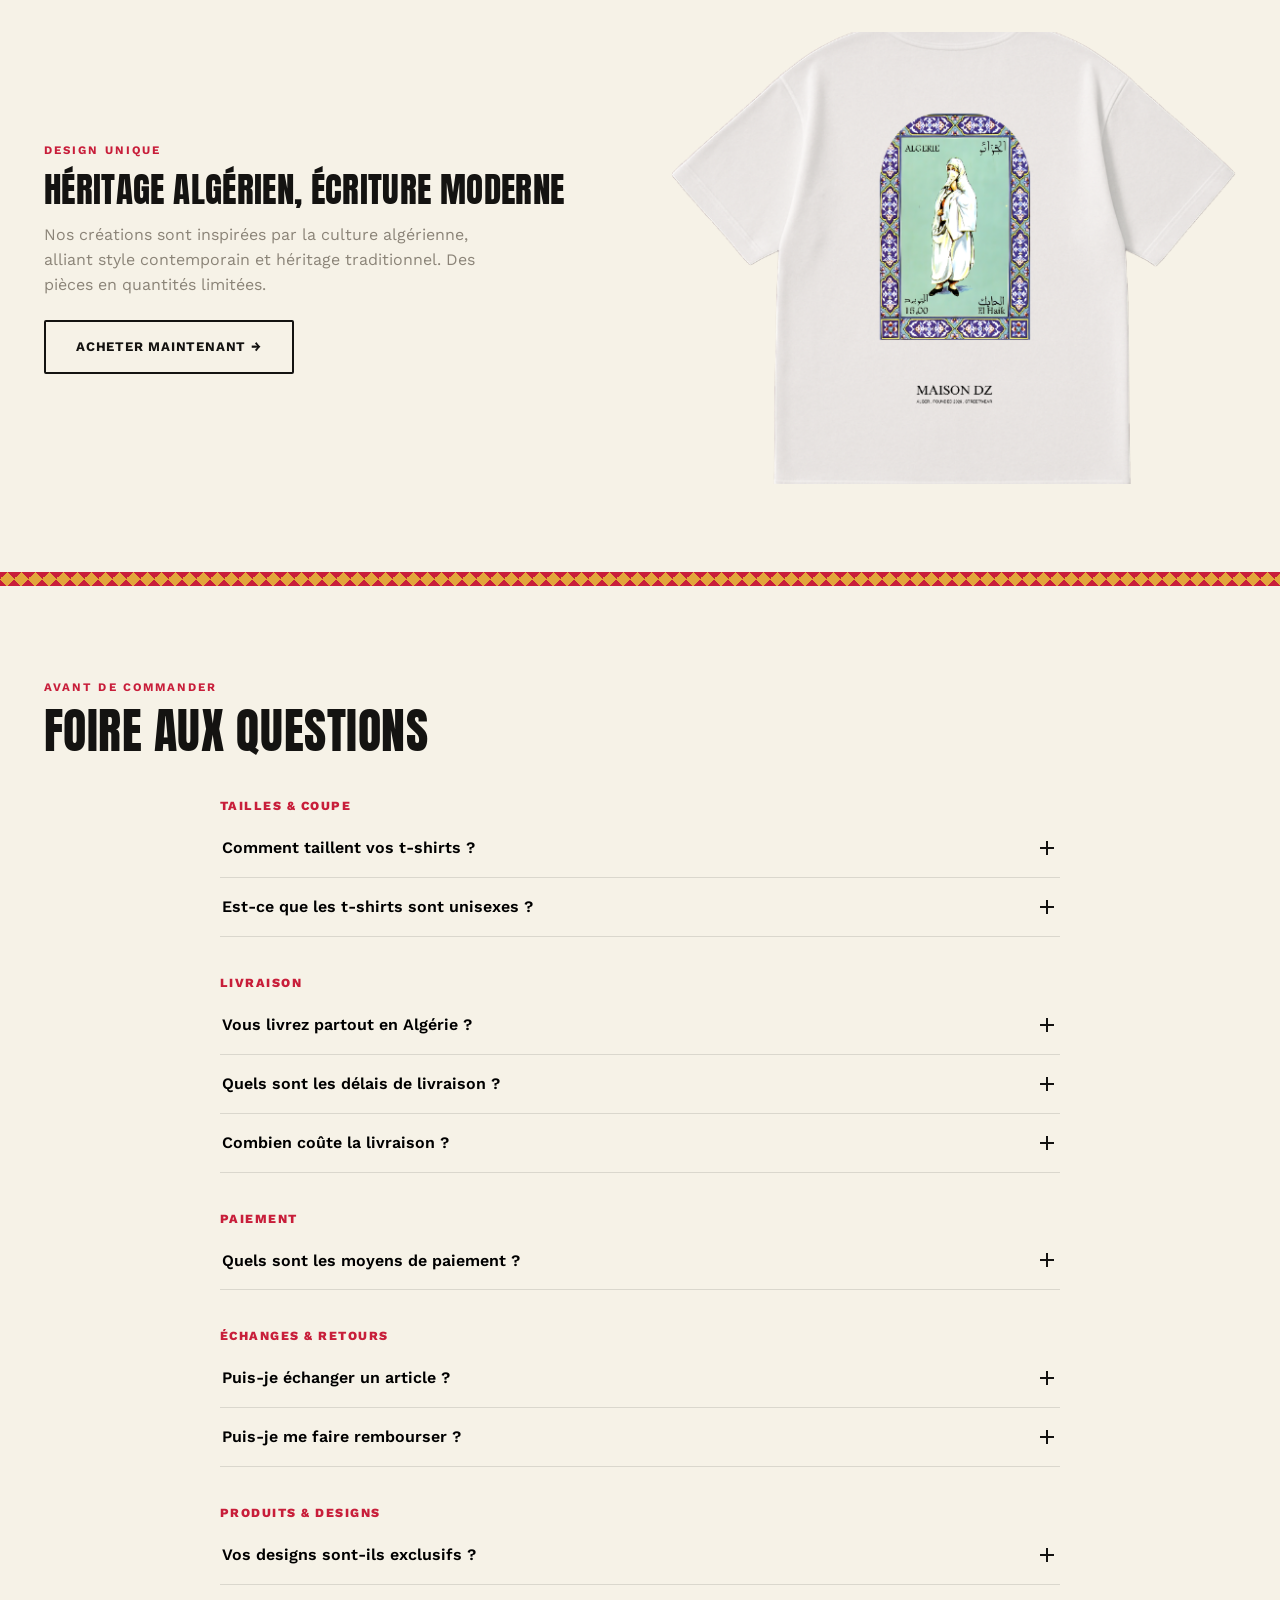
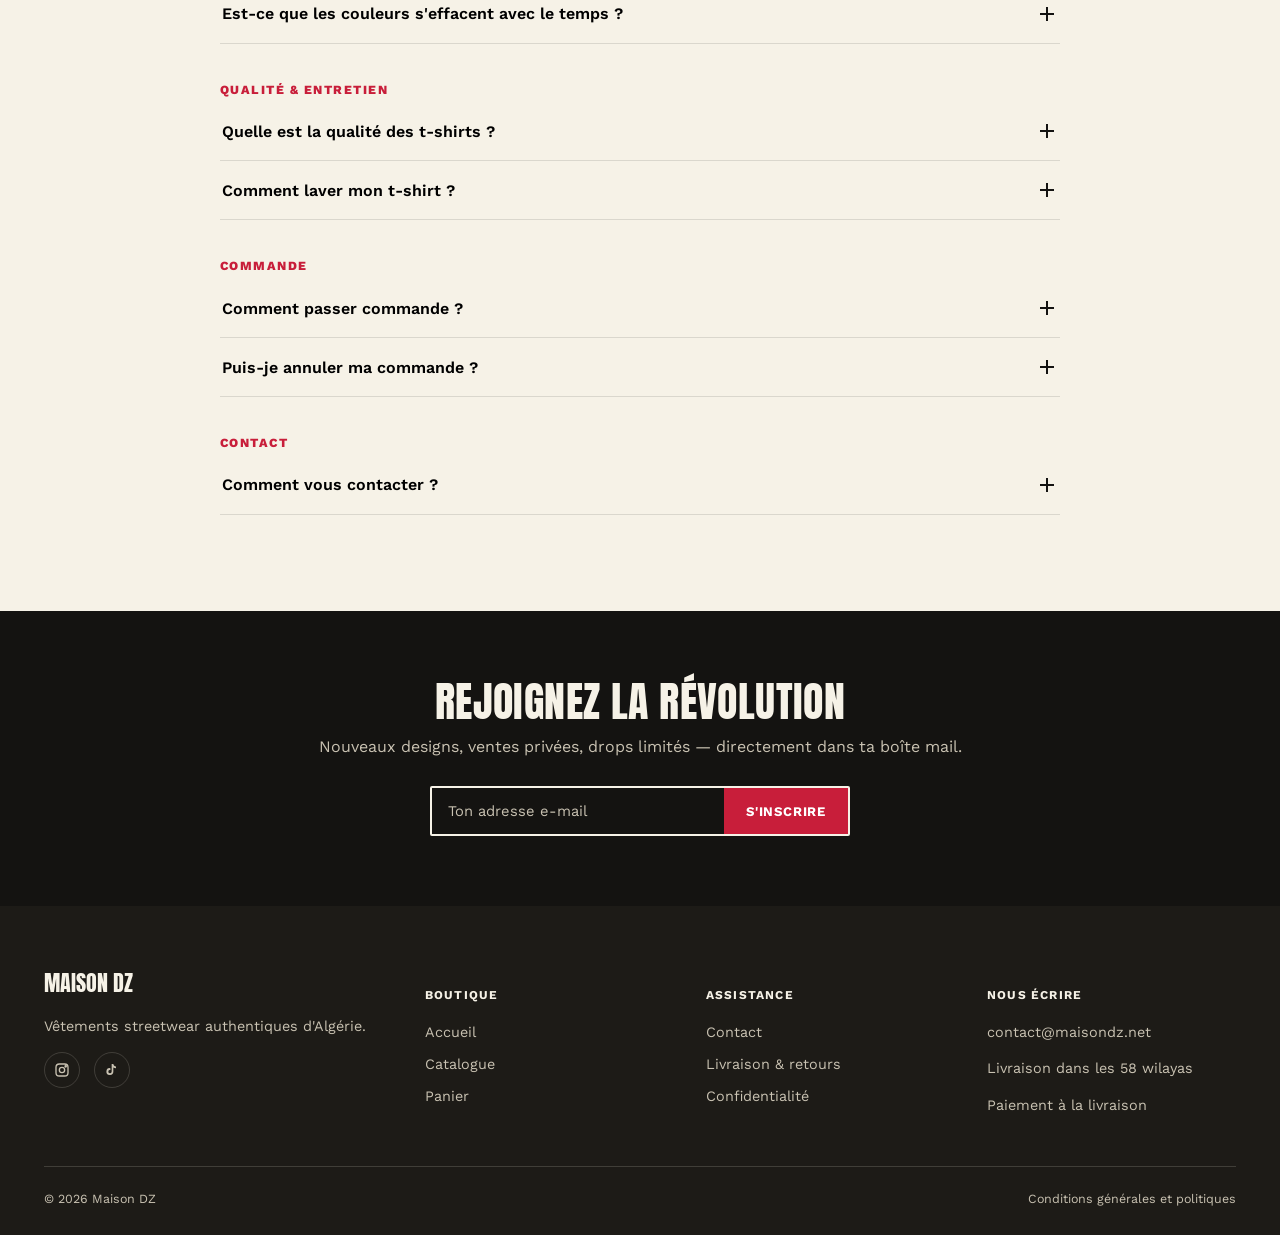
==== commit b64c78f4: "Add files via upload" ====
--- a/maisondz-site/index.html
+++ b/maisondz-site/index.html
@@ -5,7 +5,7 @@
 <meta name="viewport" content="width=device-width, initial-scale=1">
 <title>Maison DZ — Vêtements streetwear authentiques d'Algérie</title>
 <meta name="description" content="Maison DZ — streetwear inspiré de l'identité algérienne. Livraison dans toutes les wilayas, paiement à la livraison.">
-<link rel="icon" href="https://maisondz.net/cdn/shop/files/logo.png?v=1776026106">
+<link rel="icon" href="data:image/svg+xml,<svg xmlns=%22http://www.w3.org/2000/svg%22 viewBox=%220 0 100 100%22><rect width=%22100%22 height=%22100%22 fill=%22%23141311%22/><text x=%2250%22 y=%2268%22 font-size=%2260%22 font-family=%22Arial Black,sans-serif%22 fill=%22%23C81E3A%22 text-anchor=%22middle%22>M</text></svg>">
 <link rel="stylesheet" href="css/style.css">
 </head>
 <body>
@@ -39,7 +39,7 @@
 
 <section class="hero">
   <div class="hero-media">
-    <img src="https://maisondz.net/cdn/shop/files/douane.jpg?v=1775817859" alt="Collection Maison DZ">
+    <img src="images/hero-douane.jpg" alt="Collection Maison DZ">
     <div class="hero-overlay">
       <h1>Maison DZ</h1>
       <div class="hero-divider"></div>
@@ -79,7 +79,7 @@
 
     <div class="editorial-row">
       <div class="editorial-media">
-        <img src="https://maisondz.net/cdn/shop/files/un_seul_hero_le_peuple.jpg?height=480&v=1775936075" alt="Qualité supérieure Maison DZ">
+        <img src="images/soleil-back-blanc.png" alt="Qualité supérieure Maison DZ">
       </div>
       <div class="editorial-copy">
         <span class="eyebrow">Qualité supérieure</span>
@@ -91,7 +91,7 @@
 
     <div class="editorial-row reverse">
       <div class="editorial-media">
-        <img src="https://maisondz.net/cdn/shop/files/e3dfc419-5387-4e91-9af5-937942087d67.jpg?height=1252&v=1775931882" alt="Design unique Maison DZ">
+        <img src="images/hayk-back-blanc.png" alt="Design unique Maison DZ">
       </div>
       <div class="editorial-copy">
         <span class="eyebrow">Design unique</span>
--- a/maisondz-site/css/style.css
+++ b/maisondz-site/css/style.css
@@ -249,15 +249,14 @@
   position:relative;
   aspect-ratio:4/5;
   overflow:hidden;
-  background:var(--pierre-clair);
+  background:#fff;
 }
 .product-card__media img{
-  width:100%; height:100%; object-fit:cover;
+  width:100%; height:100%; object-fit:contain;
   transition:opacity .35s ease, transform .5s ease;
 }
 .product-card__media img.hover-img{ position:absolute; inset:0; opacity:0; }
 .product-card:hover .hover-img{ opacity:1; }
-.product-card:hover .product-card__media img:not(.hover-img){ transform:scale(1.04); }
 .product-card__tag{
   position:absolute; top:12px; left:12px;
   background:var(--carmin); color:#fff;
@@ -404,12 +403,12 @@
 
 /* ---------- Product detail ---------- */
 .pdp{ display:grid; grid-template-columns:1.1fr 0.9fr; gap:64px; padding:56px 0 20px; }
-.pdp-gallery__main{ aspect-ratio:4/5; border-radius:var(--radius); overflow:hidden; background:var(--creme-2); margin-bottom:14px; }
-.pdp-gallery__main img{ width:100%; height:100%; object-fit:cover; }
+.pdp-gallery__main{ aspect-ratio:4/5; border-radius:var(--radius); overflow:hidden; background:#fff; margin-bottom:14px; }
+.pdp-gallery__main img{ width:100%; height:100%; object-fit:contain; }
 .pdp-gallery__thumbs{ display:grid; grid-template-columns:repeat(5,1fr); gap:10px; }
-.pdp-gallery__thumbs button{ padding:0; border:2px solid transparent; border-radius:var(--radius); overflow:hidden; background:none; aspect-ratio:4/5; }
+.pdp-gallery__thumbs button{ padding:0; border:2px solid transparent; border-radius:var(--radius); overflow:hidden; background:#fff; aspect-ratio:4/5; }
 .pdp-gallery__thumbs button.active{ border-color:var(--carmin); }
-.pdp-gallery__thumbs img{ width:100%; height:100%; object-fit:cover; }
+.pdp-gallery__thumbs img{ width:100%; height:100%; object-fit:contain; }
 .pdp-info .eyebrow{ margin-bottom:10px; display:block; }
 .pdp-info h1{ font-family:var(--font-body); text-transform:none; font-weight:800; font-size:1.7rem; letter-spacing:0; margin-bottom:12px; }
 .pdp-price{ display:flex; align-items:baseline; gap:12px; font-size:1.4rem; font-weight:800; margin-bottom:22px; }
